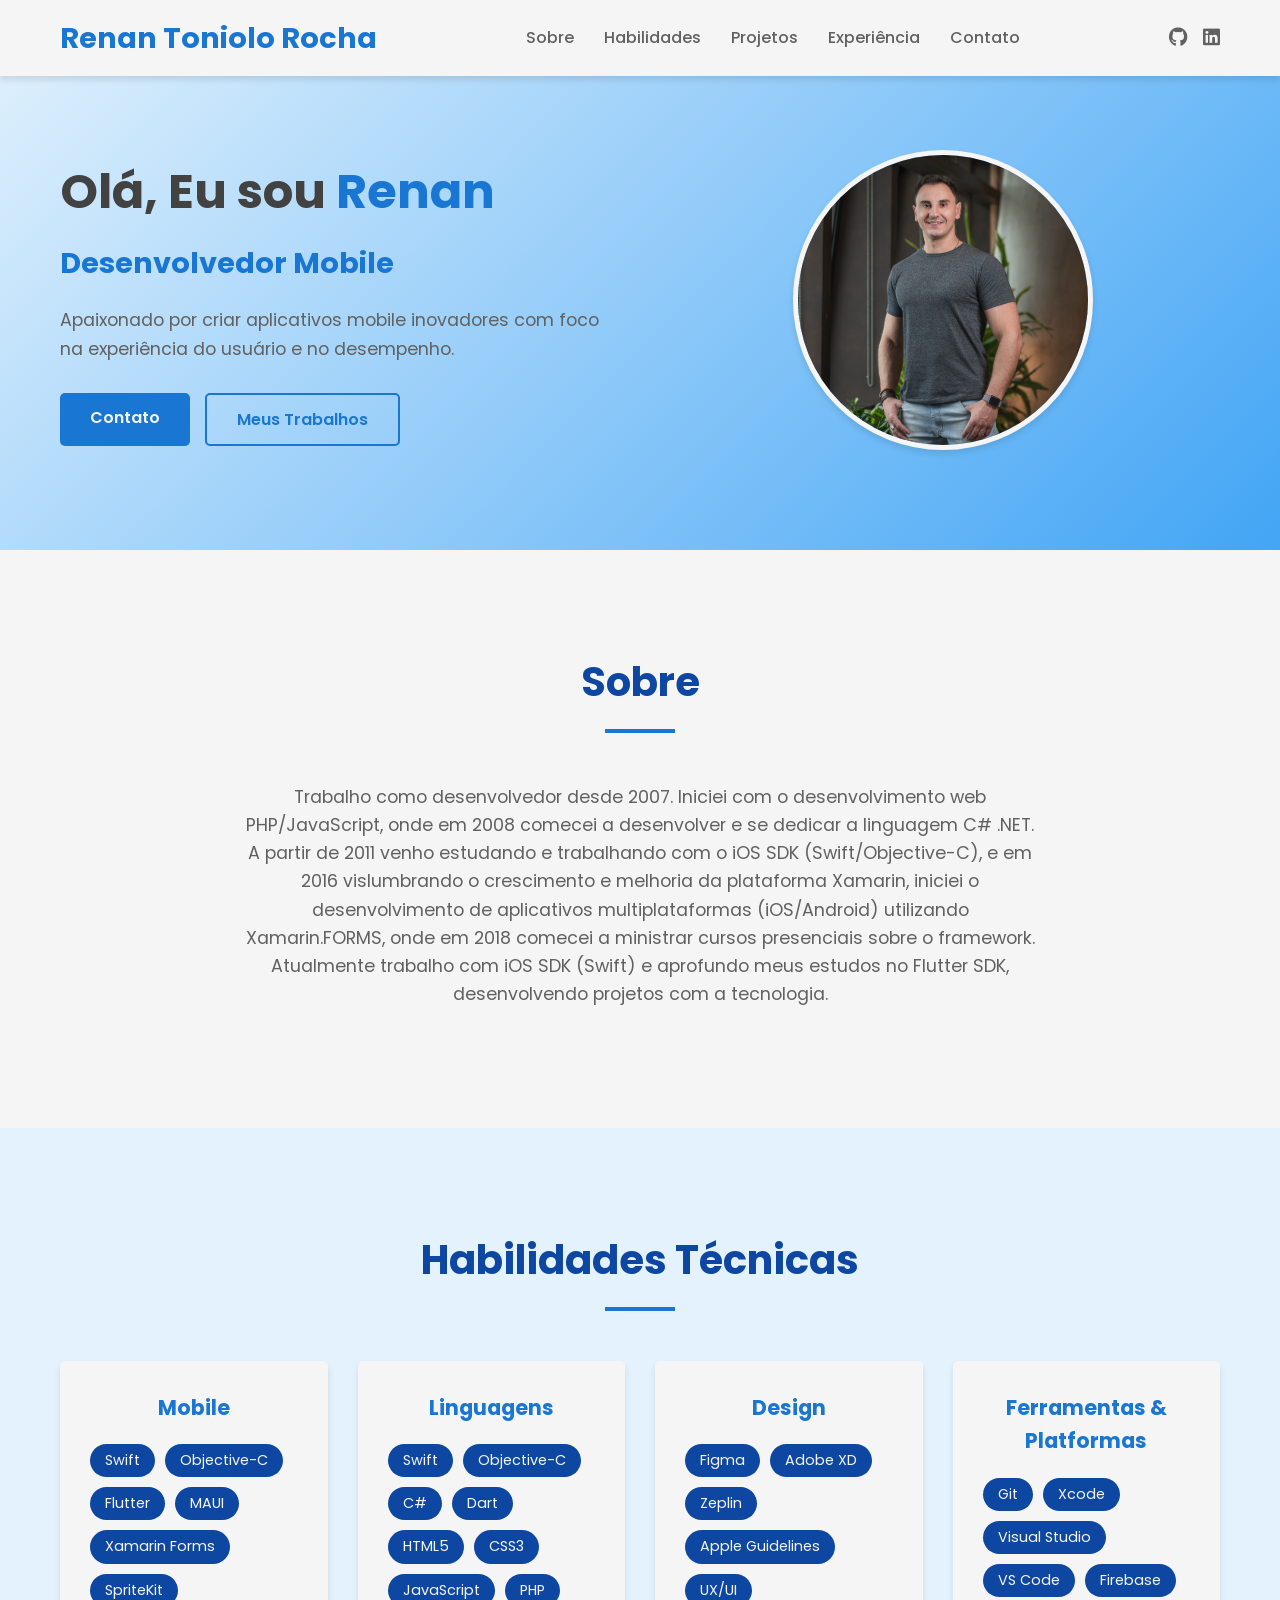
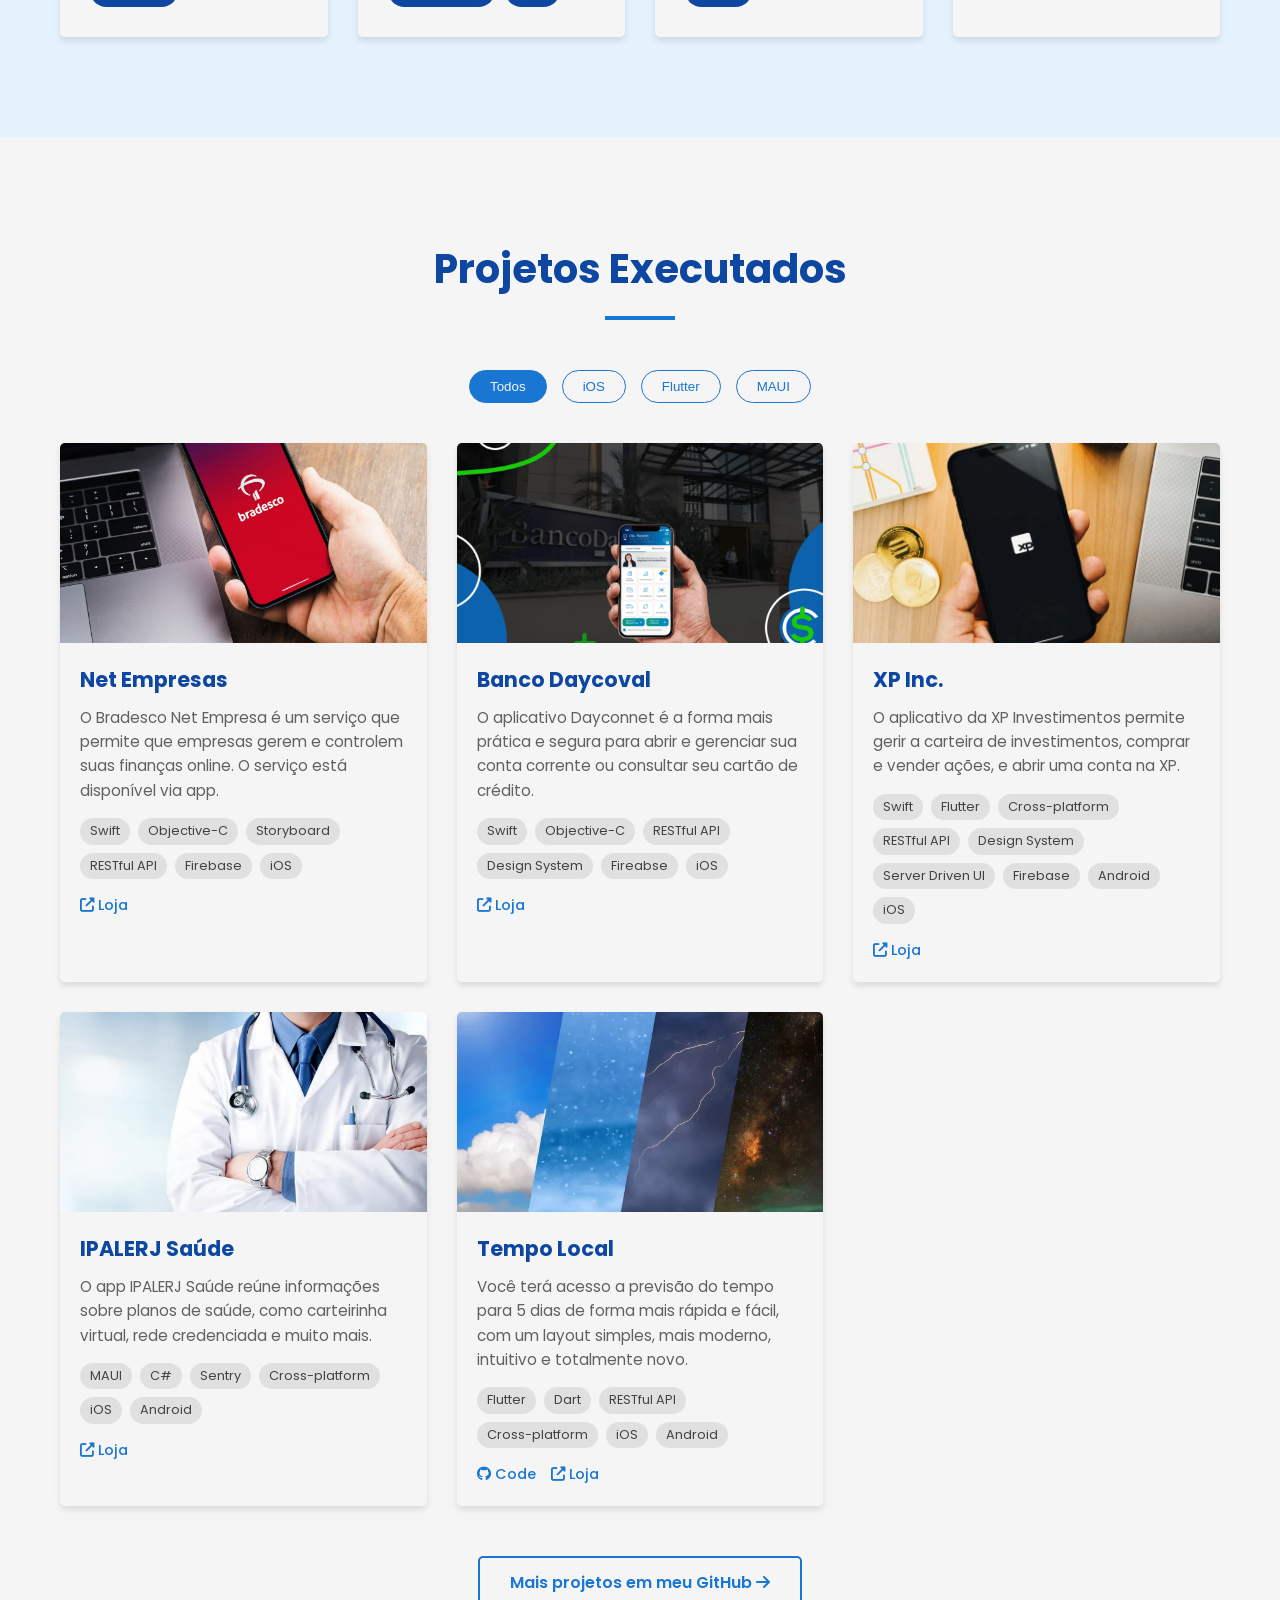
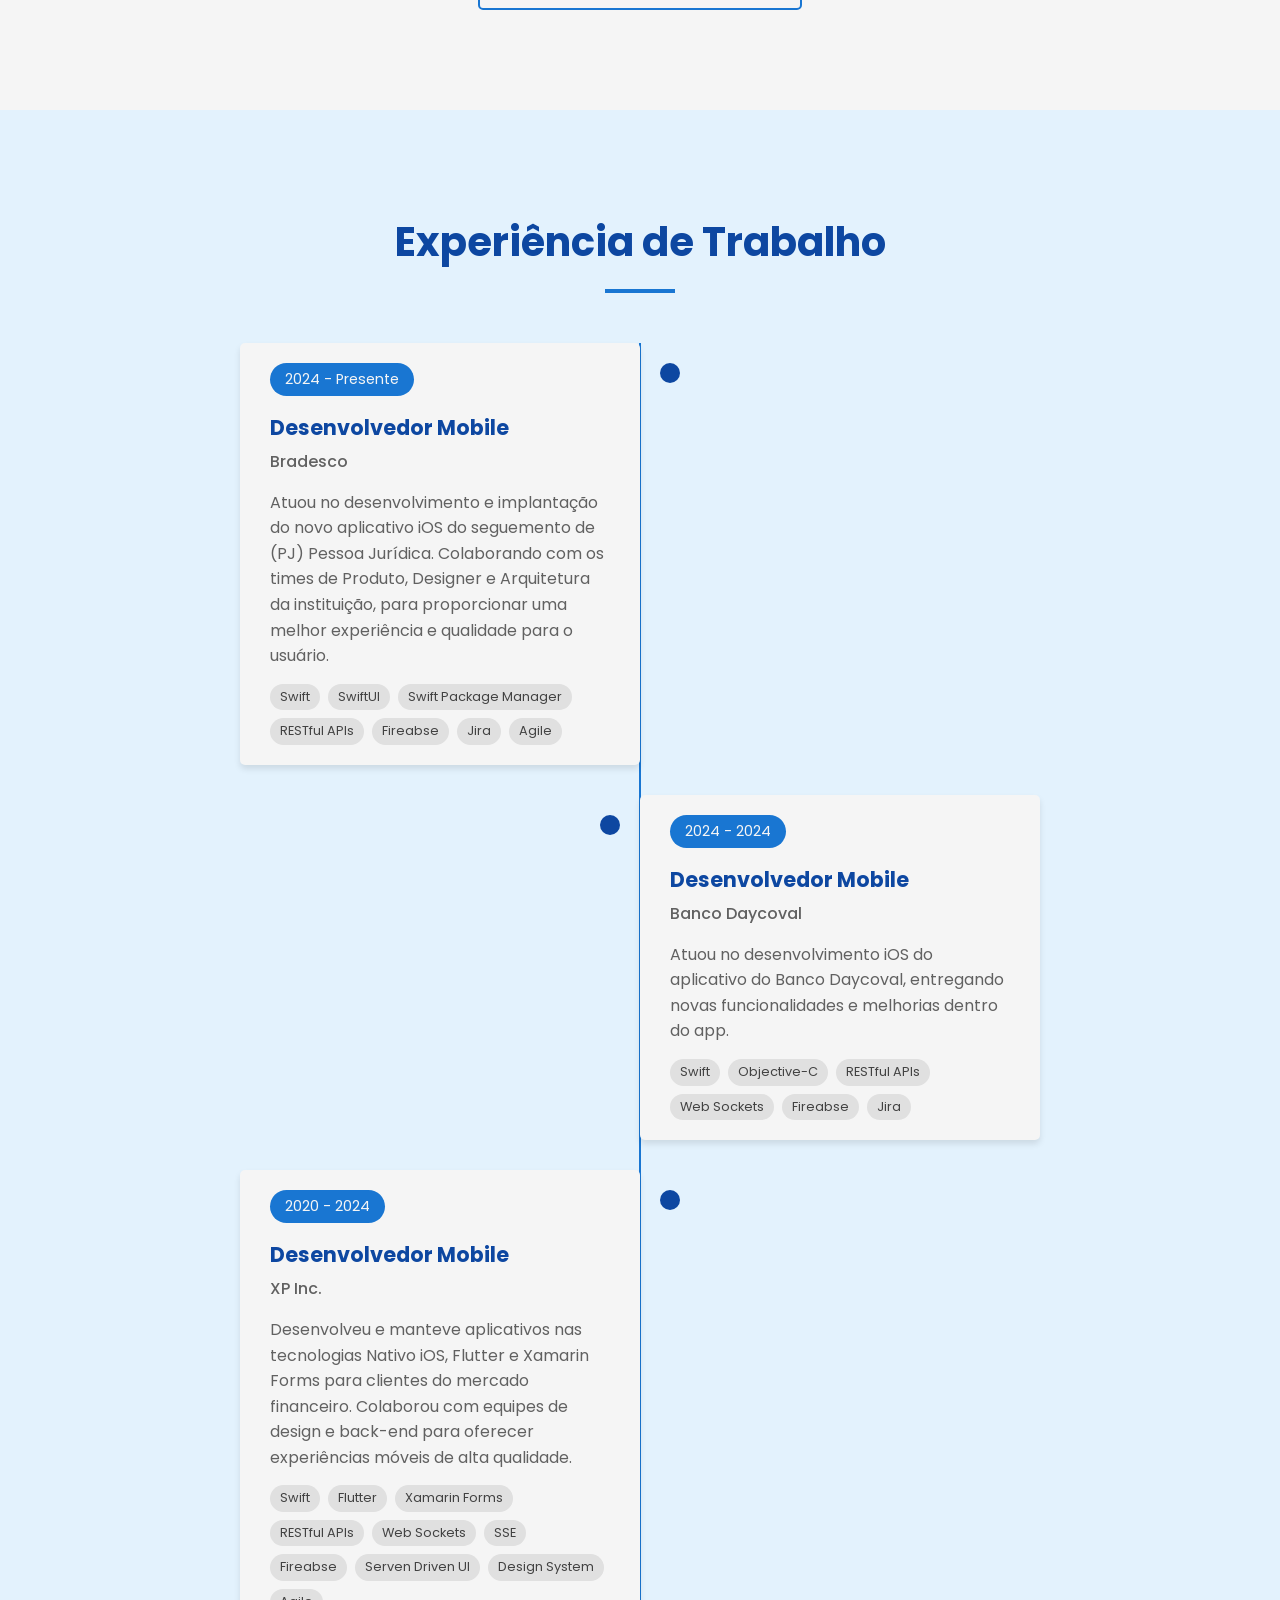
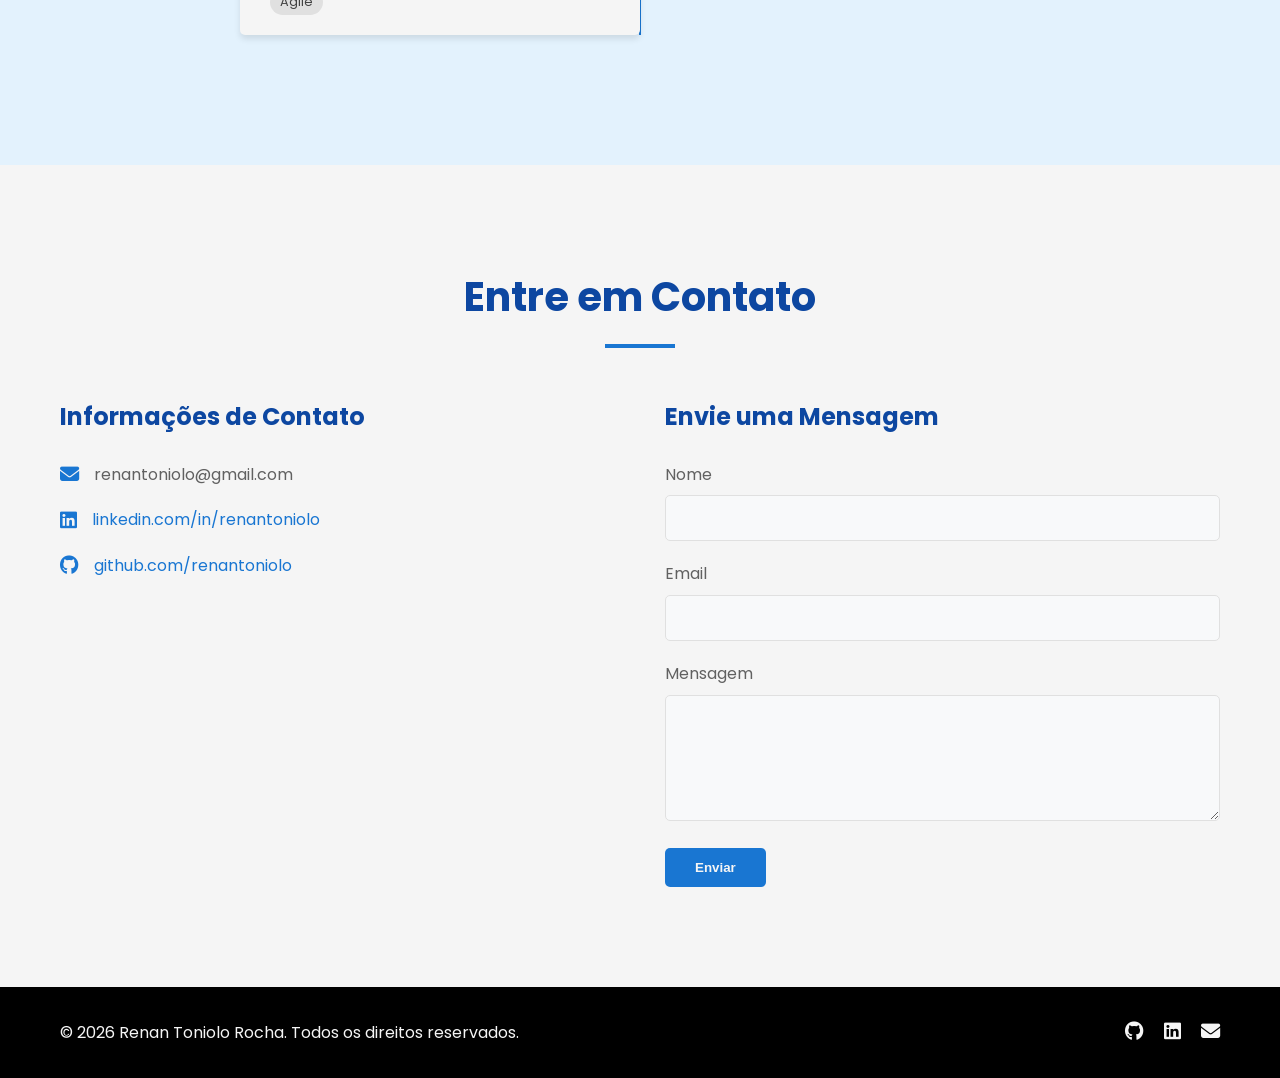
==== index.html @ f1240e16 "adjust portfólio" ====
<!DOCTYPE html>
<html lang="en">
<head>
    <meta charset="UTF-8">
    <meta name="viewport" content="width=device-width, initial-scale=1.0">
    <meta property="description" content="Desenvolvedor Mobile, formado e pós graduado pela Universidade Federal do Parana - UFPR e apaixonado por Musculação e Fisioculturismo." >
    <meta property="keywords" content="Swift, Flutter, Xamarin, .NET MAUI, SDK Flutter, Microsoft MAUI, SDK iOS, UIkit, Mobile C# .Net, Dart, Desenvolvedor Mobile Flutter, Desenvolvedor Mobile C#, Desenvolvedor Swift, Desenvolvedor iOS, Mobile iOS Android, Desenvolvedor Mobile, MAUI Mobile, Flutter Mobile, Mobile Swift" >
    <meta name="author" content="Renan Toniolo Rocha">
    <title>Renan Toniolo Rocha | Mobile Developer</title>
    <link rel="stylesheet" href="styles.css">
    <link rel="stylesheet" href="https://cdnjs.cloudflare.com/ajax/libs/font-awesome/6.4.0/css/all.min.css">
    <link href="https://fonts.googleapis.com/css2?family=Poppins:wght@300;400;500;600;700&display=swap" rel="stylesheet">
</head>
<body>
    <!-- Header -->
    <header>
        <div class="container">
            <div class="logo">
                <h1>Renan Toniolo Rocha</h1>
            </div>
            <nav>
                <ul class="nav-links">
                    <li><a href="#about">Sobre</a></li>
                    <li><a href="#skills">Habilidades</a></li>
                    <li><a href="#projects">Projetos</a></li>
                    <li><a href="#experience">Experiência</a></li>
                    <li><a href="#contact">Contato</a></li>
                </ul>
            </nav>
            <div class="social-icons">
                <a href="https://github.com/renantoniolo" target="_blank"><i class="fab fa-github"></i></a>
                <a href="https://linkedin.com/in/renantoniolo" target="_blank"><i class="fab fa-linkedin"></i></a>
            </div>
            <div class="hamburger">
                <span></span>
                <span></span>
                <span></span>
            </div>
        </div>
    </header>

    <!-- Hero Section -->
    <section id="hero" class="hero">
        <div class="container">
            <div class="hero-content">
                <div class="hero-text">
                    <h1>Olá, Eu sou <span class="highlight">Renan</span></h1>
                    <h2>Desenvolvedor Mobile</h2>
                    <p>Apaixonado por criar aplicativos mobile inovadores com foco na experiência do usuário e no desempenho.</p>
                    <div class="hero-buttons">
                        <a href="#contact" class="btn btn-primary">Contato</a>
                        <a href="#projects" class="btn btn-secondary">Meus Trabalhos</a>
                    </div>
                </div>
                <div class="hero-image">
                    <div class="profile-image">
                        <img src="image/renan2024.png" alt="Renan Toniolo Rocha">
                    </div>
                </div>
            </div>
        </div>
    </section>

    <!-- About Section -->
    <section id="about" class="about">
        <div class="container">
            <div class="section-header">
                <h2>Sobre</h2>
                <div class="section-divider"></div>
            </div>
            <div class="about-content">
                <p>Trabalho como desenvolvedor desde 2007. Iniciei com o desenvolvimento web PHP/JavaScript, onde em 2008 comecei a desenvolver e se dedicar a linguagem C# .NET. A partir de 2011 venho estudando e trabalhando com o iOS SDK (Swift/Objective-C), e em 2016 vislumbrando o crescimento e melhoria da plataforma Xamarin, iniciei o desenvolvimento de aplicativos multiplataformas (iOS/Android) utilizando Xamarin.FORMS, onde em 2018 comecei a ministrar cursos presenciais sobre o framework. 
                    Atualmente trabalho com iOS SDK (Swift) e aprofundo meus estudos no Flutter SDK, desenvolvendo projetos com a tecnologia.</p>
            </div>
        </div>
    </section>

    <!-- Skills Section -->
    <section id="skills" class="skills">
        <div class="container">
            <div class="section-header">
                <h2>Habilidades Técnicas</h2>
                <div class="section-divider"></div>
            </div>
            <div class="skills-content">
                <div class="skill-category">
                    <h3>Mobile</h3>
                    <div class="skill-items">
                        <span class="skill-item">Swift</span>
                        <span class="skill-item">Objective-C</span>
                        <span class="skill-item">Flutter</span>
                        <span class="skill-item">MAUI</span>
                        <span class="skill-item">Xamarin Forms</span>
                        <span class="skill-item">SpriteKit</span>
                    </div>
                </div>
                <div class="skill-category">
                    <h3>Linguagens</h3>
                    <div class="skill-items">
                        <span class="skill-item">Swift</span>
                        <span class="skill-item">Objective-C</span>
                        <span class="skill-item">C#</span>
                        <span class="skill-item">Dart</span>
                        <span class="skill-item">HTML5</span>
                        <span class="skill-item">CSS3</span>
                        <span class="skill-item">JavaScript</span>
                        <span class="skill-item">PHP</span>
                    </div>
                </div>
                <div class="skill-category">
                    <h3>Design</h3>
                    <div class="skill-items">
                        <span class="skill-item">Figma</span>
                        <span class="skill-item">Adobe XD</span>
                        <span class="skill-item">Zeplin</span>
                        <span class="skill-item">Apple Guidelines</span>
                        <span class="skill-item">UX/UI</span>
                    </div>
                </div>
                <div class="skill-category">
                    <h3>Ferramentas & Platformas</h3>
                    <div class="skill-items">
                        <span class="skill-item">Git</span>
                        <span class="skill-item">Xcode</span>
                        <span class="skill-item">Visual Studio</span>
                        <span class="skill-item">VS Code</span>
                        <span class="skill-item">Firebase</span>
                    </div>
                </div>
            </div>
        </div>
    </section>

    <!-- Projects Section -->
    <section id="projects" class="projects">
        <div class="container">
            <div class="section-header">
                <h2>Projetos Executados</h2>
                <div class="section-divider"></div>
            </div>
            <div class="projects-filter">
                <button class="filter-btn active" data-filter="all">Todos</button>
                <button class="filter-btn" data-filter="ios">iOS</button>
                <button class="filter-btn" data-filter="flutter">Flutter</button>
                <button class="filter-btn" data-filter="maui">MAUI</button>
            </div>
            <div class="projects-grid">
                <div class="project-card" data-category="ios">
                    <div class="project-image">
                        <img src="image/bradesco.jpg" alt="Bradesco">
                    </div>
                    <div class="project-info">
                        <h3>Net Empresas</h3>
                        <p>O Bradesco Net Empresa é um serviço que permite que empresas gerem e controlem suas finanças online. O serviço está disponível via app.</p>
                        <div class="project-tags">
                            <span>Swift</span>
                            <span>Objective-C</span>
                            <span>Storyboard</span>
                            <span>RESTful API</span>
                            <span>Firebase</span>
                            <span>iOS</span>
                        </div>
                        <div class="project-links">
                            <a href="https://apps.apple.com/br/app/bradesco-net-empresa/id462977200" class="project-link"><i class="fas fa-external-link-alt"></i> Loja</a>
                        </div>
                    </div>
                </div>
                <div class="project-card" data-category="ios">
                    <div class="project-image">
                        <img src="image/daycoval.png" alt="Banco Daycoval">
                    </div>
                    <div class="project-info">
                        <h3>Banco Daycoval</h3>
                        <p>O aplicativo Dayconnet é a forma mais prática e segura para abrir e gerenciar sua conta corrente ou consultar seu cartão de crédito.</p>
                        <div class="project-tags">
                            <span>Swift</span>
                            <span>Objective-C</span>
                            <span>RESTful API</span>
                            <span>Design System</span>
                            <span>Fireabse</span>
                            <span>iOS</span>
                        </div>
                        <div class="project-links">
                            <a href="https://apps.apple.com/br/app/daycoval/id1231632610" class="project-link"><i class="fas fa-external-link-alt"></i> Loja</a>
                        </div>
                    </div>
                </div>
                <div class="project-card" data-category="flutter">
                    <div class="project-image">
                        <img src="image/xp_inc.png" alt="XP Inc">
                    </div>
                    <div class="project-info">
                        <h3>XP Inc.</h3>
                        <p>O aplicativo da XP Investimentos permite gerir a carteira de investimentos, comprar e vender ações, e abrir uma conta na XP.</p>
                        <div class="project-tags">
                            <span>Swift</span>
                            <span>Flutter</span>
                            <span>Cross-platform</span>
                            <span>RESTful API</span>
                            <span>Design System</span>
                            <span>Server Driven UI</span>
                            <span>Firebase</span>
                            <span>Android</span>
                            <span>iOS</span>
                        </div>
                        <div class="project-links">
                            <a href="https://play.google.com/store/apps/details?id=br.com.xp.carteira" class="project-link"><i class="fas fa-external-link-alt"></i> Loja</a>
                        </div>
                    </div>
                </div>
                <div class="project-card" data-category="maui">
                    <div class="project-image">
                        <img src="image/ipalerj.png" alt="IPALERJ Saúde">
                    </div>
                    <div class="project-info">
                        <h3>IPALERJ Saúde</h3>
                        <p>O app IPALERJ Saúde reúne informações sobre planos de saúde, como carteirinha virtual, rede credenciada e muito mais.</p>
                        <div class="project-tags">
                            <span>MAUI</span>
                            <span>C#</span>
                            <span>Sentry</span>
                            <span>Cross-platform</span>
                            <span>iOS</span>
                            <span>Android</span>
                        </div>
                        <div class="project-links">
                            <a href="https://play.google.com/store/apps/details?id=br.com.winsizing.ipalerj_saude_app" class="project-link"><i class="fas fa-external-link-alt"></i> Loja</a>
                        </div>
                    </div>
                </div>
                <div class="project-card" data-category="flutter">
                    <div class="project-image">
                        <img src="image/tempo_local.png" alt="Tempo Local">
                    </div>
                    <div class="project-info">
                        <h3>Tempo Local</h3>
                        <p>Você terá acesso a previsão do tempo para 5 dias de forma mais rápida e fácil, com um layout simples, mais moderno, intuitivo e totalmente novo.</p>
                        <div class="project-tags">
                            <span>Flutter</span>
                            <span>Dart</span>
                            <span>RESTful API</span>
                            <span>Cross-platform</span>
                            <span>iOS</span>
                            <span>Android</span>
                        </div>
                        <div class="project-links">
                            <a href="https://github.com/renantoniolo/clima_tempo_app" class="project-link"><i class="fab fa-github"></i> Code</a>
                            <a href="#" class="project-link"><i class="fas fa-external-link-alt"></i> Loja</a>
                        </div>
                    </div>
                </div>
            </div>
            <div class="projects-more">
                <a href="https://github.com/renantoniolo" class="btn btn-secondary">Mais projetos em meu GitHub <i class="fas fa-arrow-right"></i></a>
            </div>
        </div>
    </section>

    <!-- Experience Section -->
    <section id="experience" class="experience">
        <div class="container">
            <div class="section-header">
                <h2>Experiência de Trabalho</h2>
                <div class="section-divider"></div>
            </div>
            <div class="timeline">
                <div class="timeline-item">
                    <div class="timeline-dot"></div>
                    <div class="timeline-date">2024 - Presente</div>
                    <div class="timeline-content">
                        <h3>Desenvolvedor Mobile</h3>
                        <h4>Bradesco</h4>
                        <p>Atuou no desenvolvimento e implantação do novo aplicativo iOS do seguemento de (PJ) Pessoa Jurídica. Colaborando com os times de Produto, Designer e Arquitetura da instituição, para proporcionar uma melhor experiência e qualidade para o usuário.</p>
                        <div class="timeline-tags">
                            <span>Swift</span>
                            <span>SwiftUI</span>
                            <span>Swift Package Manager</span>
                            <span>RESTful APIs</span>
                            <span>Fireabse</span>
                            <span>Jira</span>
                            <span>Agile</span>
                        </div>
                    </div>
                </div>
                <div class="timeline-item">
                    <div class="timeline-dot"></div>
                    <div class="timeline-date">2024 - 2024</div>
                    <div class="timeline-content">
                        <h3>Desenvolvedor Mobile</h3>
                        <h4>Banco Daycoval</h4>
                        <p>Atuou no desenvolvimento iOS do aplicativo do Banco Daycoval, entregando novas funcionalidades e melhorias dentro do app.</p>
                        <div class="timeline-tags">
                            <span>Swift</span>
                            <span>Objective-C</span>
                            <span>RESTful APIs</span>
                            <span>Web Sockets</span>
                            <span>Fireabse</span>
                            <span>Jira</span>
                        </div>
                    </div>
                </div>
                <div class="timeline-item">
                    <div class="timeline-dot"></div>
                    <div class="timeline-date">2020 - 2024</div>
                    <div class="timeline-content">
                        <h3>Desenvolvedor Mobile</h3>
                        <h4>XP Inc.</h4>
                        <p>Desenvolveu e manteve aplicativos nas tecnologias Nativo iOS, Flutter e Xamarin Forms para clientes do mercado financeiro. Colaborou com equipes de design e back-end para oferecer experiências móveis de alta qualidade.</p>
                        <div class="timeline-tags">
                            <span>Swift</span>
                            <span>Flutter</span>
                            <span>Xamarin Forms</span>
                            <span>RESTful APIs</span>
                            <span>Web Sockets</span>
                            <span>SSE</span>
                            <span>Fireabse</span>
                            <span>Serven Driven UI</span>
                            <span>Design System</span>
                            <span>Agile</span>
                        </div>
                    </div>
                </div>
            </div>
        </div>
    </section>

    <!-- Contact Section -->
    <section id="contact" class="contact">
        <div class="container">
            <div class="section-header">
                <h2>Entre em Contato</h2>
                <div class="section-divider"></div>
            </div>
            <div class="contact-content">
                <div class="contact-info">
                    <h3>Informações de Contato</h3>
                    <div class="contact-item">
                        <i class="fas fa-envelope"></i>
                        <p>renantoniolo@gmail.com</p>
                    </div>
                    <div class="contact-item">
                        <i class="fab fa-linkedin"></i>
                        <p><a href="https://linkedin.com/in/renantoniolo" target="_blank">linkedin.com/in/renantoniolo</a></p>
                    </div>
                    <div class="contact-item">
                        <i class="fab fa-github"></i>
                        <p><a href="https://github.com/renantoniolo" target="_blank">github.com/renantoniolo</a></p>
                    </div>
                </div>
                <div class="contact-form">
                    <h3>Envie uma Mensagem</h3>
                    <form id="contactForm">
                        <div class="form-group">
                            <label for="name">Nome</label>
                            <input type="text" id="name" name="name" required>
                        </div>
                        <div class="form-group">
                            <label for="email">Email</label>
                            <input type="email" id="email" name="email" required>
                        </div>
                        <div class="form-group">
                            <label for="message">Mensagem</label>
                            <textarea id="message" name="message" rows="5" required></textarea>
                        </div>
                        <button type="submit" class="btn btn-primary">Enviar</button>
                    </form>
                </div>
            </div>
        </div>
    </section>

    <!-- Footer -->
    <footer>
        <div class="container">
            <div class="footer-content">
                <p>&copy; <span id="currentYear"></span> Renan Toniolo Rocha. Todos os direitos reservados.</p>
                <div class="footer-social">
                    <a href="https://github.com/renantoniolo" target="_blank"><i class="fab fa-github"></i></a>
                    <a href="https://linkedin.com/in/renantoniolo" target="_blank"><i class="fab fa-linkedin"></i></a>
                    <a href="mailto:renantoniolo@gmail.com"><i class="fas fa-envelope"></i></a>
                </div>
            </div>
        </div>
    </footer>

    <script src="script.js"></script>
</body>
</html>
---- styles.css ----
/* Base Styles */
:root {
  --primary-color: #1976d2; /* Main blue */
  --primary-light: #42a5f5;
  --primary-dark: #0d47a1;
  --primary-gradient: #64b5f6;
  --secondary-color: #616161; /* Medium gray */
  --secondary-light: #9e9e9e;
  --secondary-dark: #424242;
  --text-light: #f5f5f5;
  --text-dark: #212121;
  --background-light: #f8f9fa;
  --background-dark: #e0e0e0;
  --background-blue: #e3f2fd;
  --accent-color: #000000; /* Black for accents */
  --transition: all 0.3s ease;
  --shadow: 0 4px 6px rgba(0, 0, 0, 0.1);
  --border-radius: 5px;
}

* {
  margin: 0;
  padding: 0;
  box-sizing: border-box;
}

html {
  scroll-behavior: smooth;
}

body {
  font-family: "Poppins", sans-serif;
  line-height: 1.6;
  color: var(--text-dark);
  background-color: var(--background-light);
}

.container {
  width: 100%;
  max-width: 1200px;
  margin: 0 auto;
  padding: 0 20px;
}

a {
  text-decoration: none;
  color: inherit;
}

ul {
  list-style: none;
}

img {
  max-width: 100%;
  height: auto;
}

.section-header {
  text-align: center;
  margin-bottom: 50px;
}

.section-header h2 {
  font-size: 2.5rem;
  color: var(--primary-dark);
  margin-bottom: 15px;
}

.section-divider {
  height: 4px;
  width: 70px;
  background-color: var(--primary-color);
  margin: 0 auto;
}

.btn {
  display: inline-block;
  padding: 12px 30px;
  border-radius: var(--border-radius);
  font-weight: 600;
  text-align: center;
  cursor: pointer;
  transition: var(--transition);
  border: none;
}

.btn-primary {
  background-color: var(--primary-color);
  color: var(--text-light);
}

.btn-primary:hover {
  background-color: var(--primary-dark);
}

.btn-secondary {
  background-color: transparent;
  color: var(--primary-color);
  border: 2px solid var(--primary-color);
}

.btn-secondary:hover {
  background-color: var(--primary-color);
  color: var(--text-light);
}

.highlight {
  color: var(--primary-color);
}

/* Header Styles */
header {
  position: fixed;
  top: 0;
  left: 0;
  width: 100%;
  background-color: var(--text-light);
  box-shadow: var(--shadow);
  z-index: 1000;
  padding: 15px 0;
  transition: var(--transition);
}

header.scrolled {
  padding: 10px 0;
  background-color: rgba(255, 255, 255, 0.95);
}

header .container {
  display: flex;
  justify-content: space-between;
  align-items: center;
}

.logo h1 {
  font-size: 1.8rem;
  color: var(--primary-color);
  font-weight: 700;
}

.nav-links {
  display: flex;
  gap: 30px;
}

.nav-links a {
  color: var(--secondary-color);
  font-weight: 500;
  transition: var(--transition);
}

.nav-links a:hover {
  color: var(--primary-color);
}

.social-icons {
  display: flex;
  gap: 15px;
}

.social-icons a {
  color: var(--secondary-color);
  font-size: 1.2rem;
  transition: var(--transition);
}

.social-icons a:hover {
  color: var(--primary-color);
}

.hamburger {
  display: none;
  flex-direction: column;
  cursor: pointer;
}

.hamburger span {
  display: block;
  width: 25px;
  height: 3px;
  background-color: var(--secondary-color);
  margin: 3px 0;
  transition: var(--transition);
}

/* Hero Section */
.hero {
  padding: 150px 0 100px;
  background: linear-gradient(135deg, var(--background-blue) 0%, var(--primary-light) 100%);
}

.hero-content {
  display: flex;
  align-items: center;
  justify-content: space-between;
  gap: 50px;
}

.hero-text {
  flex: 1;
}

.hero-text h1 {
  font-size: 3rem;
  margin-bottom: 10px;
  color: var(--secondary-dark);
}

.hero-text h2 {
  font-size: 1.8rem;
  color: var(--primary-color);
  margin-bottom: 20px;
}

.hero-text p {
  font-size: 1.1rem;
  color: var(--secondary-color);
  margin-bottom: 30px;
  max-width: 600px;
}

.hero-buttons {
  display: flex;
  gap: 15px;
}

.hero-image {
  flex: 1;
  display: flex;
  justify-content: center;
  align-items: center;
}

.profile-image {
  width: 300px;
  height: 300px;
  border-radius: 50%;
  overflow: hidden;
  border: 5px solid var(--text-light);
  box-shadow: var(--shadow);
}

.profile-image img {
  width: 100%;
  height: 100%;
  object-fit: cover;
}

/* About Section */
.about {
  padding: 100px 0;
  background-color: var(--text-light);
}

.about-content {
  max-width: 800px;
  margin: 0 auto;
  text-align: center;
}

.about-content p {
  font-size: 1.1rem;
  color: var(--secondary-color);
  margin-bottom: 20px;
}

/* Skills Section */
.skills {
  padding: 100px 0;
  background-color: var(--background-blue);
}

.skills-content {
  display: grid;
  grid-template-columns: repeat(auto-fit, minmax(250px, 1fr));
  gap: 30px;
}

.skill-category {
  background-color: var(--text-light);
  padding: 30px;
  border-radius: var(--border-radius);
  box-shadow: var(--shadow);
  transition: var(--transition);
}

.skill-category:hover {
  transform: translateY(-5px);
}

.skill-category h3 {
  color: var(--primary-color);
  margin-bottom: 20px;
  font-size: 1.3rem;
  text-align: center;
}

.skill-items {
  display: flex;
  flex-wrap: wrap;
  gap: 10px;
}

.skill-item {
  background-color: var(--primary-dark);
  color: var(--text-light);
  padding: 5px 15px;
  border-radius: 20px;
  font-size: 0.9rem;
}

/* Projects Section */
.projects {
  padding: 100px 0;
  background-color: var(--text-light);
}

.projects-filter {
  display: flex;
  justify-content: center;
  flex-wrap: wrap;
  gap: 15px;
  margin-bottom: 40px;
}

.filter-btn {
  background-color: transparent;
  border: 1px solid var(--primary-color);
  color: var(--primary-color);
  padding: 8px 20px;
  border-radius: 20px;
  cursor: pointer;
  transition: var(--transition);
}

.filter-btn:hover,
.filter-btn.active {
  background-color: var(--primary-color);
  color: var(--text-light);
}

.projects-grid {
  display: grid;
  grid-template-columns: repeat(auto-fill, minmax(300px, 1fr));
  gap: 30px;
  margin-bottom: 50px;
}

.project-card {
  background-color: var(--text-light);
  border-radius: var(--border-radius);
  overflow: hidden;
  box-shadow: var(--shadow);
  transition: var(--transition);
}

.project-card:hover {
  transform: translateY(-10px);
  box-shadow: 0 10px 20px rgba(25, 118, 210, 0.2);
}

.project-image {
  height: 200px;
  overflow: hidden;
}

.project-image img {
  width: 100%;
  height: 100%;
  object-fit: cover;
  transition: var(--transition);
}

.project-card:hover .project-image img {
  transform: scale(1.1);
}

.project-info {
  padding: 20px;
}

.project-info h3 {
  color: var(--primary-dark);
  margin-bottom: 10px;
  font-size: 1.3rem;
}

.project-info p {
  color: var(--secondary-color);
  margin-bottom: 15px;
  font-size: 0.95rem;
}

.project-tags {
  display: flex;
  flex-wrap: wrap;
  gap: 8px;
  margin-bottom: 15px;
}

.project-tags span {
  background-color: var(--background-dark);
  color: var(--secondary-dark);
  padding: 3px 10px;
  border-radius: 15px;
  font-size: 0.8rem;
}

.project-links {
  display: flex;
  gap: 15px;
}

.project-link {
  color: var(--primary-color);
  font-size: 0.9rem;
  font-weight: 500;
  transition: var(--transition);
}

.project-link:hover {
  color: var(--primary-dark);
}

.projects-more {
  text-align: center;
}

/* Experience Section */
.experience {
  padding: 100px 0;
  background-color: var(--background-blue);
}

.timeline {
  position: relative;
  max-width: 800px;
  margin: 0 auto;
}

.timeline::before {
  content: "";
  position: absolute;
  width: 2px;
  background-color: var(--primary-color);
  top: 0;
  bottom: 0;
  left: 50%;
  transform: translateX(-50%);
}

.timeline-item {
  padding: 20px 30px;
  position: relative;
  width: 50%;
  background-color: var(--text-light);
  border-radius: var(--border-radius);
  box-shadow: var(--shadow);
  margin-bottom: 30px;
}

.timeline-item:nth-child(odd) {
  left: 0;
}

.timeline-item:nth-child(even) {
  left: 50%;
}

.timeline-dot {
  position: absolute;
  width: 20px;
  height: 20px;
  background-color: var(--primary-dark);
  border-radius: 50%;
  top: 20px;
}

.timeline-item:nth-child(odd) .timeline-dot {
  right: -40px;
}

.timeline-item:nth-child(even) .timeline-dot {
  left: -40px;
}

.timeline-date {
  display: inline-block;
  color: var(--text-light);
  background-color: var(--primary-color);
  padding: 5px 15px;
  border-radius: 20px;
  font-size: 0.9rem;
  margin-bottom: 15px;
}

.timeline-content h3 {
  color: var(--primary-dark);
  margin-bottom: 5px;
  font-size: 1.3rem;
}

.timeline-content h4 {
  color: var(--secondary-color);
  margin-bottom: 15px;
  font-size: 1rem;
  font-weight: 500;
}

.timeline-content p {
  color: var(--secondary-color);
  margin-bottom: 15px;
}

.timeline-tags {
  display: flex;
  flex-wrap: wrap;
  gap: 8px;
}

.timeline-tags span {
  background-color: var(--background-dark);
  color: var(--secondary-dark);
  padding: 3px 10px;
  border-radius: 15px;
  font-size: 0.8rem;
}

/* Contact Section */
.contact {
  padding: 100px 0;
  background-color: var(--text-light);
}

.contact-content {
  display: grid;
  grid-template-columns: repeat(auto-fit, minmax(300px, 1fr));
  gap: 50px;
}

.contact-info h3,
.contact-form h3 {
  color: var(--primary-dark);
  margin-bottom: 25px;
  font-size: 1.5rem;
}

.contact-item {
  display: flex;
  align-items: center;
  margin-bottom: 20px;
}

.contact-item i {
  color: var(--primary-color);
  font-size: 1.2rem;
  margin-right: 15px;
}

.contact-item p {
  color: var(--secondary-color);
}

.contact-item a {
  color: var(--primary-color);
  transition: var(--transition);
}

.contact-item a:hover {
  color: var(--primary-dark);
}

.form-group {
  margin-bottom: 20px;
}

.form-group label {
  display: block;
  margin-bottom: 8px;
  color: var(--secondary-color);
}

.form-group input,
.form-group textarea {
  width: 100%;
  padding: 12px;
  border: 1px solid var(--background-dark);
  border-radius: var(--border-radius);
  background-color: var(--background-light);
  font-family: inherit;
  transition: var(--transition);
}

.form-group input:focus,
.form-group textarea:focus {
  outline: none;
  border-color: var(--primary-color);
}

/* Footer */
footer {
  background-color: var(--accent-color);
  color: var(--text-light);
  padding: 30px 0;
}

.footer-content {
  display: flex;
  justify-content: space-between;
  align-items: center;
}

.footer-social {
  display: flex;
  gap: 20px;
}

.footer-social a {
  color: var(--text-light);
  font-size: 1.2rem;
  transition: var(--transition);
}

.footer-social a:hover {
  color: var(--primary-color);
}

/* Responsive Styles */
@media (max-width: 992px) {
  .hero-content {
    flex-direction: column-reverse;
    text-align: center;
  }

  .hero-text p {
    margin: 0 auto 30px;
  }

  .hero-buttons {
    justify-content: center;
  }

  .timeline::before {
    left: 30px;
  }

  .timeline-item {
    width: 100%;
    padding-left: 70px;
  }

  .timeline-item:nth-child(odd),
  .timeline-item:nth-child(even) {
    left: 0;
  }

  .timeline-item:nth-child(odd) .timeline-dot,
  .timeline-item:nth-child(even) .timeline-dot {
    left: 20px;
  }
}

@media (max-width: 768px) {
  .nav-links,
  .social-icons {
    display: none;
  }

  .hamburger {
    display: flex;
  }

  .nav-links.active {
    display: flex;
    flex-direction: column;
    position: absolute;
    top: 70px;
    left: 0;
    width: 100%;
    background-color: var(--text-light);
    padding: 20px;
    box-shadow: 0 10px 15px rgba(0, 0, 0, 0.1);
    z-index: 1000;
  }

  .section-header h2 {
    font-size: 2rem;
  }

  .hero-text h1 {
    font-size: 2.5rem;
  }

  .hero-text h2 {
    font-size: 1.5rem;
  }

  .profile-image {
    width: 250px;
    height: 250px;
  }
}

@media (max-width: 576px) {
  .hero-text h1 {
    font-size: 2rem;
  }

  .profile-image {
    width: 200px;
    height: 200px;
  }

  .btn {
    padding: 10px 20px;
  }

  .projects-filter {
    flex-direction: column;
    align-items: center;
  }

  .filter-btn {
    width: 100%;
    max-width: 200px;
  }
}
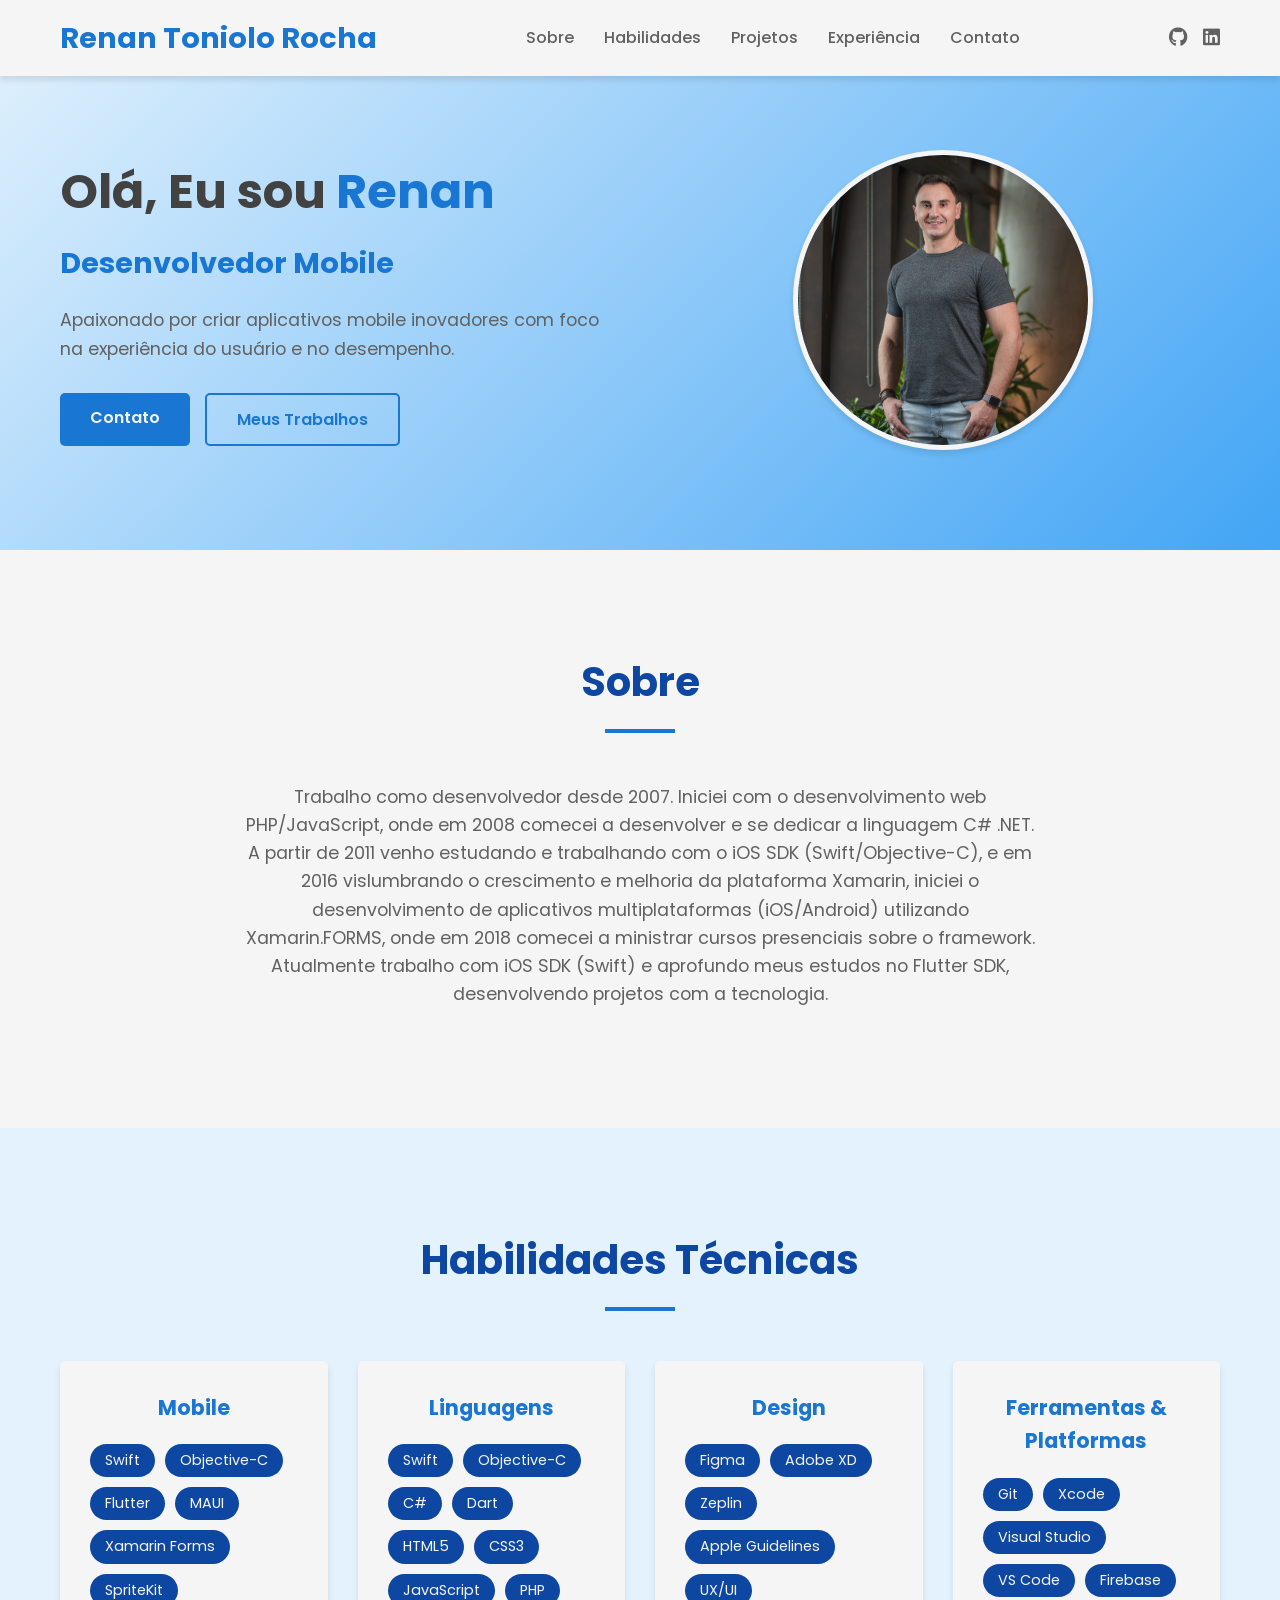
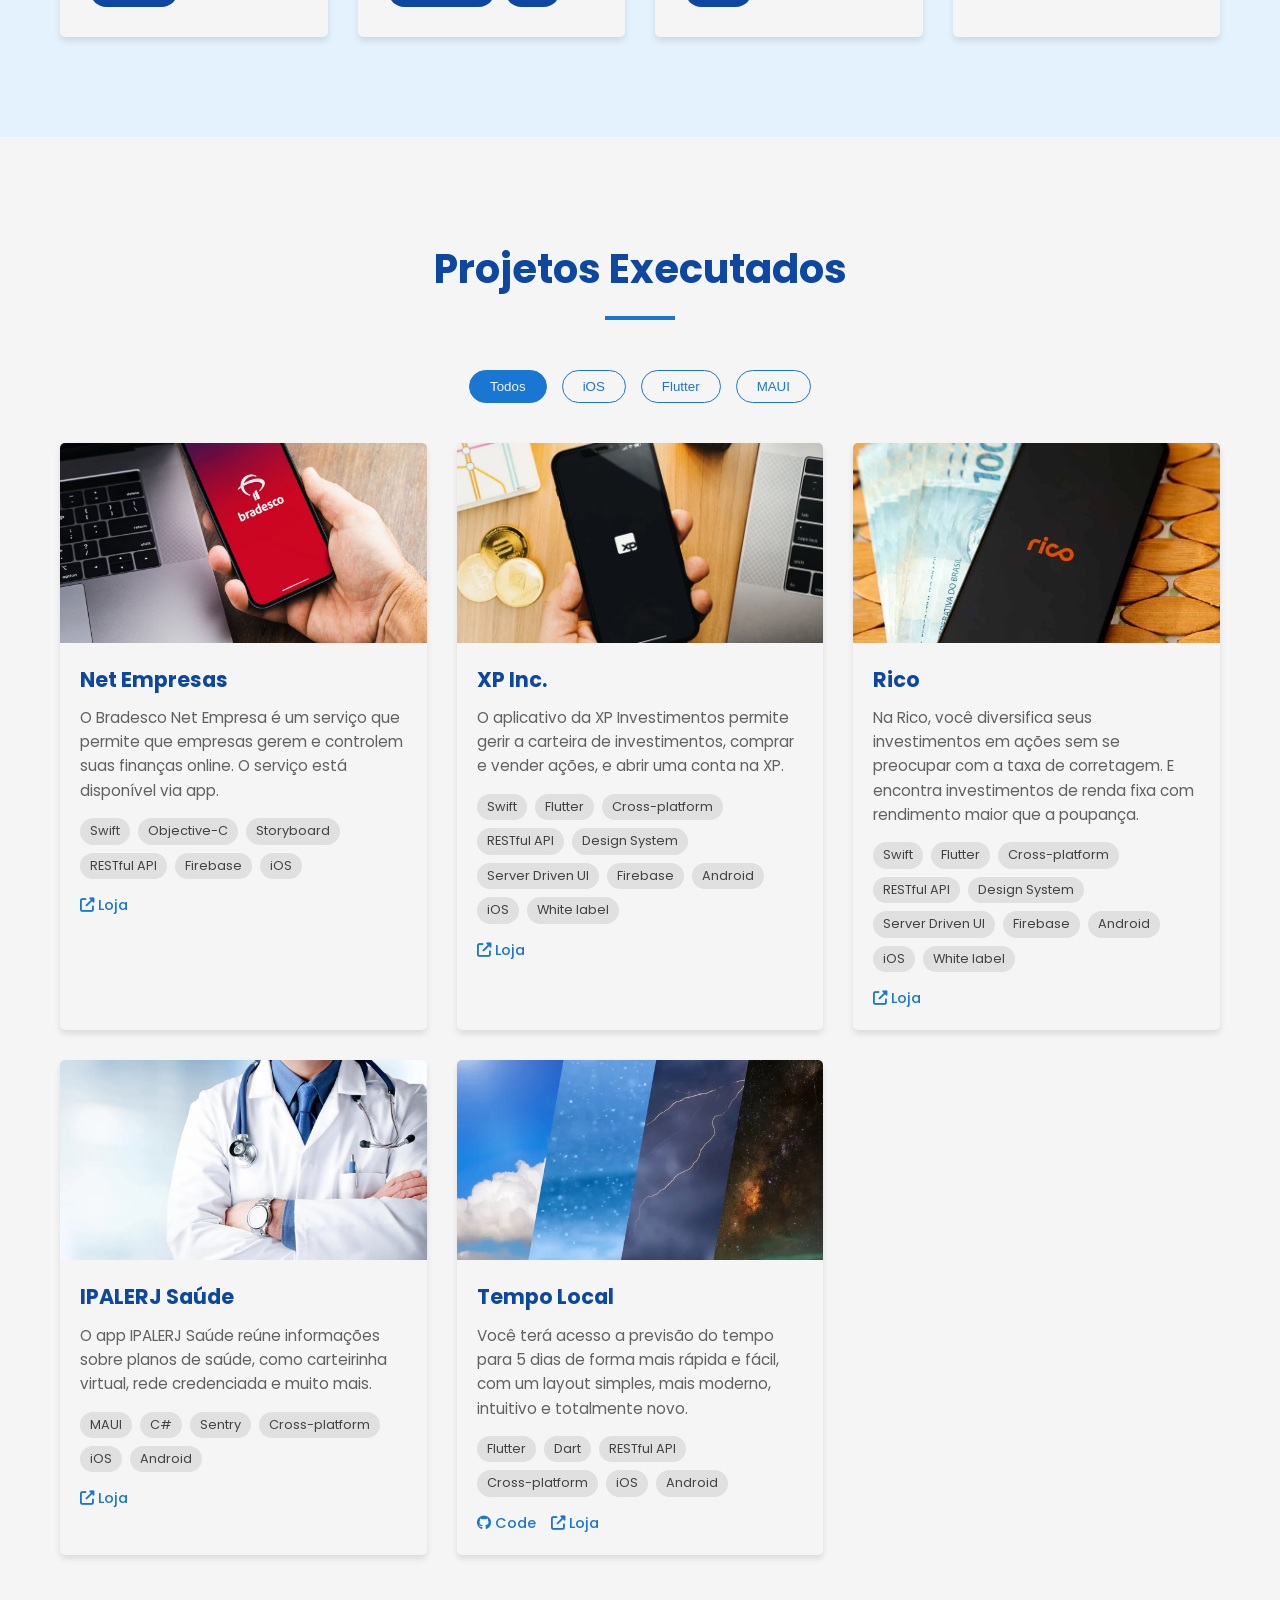
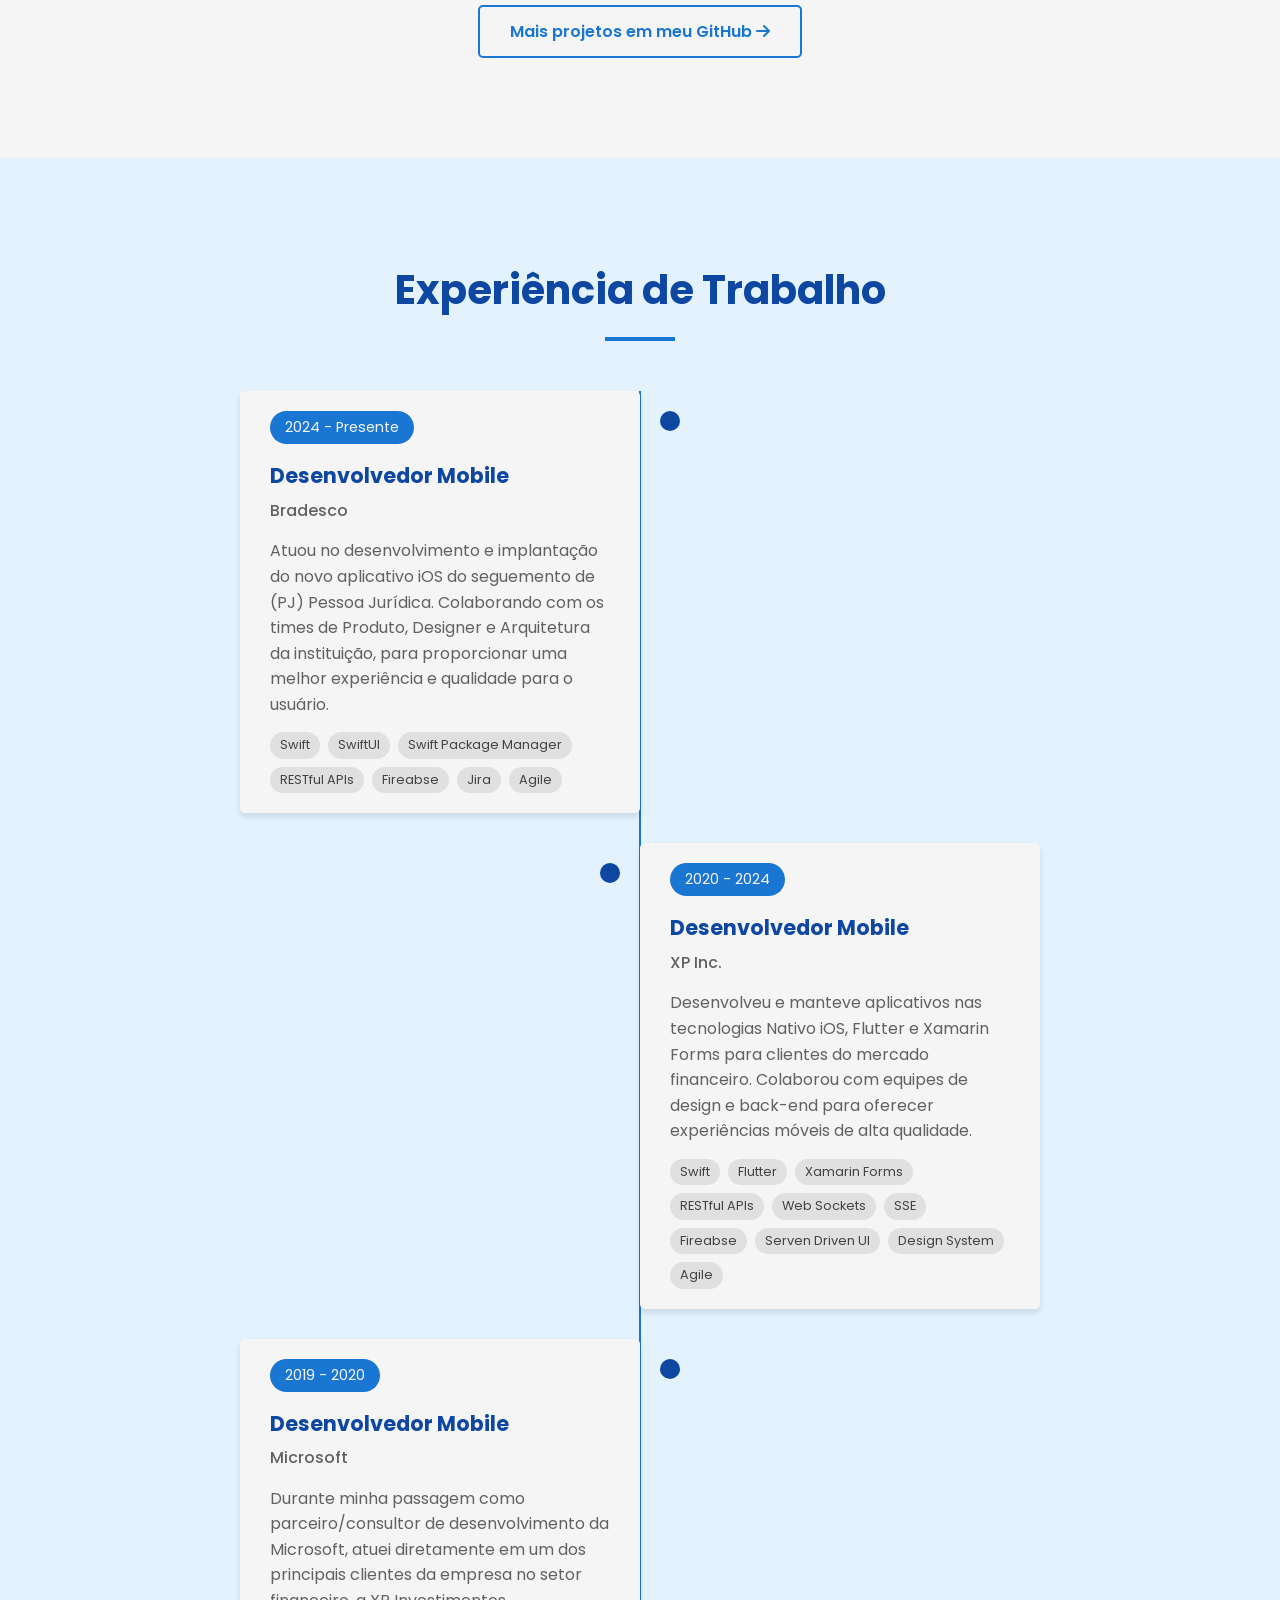
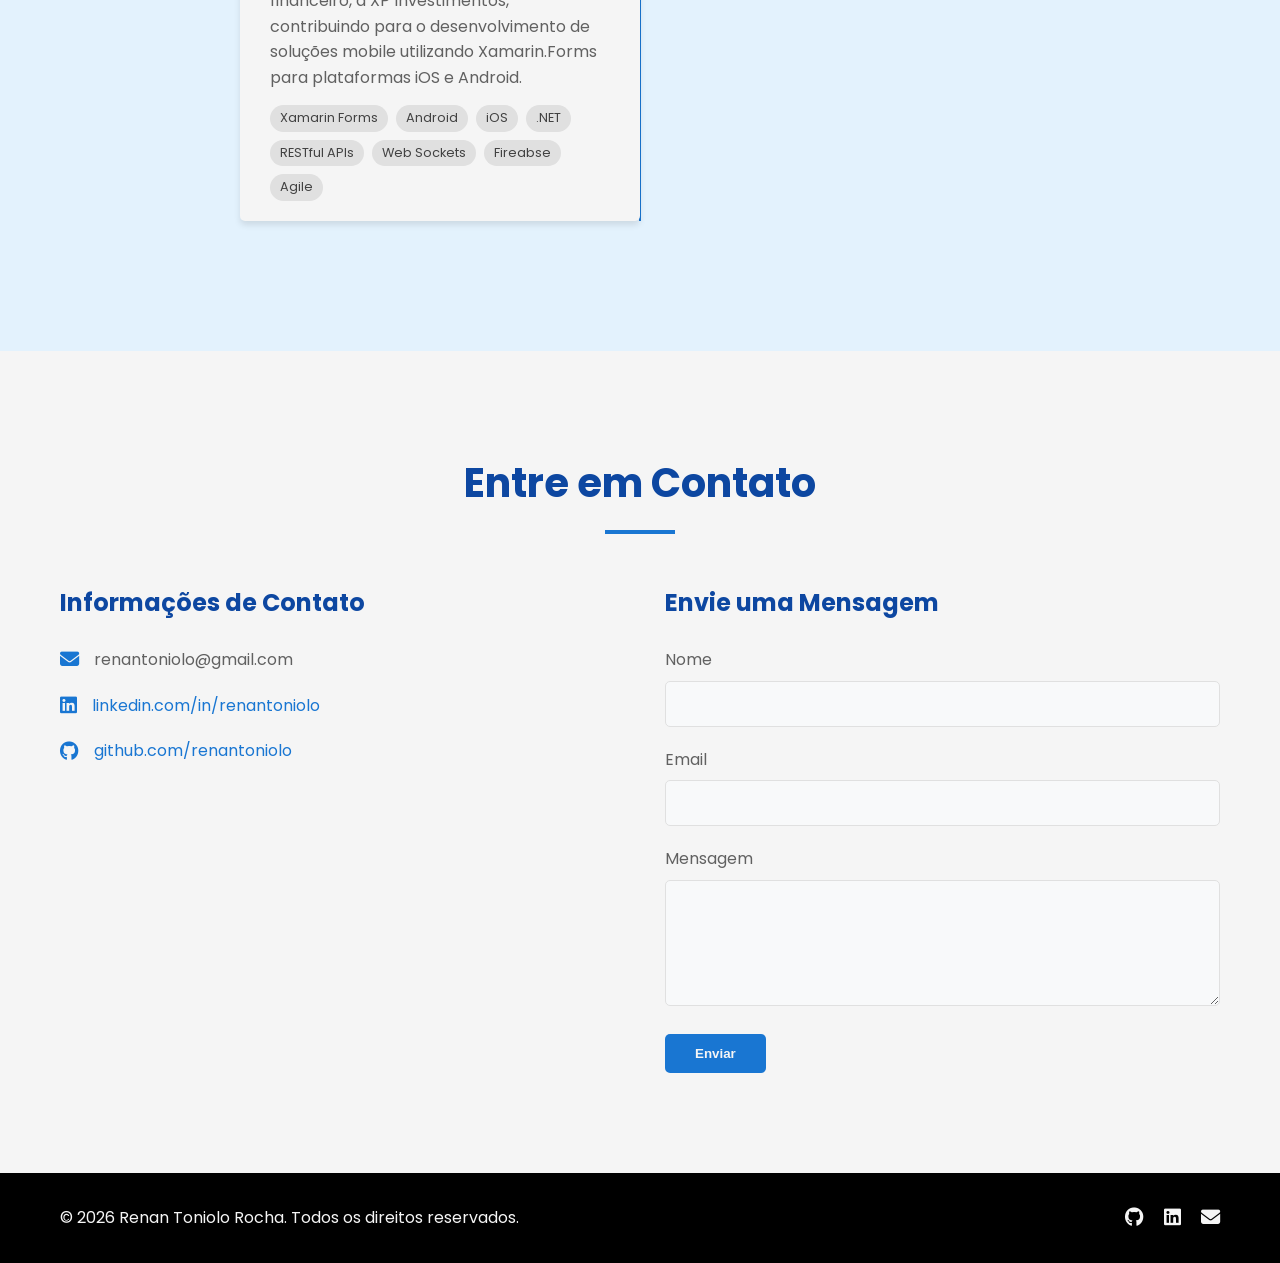
==== commit f1ac445a: "update perfil" ====
--- a/index.html
+++ b/index.html
@@ -29,7 +29,7 @@
             </nav>
             <div class="social-icons">
                 <a href="https://github.com/renantoniolo" target="_blank"><i class="fab fa-github"></i></a>
-                <a href="https://linkedin.com/in/renantoniolo" target="_blank"><i class="fab fa-linkedin"></i></a>
+                <a href="https://linkedin.com/in/renantoniolorocha" target="_blank"><i class="fab fa-linkedin"></i></a>
             </div>
             <div class="hamburger">
                 <span></span>
@@ -165,26 +165,6 @@
                         </div>
                     </div>
                 </div>
-                <div class="project-card" data-category="ios">
-                    <div class="project-image">
-                        <img src="image/daycoval.png" alt="Banco Daycoval">
-                    </div>
-                    <div class="project-info">
-                        <h3>Banco Daycoval</h3>
-                        <p>O aplicativo Dayconnet é a forma mais prática e segura para abrir e gerenciar sua conta corrente ou consultar seu cartão de crédito.</p>
-                        <div class="project-tags">
-                            <span>Swift</span>
-                            <span>Objective-C</span>
-                            <span>RESTful API</span>
-                            <span>Design System</span>
-                            <span>Fireabse</span>
-                            <span>iOS</span>
-                        </div>
-                        <div class="project-links">
-                            <a href="https://apps.apple.com/br/app/daycoval/id1231632610" class="project-link"><i class="fas fa-external-link-alt"></i> Loja</a>
-                        </div>
-                    </div>
-                </div>
                 <div class="project-card" data-category="flutter">
                     <div class="project-image">
                         <img src="image/xp_inc.png" alt="XP Inc">
@@ -202,9 +182,34 @@
                             <span>Firebase</span>
                             <span>Android</span>
                             <span>iOS</span>
+                            <span>White label</span>
                         </div>
                         <div class="project-links">
                             <a href="https://play.google.com/store/apps/details?id=br.com.xp.carteira" class="project-link"><i class="fas fa-external-link-alt"></i> Loja</a>
+                        </div>
+                    </div>
+                </div>
+                <div class="project-card" data-category="ios" data-category="flutter">
+                    <div class="project-image">
+                        <img src="image/rico.jpg" alt="Rico">
+                    </div>
+                    <div class="project-info">
+                        <h3>Rico</h3>
+                        <p>Na Rico, você diversifica seus investimentos em ações sem se preocupar com a taxa de corretagem. E encontra investimentos de renda fixa com rendimento maior que a poupança.</p>
+                        <div class="project-tags">
+                            <span>Swift</span>
+                            <span>Flutter</span>
+                            <span>Cross-platform</span>
+                            <span>RESTful API</span>
+                            <span>Design System</span>
+                            <span>Server Driven UI</span>
+                            <span>Firebase</span>
+                            <span>Android</span>
+                            <span>iOS</span>
+                            <span>White label</span>
+                        </div>
+                        <div class="project-links">
+                            <a href="https://apps.apple.com/br/app/rico-investir-%C3%A9-pra-voc%C3%AA/id1134089574" class="project-link"><i class="fas fa-external-link-alt"></i> Loja</a>
                         </div>
                     </div>
                 </div>
@@ -284,23 +289,6 @@
                 </div>
                 <div class="timeline-item">
                     <div class="timeline-dot"></div>
-                    <div class="timeline-date">2024 - 2024</div>
-                    <div class="timeline-content">
-                        <h3>Desenvolvedor Mobile</h3>
-                        <h4>Banco Daycoval</h4>
-                        <p>Atuou no desenvolvimento iOS do aplicativo do Banco Daycoval, entregando novas funcionalidades e melhorias dentro do app.</p>
-                        <div class="timeline-tags">
-                            <span>Swift</span>
-                            <span>Objective-C</span>
-                            <span>RESTful APIs</span>
-                            <span>Web Sockets</span>
-                            <span>Fireabse</span>
-                            <span>Jira</span>
-                        </div>
-                    </div>
-                </div>
-                <div class="timeline-item">
-                    <div class="timeline-dot"></div>
                     <div class="timeline-date">2020 - 2024</div>
                     <div class="timeline-content">
                         <h3>Desenvolvedor Mobile</h3>
@@ -320,6 +308,25 @@
                         </div>
                     </div>
                 </div>
+                <div class="timeline-item">
+                    <div class="timeline-dot"></div>
+                    <div class="timeline-date">2019 - 2020</div>
+                    <div class="timeline-content">
+                        <h3>Desenvolvedor Mobile</h3>
+                        <h4>Microsoft</h4>
+                        <p>Durante minha passagem como parceiro/consultor de desenvolvimento da Microsoft, atuei diretamente em um dos principais clientes da empresa no setor financeiro, a XP Investimentos, contribuindo para o desenvolvimento de soluções mobile utilizando Xamarin.Forms para plataformas iOS e Android.</p>
+                        <div class="timeline-tags">
+                            <span>Xamarin Forms</span>
+                            <span>Android</span>
+                            <span>iOS</span>
+                            <span>.NET</span>
+                            <span>RESTful APIs</span>
+                            <span>Web Sockets</span>
+                            <span>Fireabse</span>
+                            <span>Agile</span>
+                        </div>
+                    </div>
+                </div>
             </div>
         </div>
     </section>
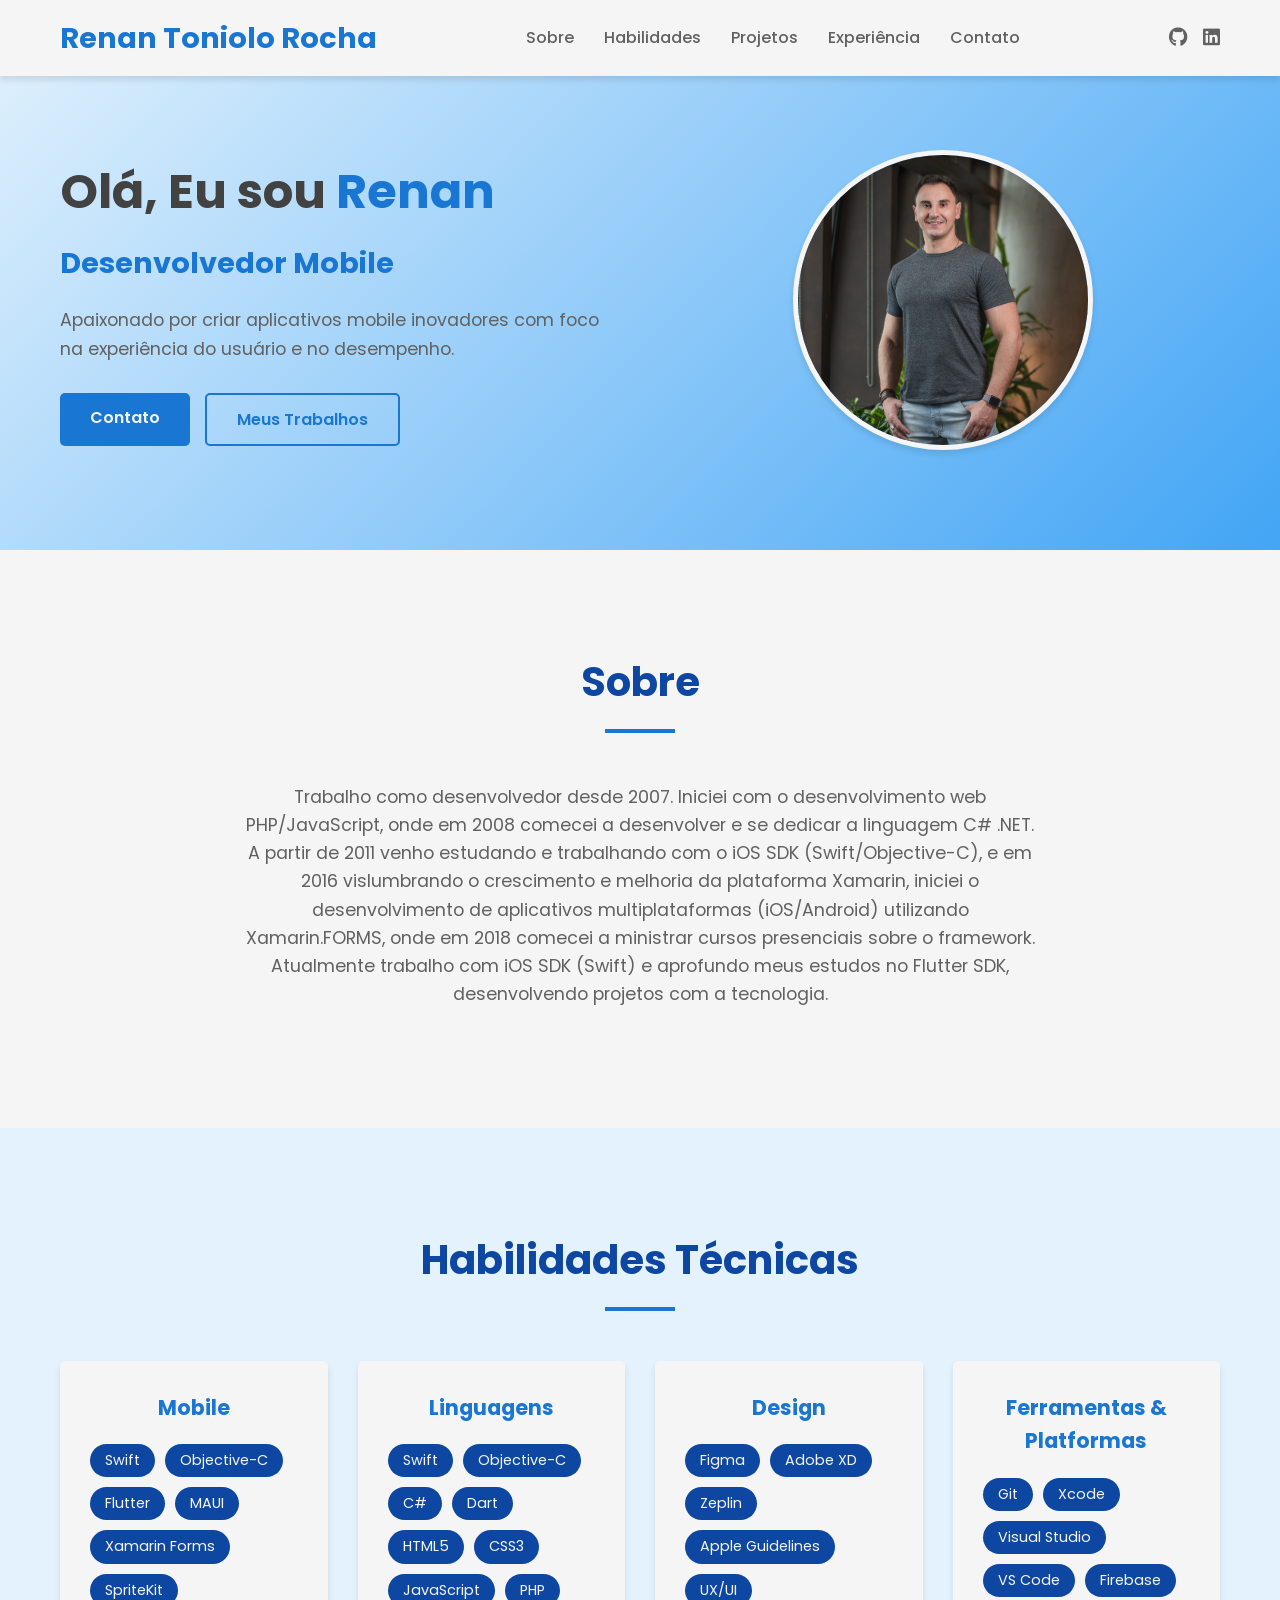
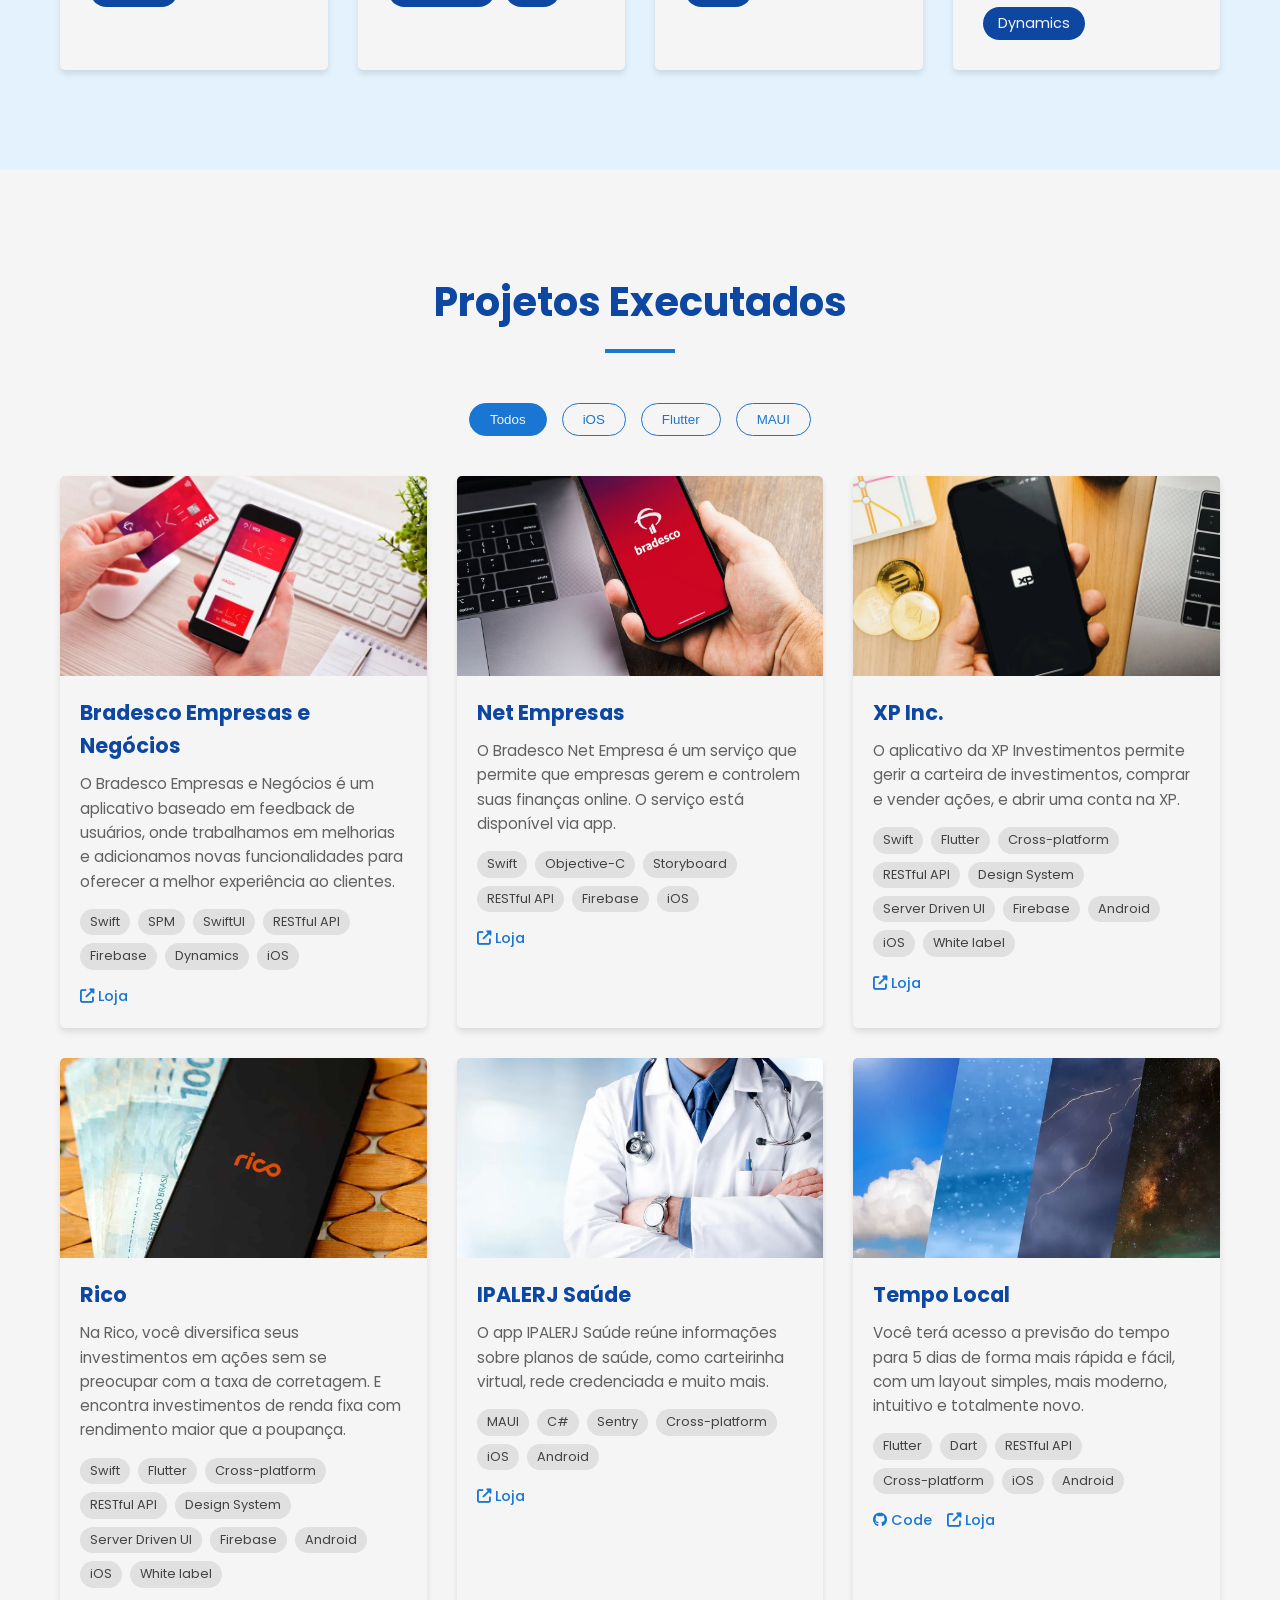
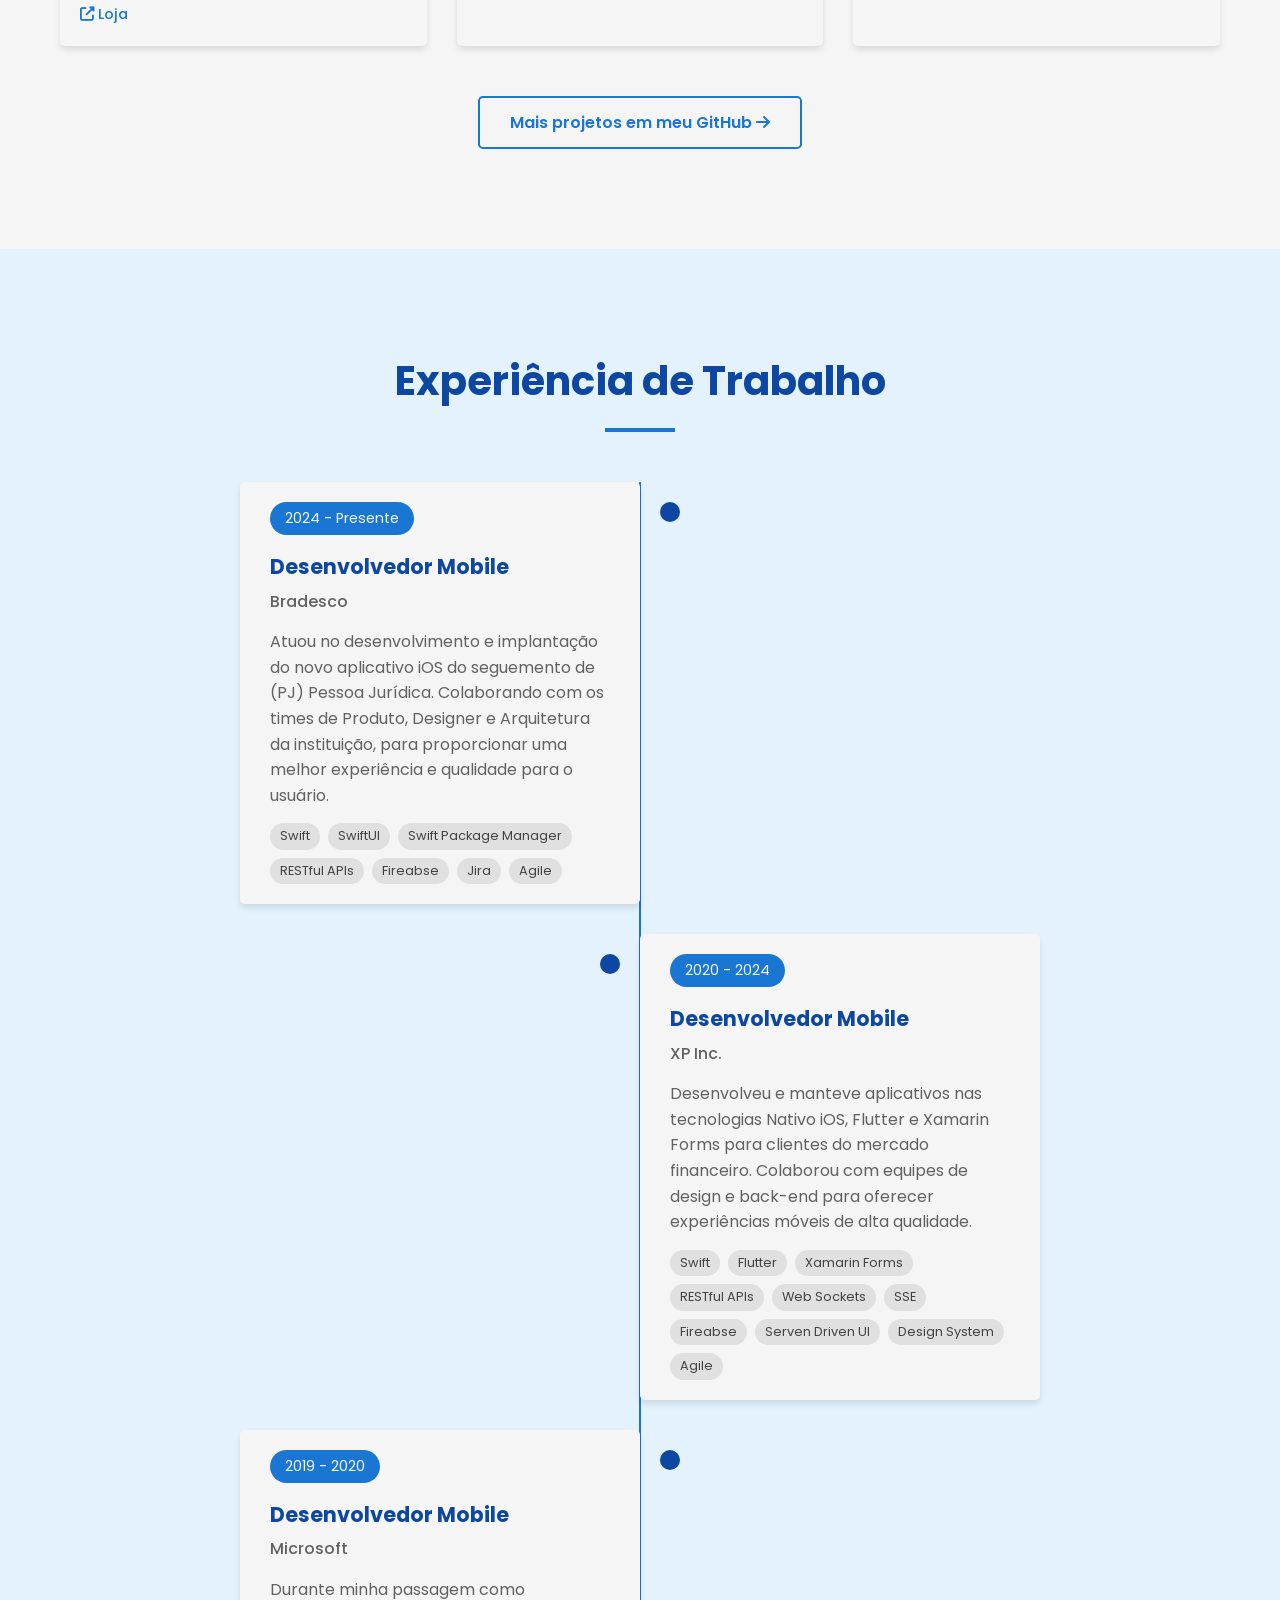
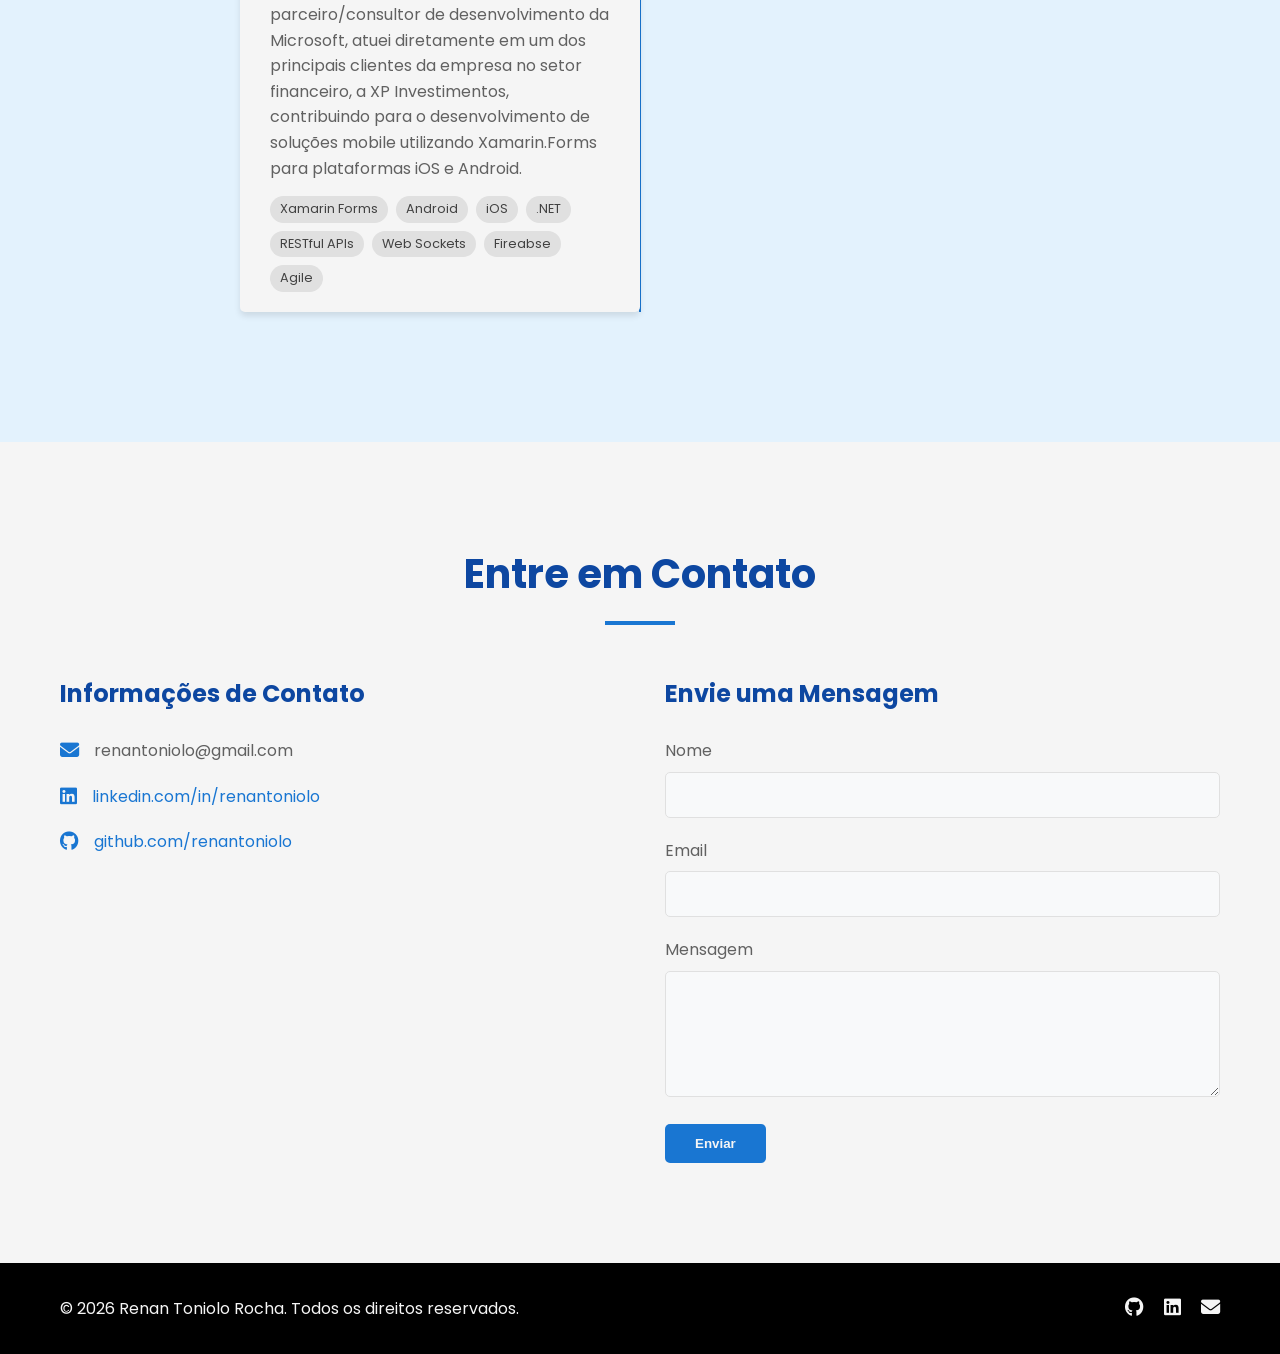
==== commit a9f549d7: "add bradesco empresas" ====
--- a/index.html
+++ b/index.html
@@ -125,6 +125,7 @@
                         <span class="skill-item">Visual Studio</span>
                         <span class="skill-item">VS Code</span>
                         <span class="skill-item">Firebase</span>
+                        <span class="skill-item">Dynamics</span>
                     </div>
                 </div>
             </div>
@@ -145,6 +146,27 @@
                 <button class="filter-btn" data-filter="maui">MAUI</button>
             </div>
             <div class="projects-grid">
+                <div class="project-card" data-category="ios">
+                    <div class="project-image">
+                        <img src="image/bradesco-empresas.png" alt="Bradesco Empresas e Negócios">
+                    </div>
+                    <div class="project-info">
+                        <h3>Bradesco Empresas e Negócios</h3>
+                        <p>O Bradesco Empresas e Negócios é um aplicativo baseado em feedback de usuários, onde trabalhamos em melhorias e adicionamos novas funcionalidades para oferecer a melhor experiência ao clientes.</p>
+                        <div class="project-tags">
+                            <span>Swift</span>
+                            <span>SPM</span>
+                            <span>SwiftUI</span>
+                            <span>RESTful API</span>
+                            <span>Firebase</span>
+                            <span>Dynamics</span>
+                            <span>iOS</span>
+                        </div>
+                        <div class="project-links">
+                            <a href="https://apps.apple.com/br/app/bradesco-empresas-e-neg%C3%B3cios/id6738925611" class="project-link"><i class="fas fa-external-link-alt"></i> Loja</a>
+                        </div>
+                    </div>
+                </div>
                 <div class="project-card" data-category="ios">
                     <div class="project-image">
                         <img src="image/bradesco.jpg" alt="Bradesco">
@@ -189,7 +211,7 @@
                         </div>
                     </div>
                 </div>
-                <div class="project-card" data-category="ios" data-category="flutter">
+                <div class="project-card" data-category="flutter">
                     <div class="project-image">
                         <img src="image/rico.jpg" alt="Rico">
                     </div>
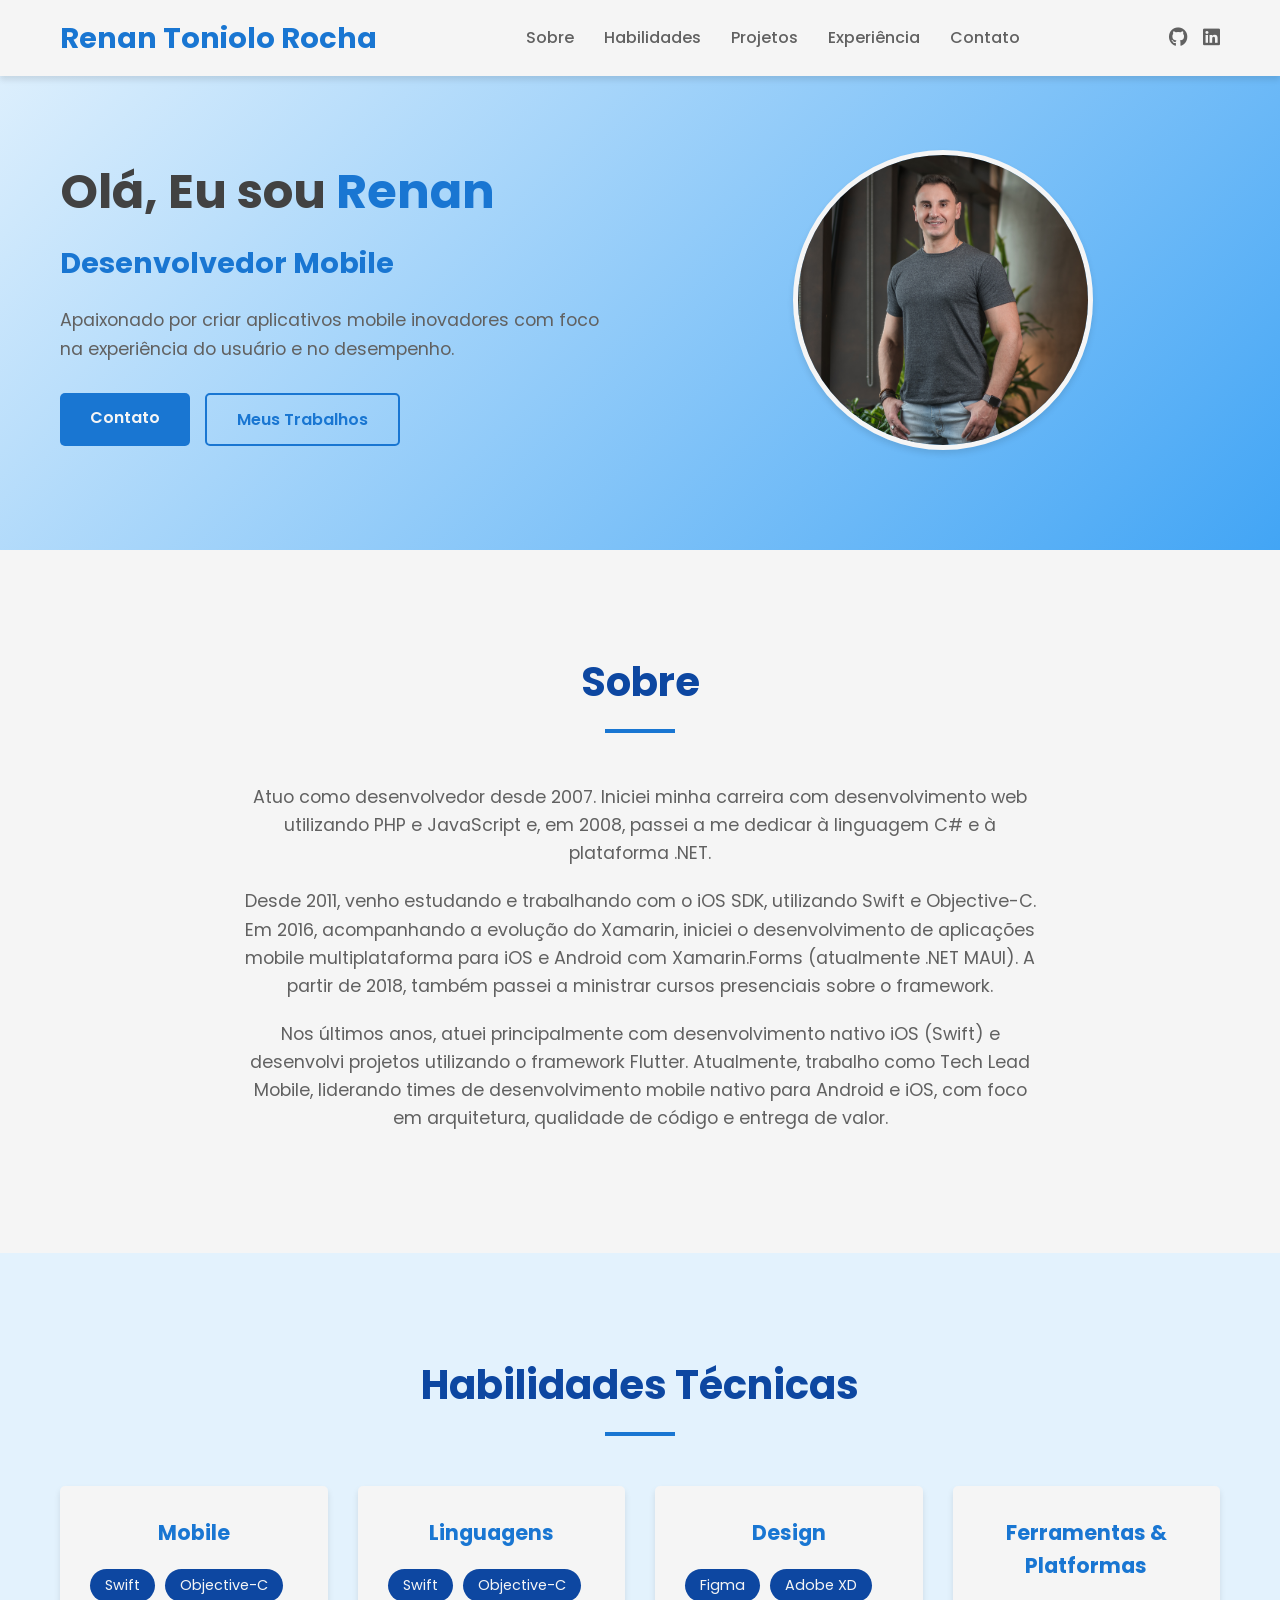
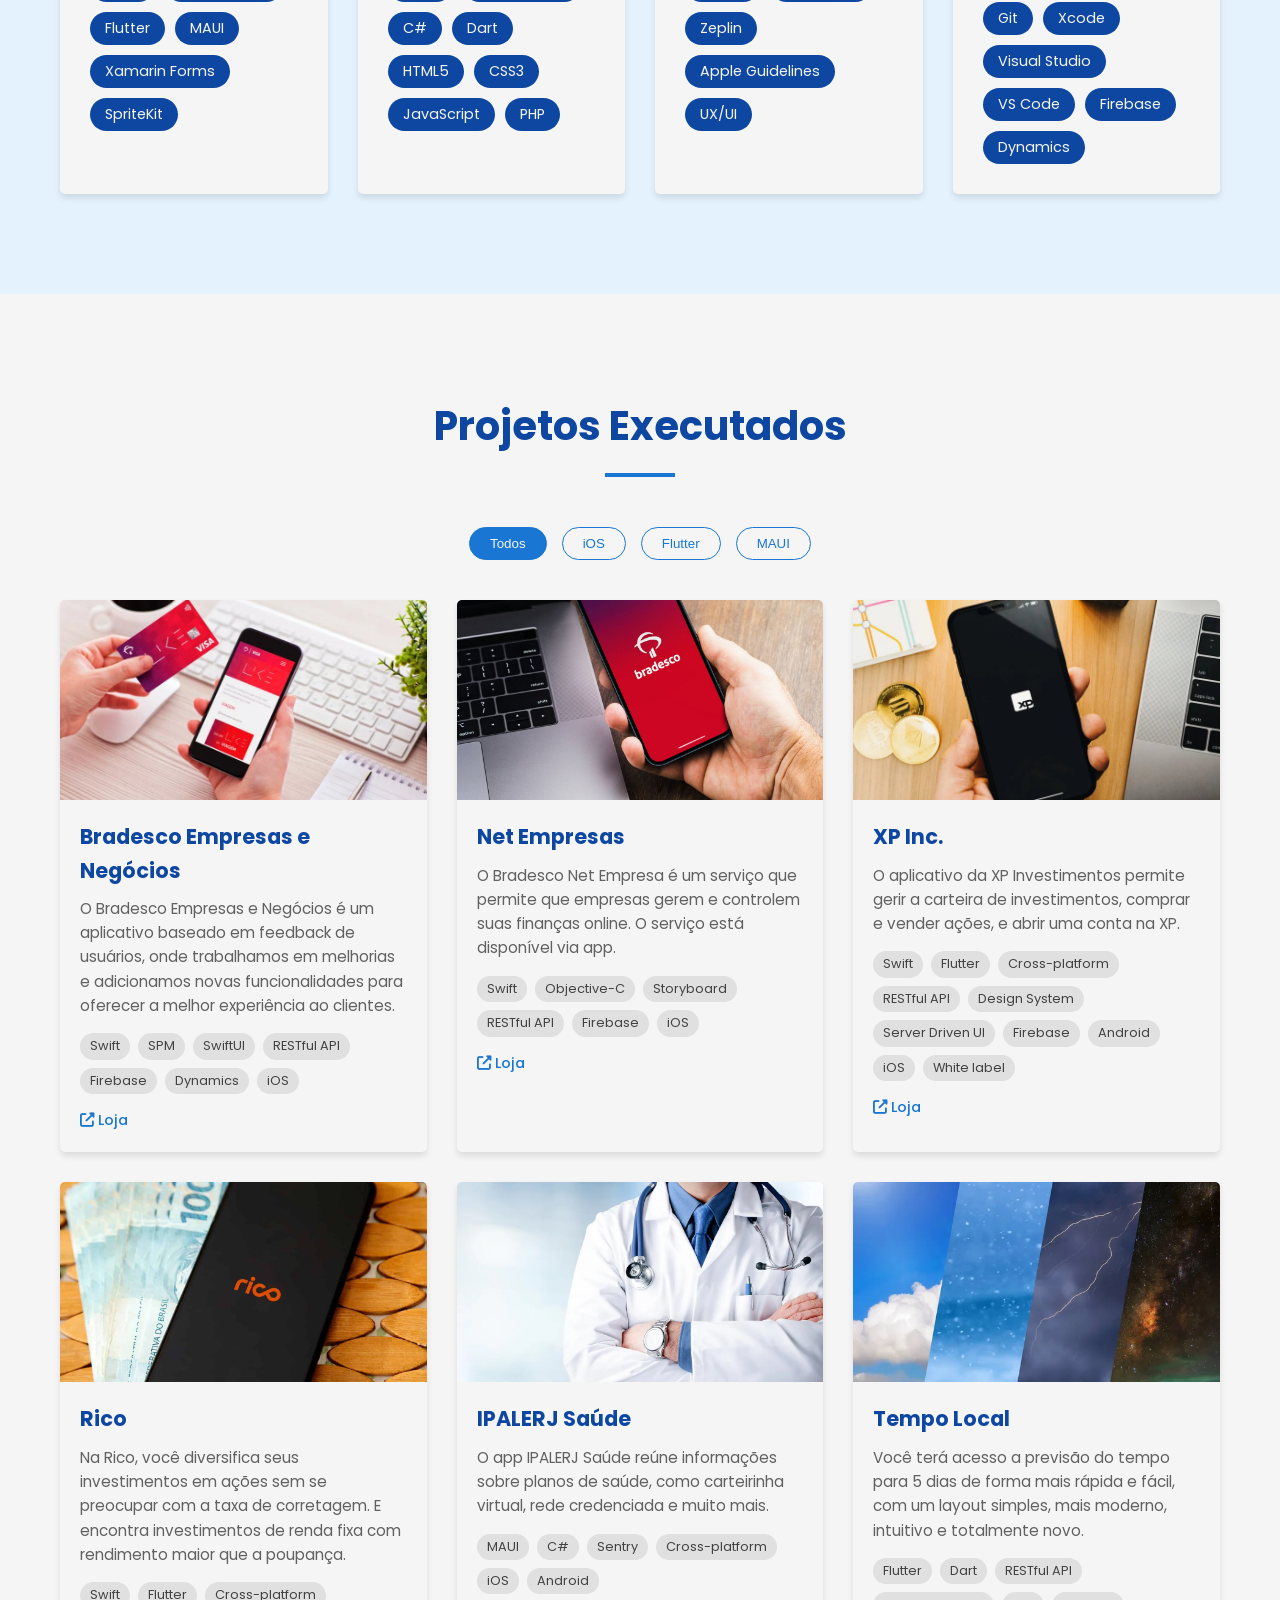
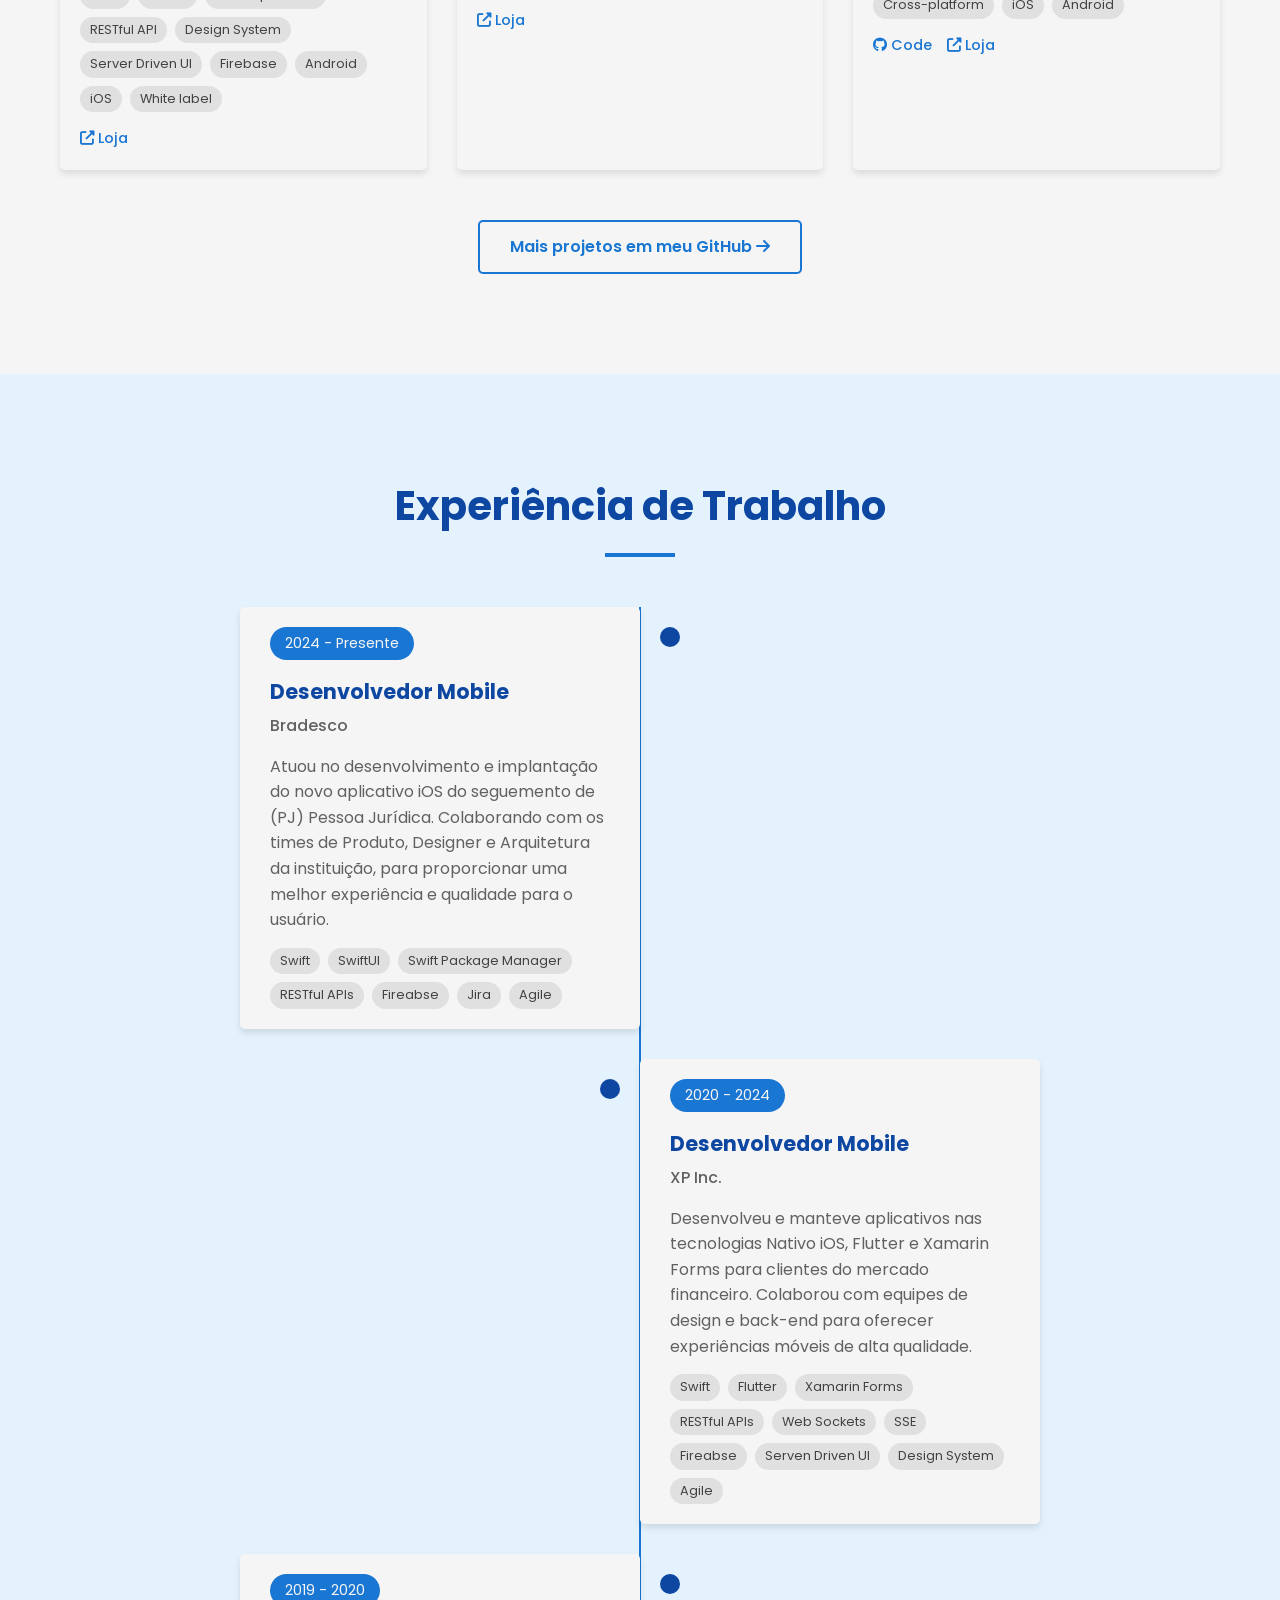
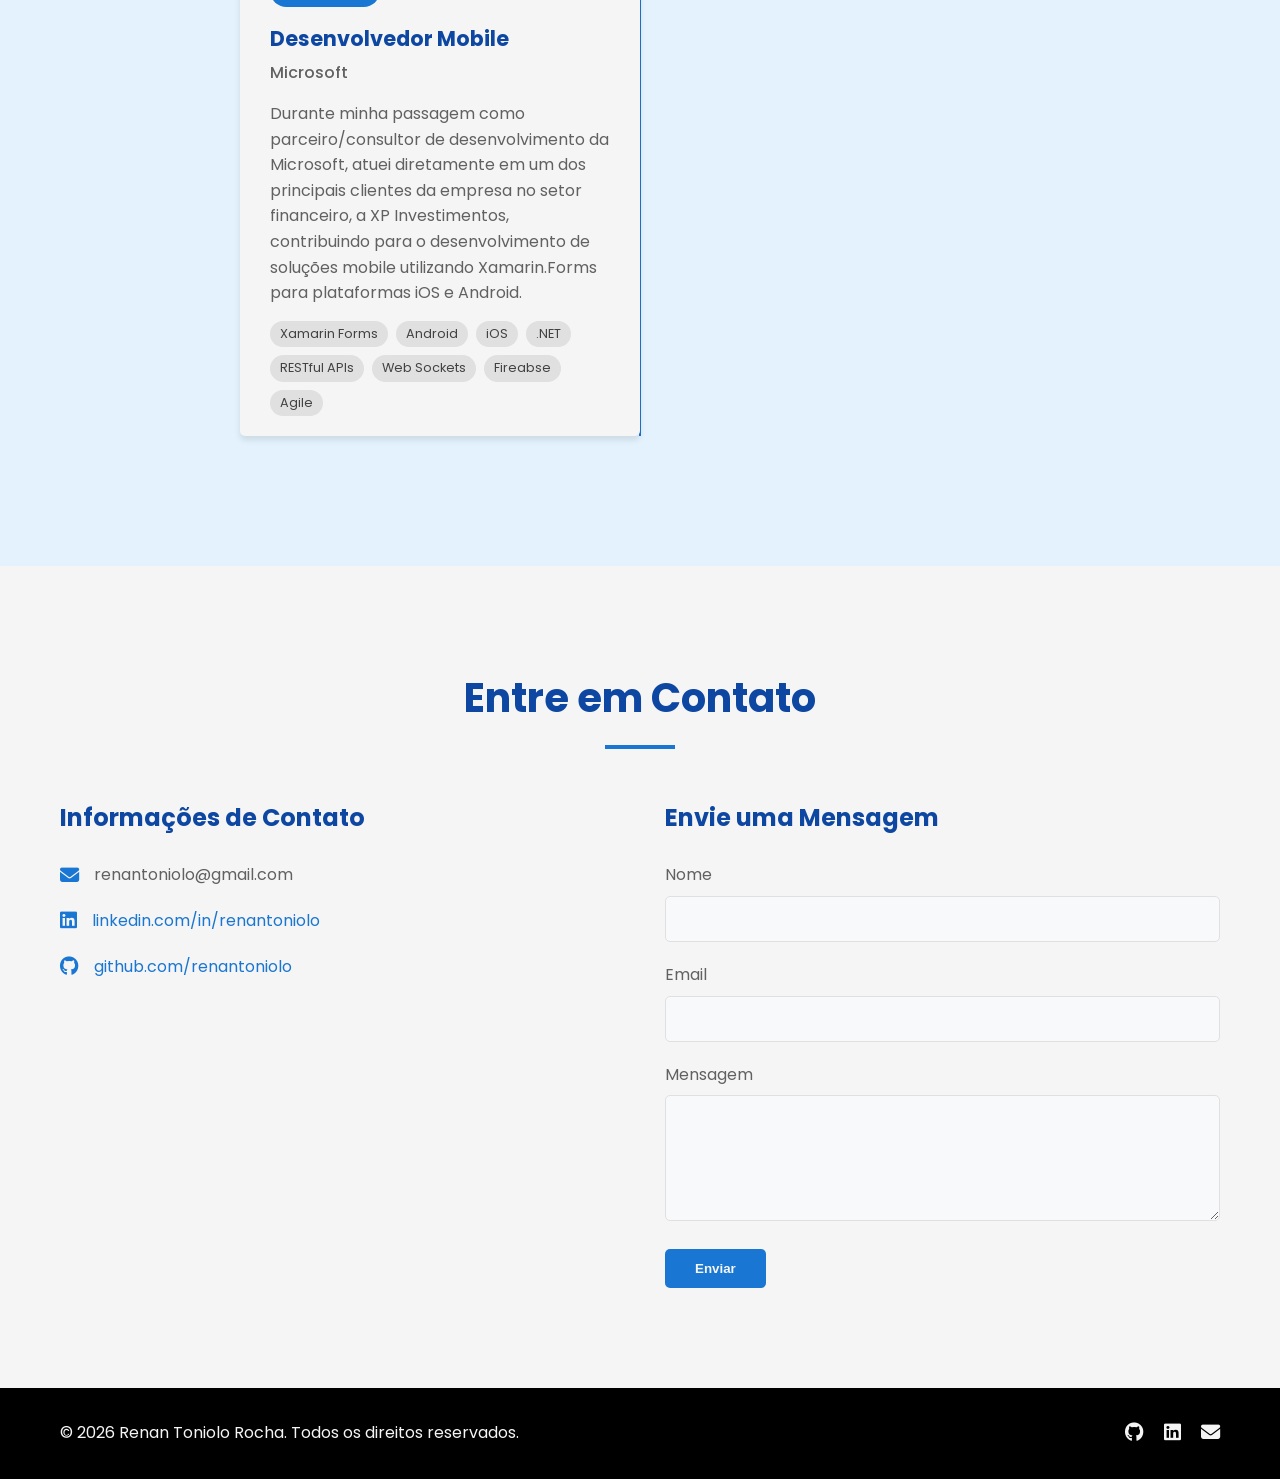
==== commit e4ec5944: "update portfolio" ====
--- a/index.html
+++ b/index.html
@@ -69,8 +69,11 @@
                 <div class="section-divider"></div>
             </div>
             <div class="about-content">
-                <p>Trabalho como desenvolvedor desde 2007. Iniciei com o desenvolvimento web PHP/JavaScript, onde em 2008 comecei a desenvolver e se dedicar a linguagem C# .NET. A partir de 2011 venho estudando e trabalhando com o iOS SDK (Swift/Objective-C), e em 2016 vislumbrando o crescimento e melhoria da plataforma Xamarin, iniciei o desenvolvimento de aplicativos multiplataformas (iOS/Android) utilizando Xamarin.FORMS, onde em 2018 comecei a ministrar cursos presenciais sobre o framework. 
-                    Atualmente trabalho com iOS SDK (Swift) e aprofundo meus estudos no Flutter SDK, desenvolvendo projetos com a tecnologia.</p>
+                <p>Atuo como desenvolvedor desde 2007. Iniciei minha carreira com desenvolvimento web utilizando PHP e JavaScript e, em 2008, passei a me dedicar à linguagem C# e à plataforma .NET.</p>
+
+<p>Desde 2011, venho estudando e trabalhando com o iOS SDK, utilizando Swift e Objective-C. Em 2016, acompanhando a evolução do Xamarin, iniciei o desenvolvimento de aplicações mobile multiplataforma para iOS e Android com Xamarin.Forms (atualmente .NET MAUI). A partir de 2018, também passei a ministrar cursos presenciais sobre o framework.</p>
+
+<p>Nos últimos anos, atuei principalmente com desenvolvimento nativo iOS (Swift) e desenvolvi projetos utilizando o framework Flutter. Atualmente, trabalho como Tech Lead Mobile, liderando times de desenvolvimento mobile nativo para Android e iOS, com foco em arquitetura, qualidade de código e entrega de valor.</p>
             </div>
         </div>
     </section>
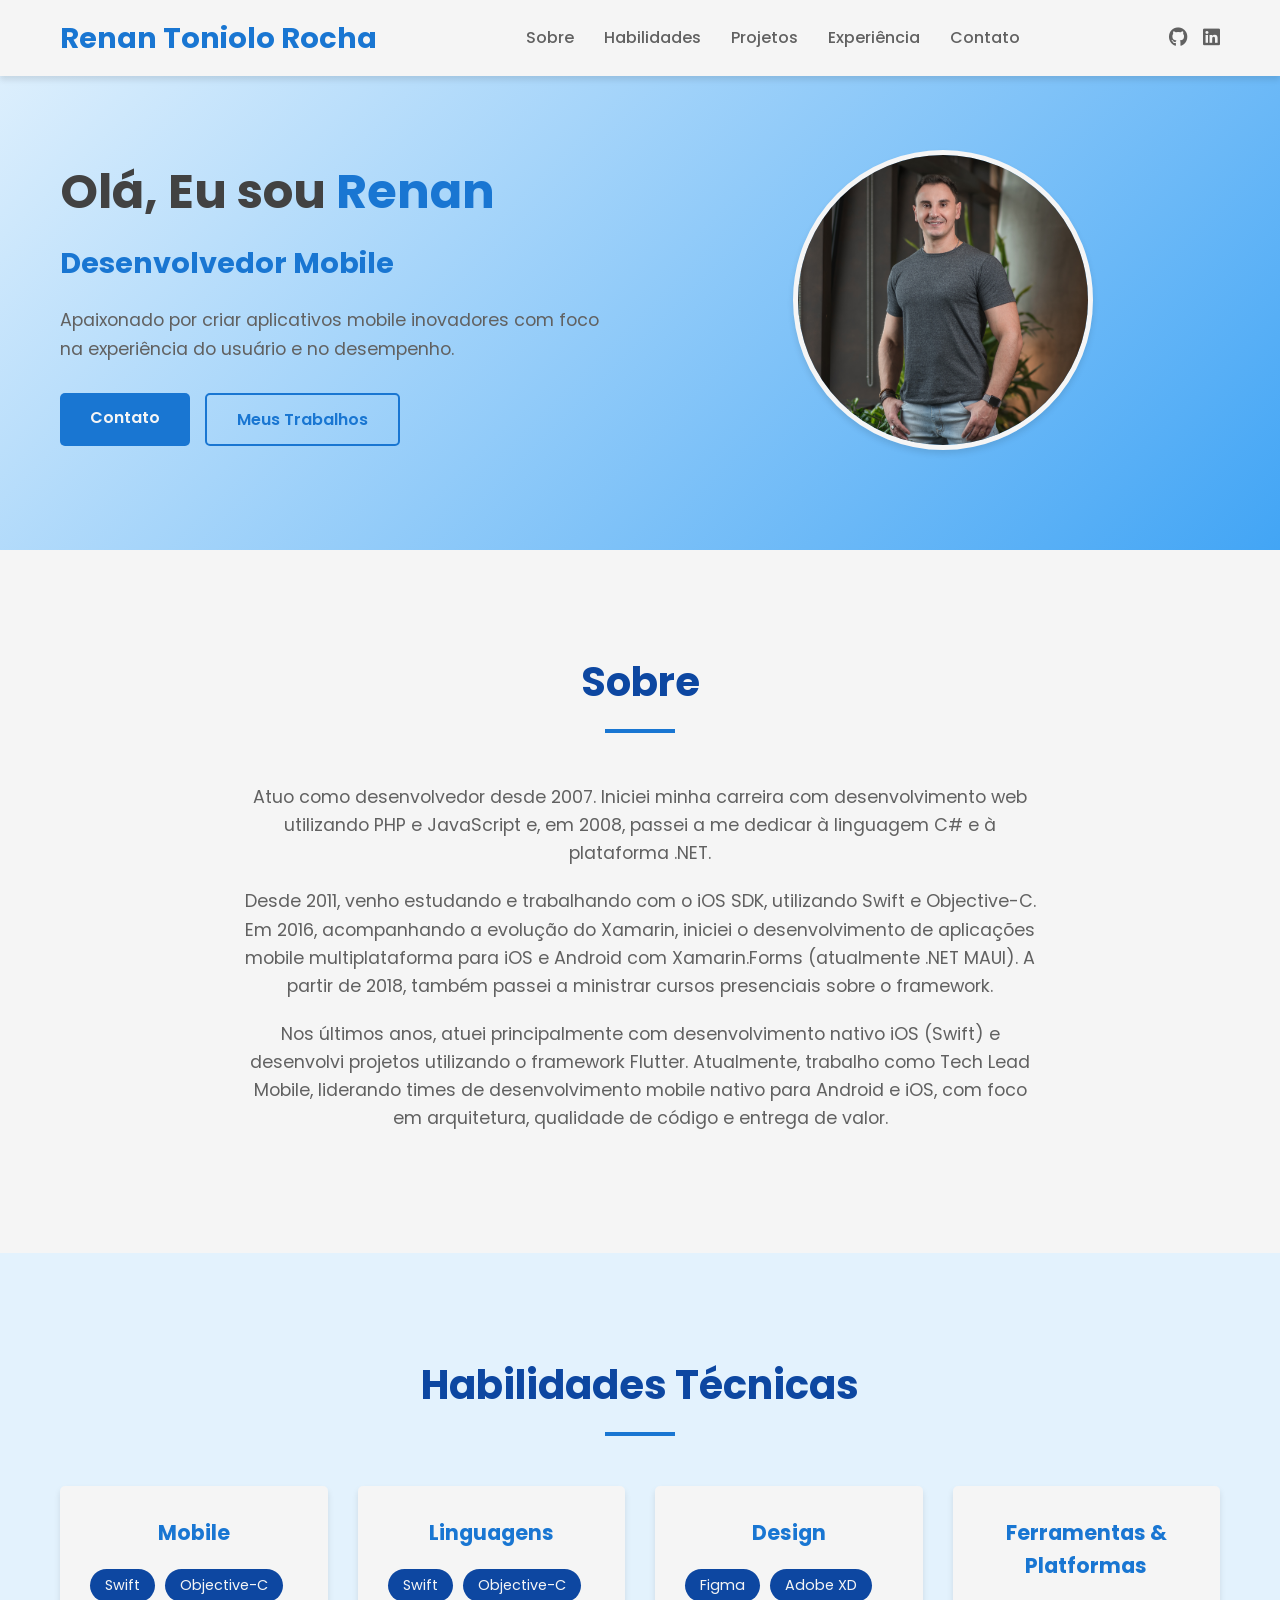
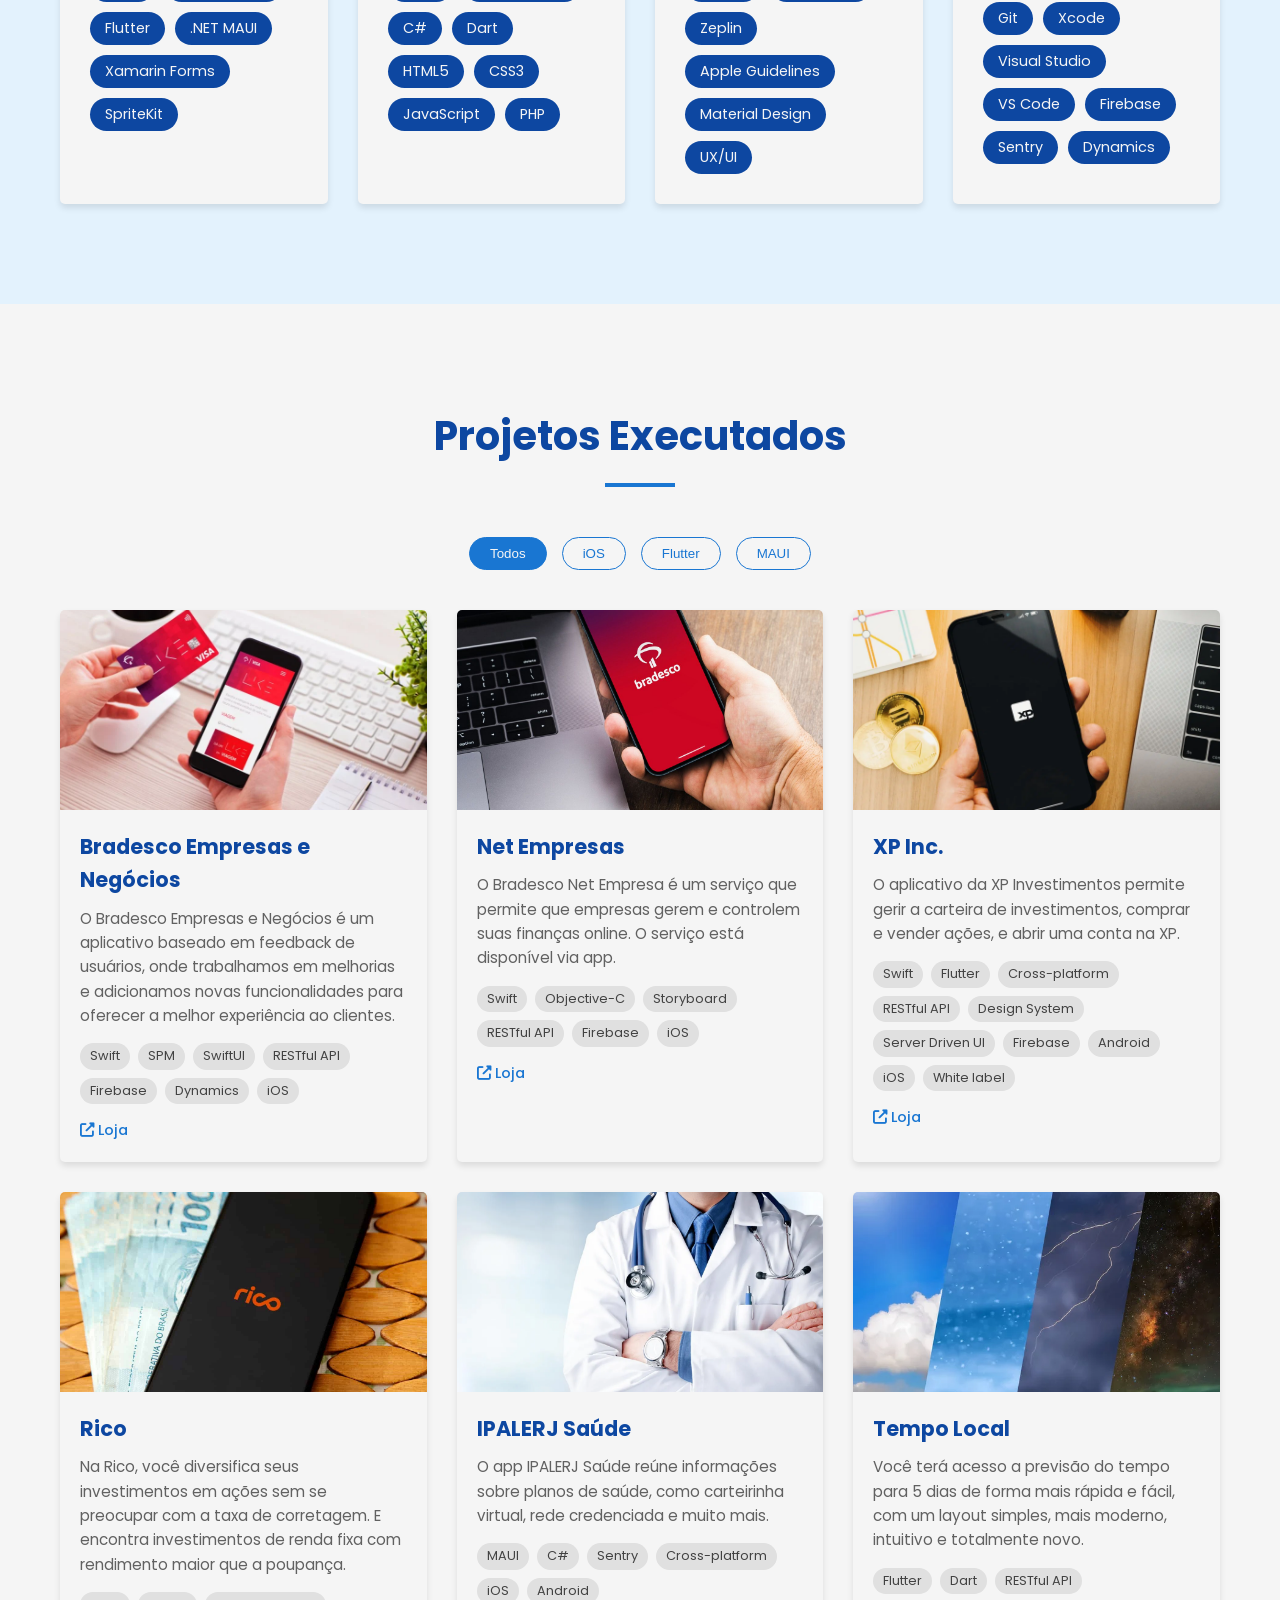
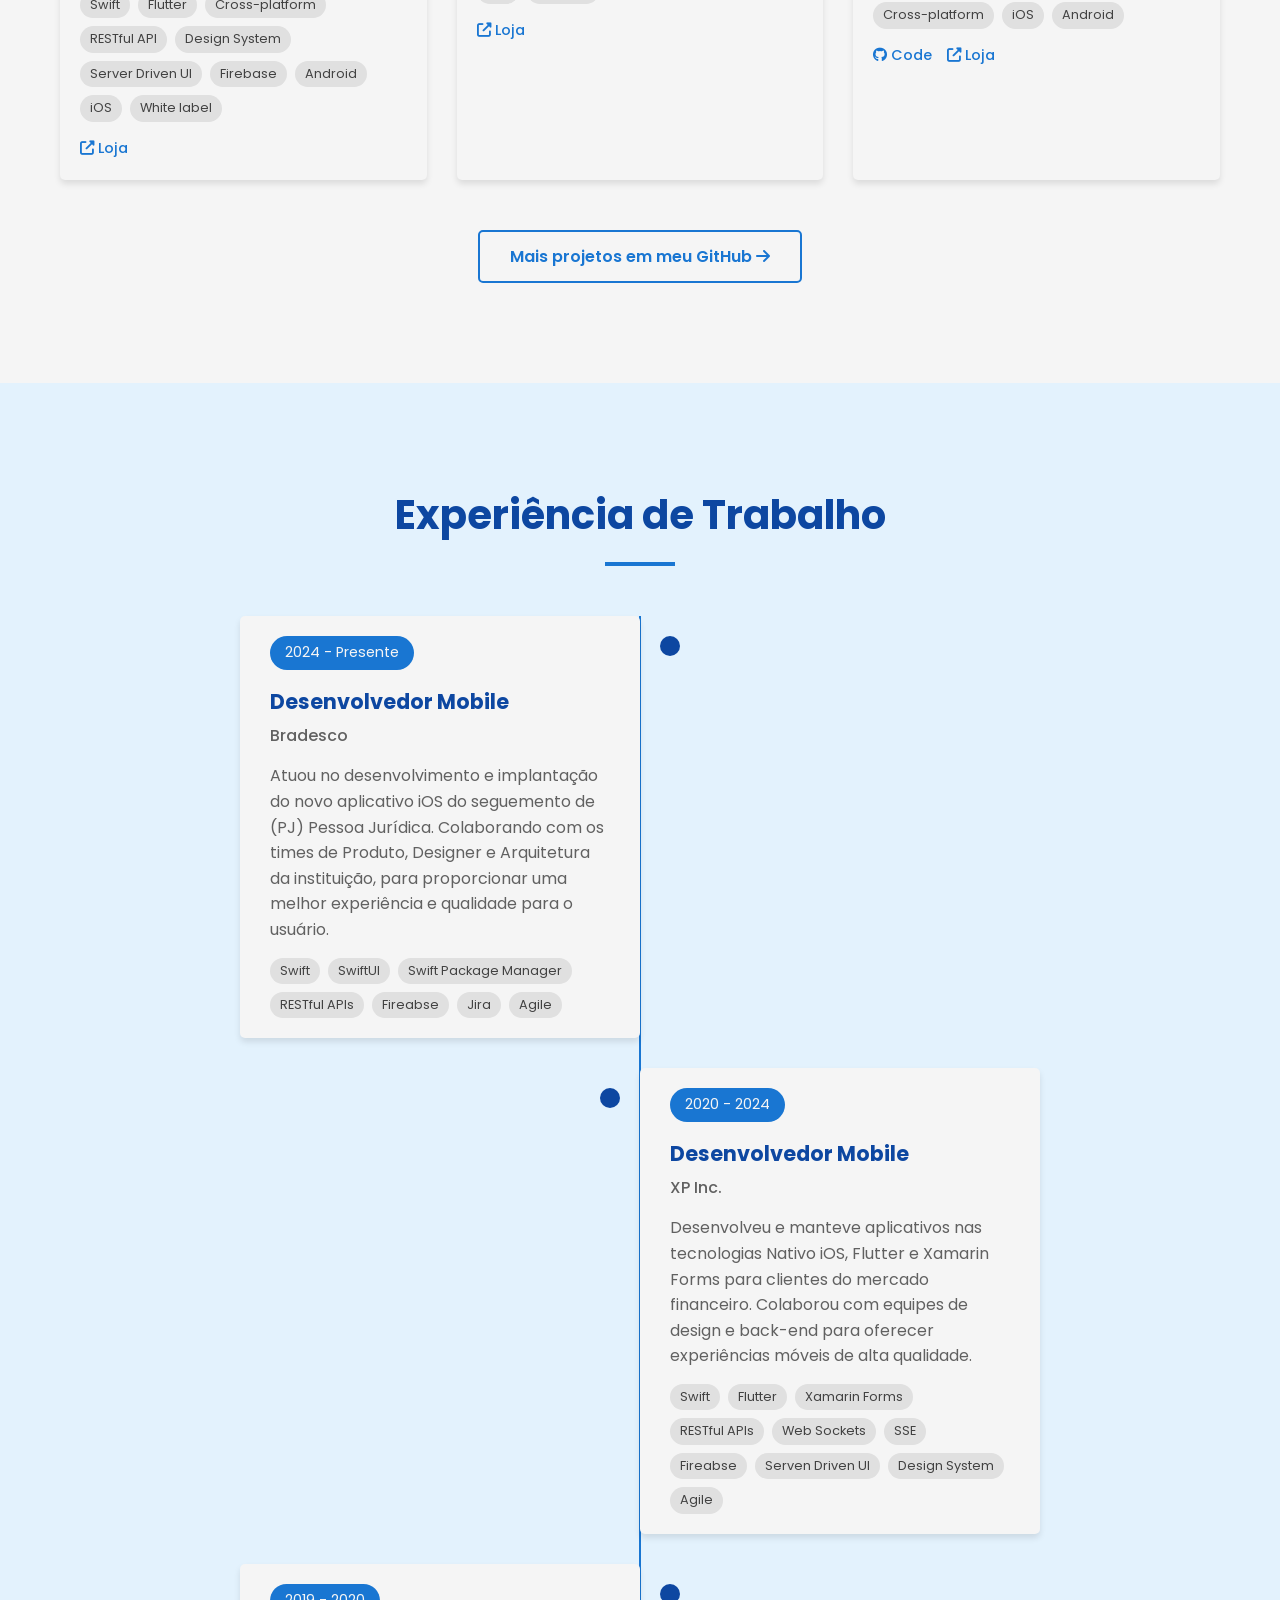
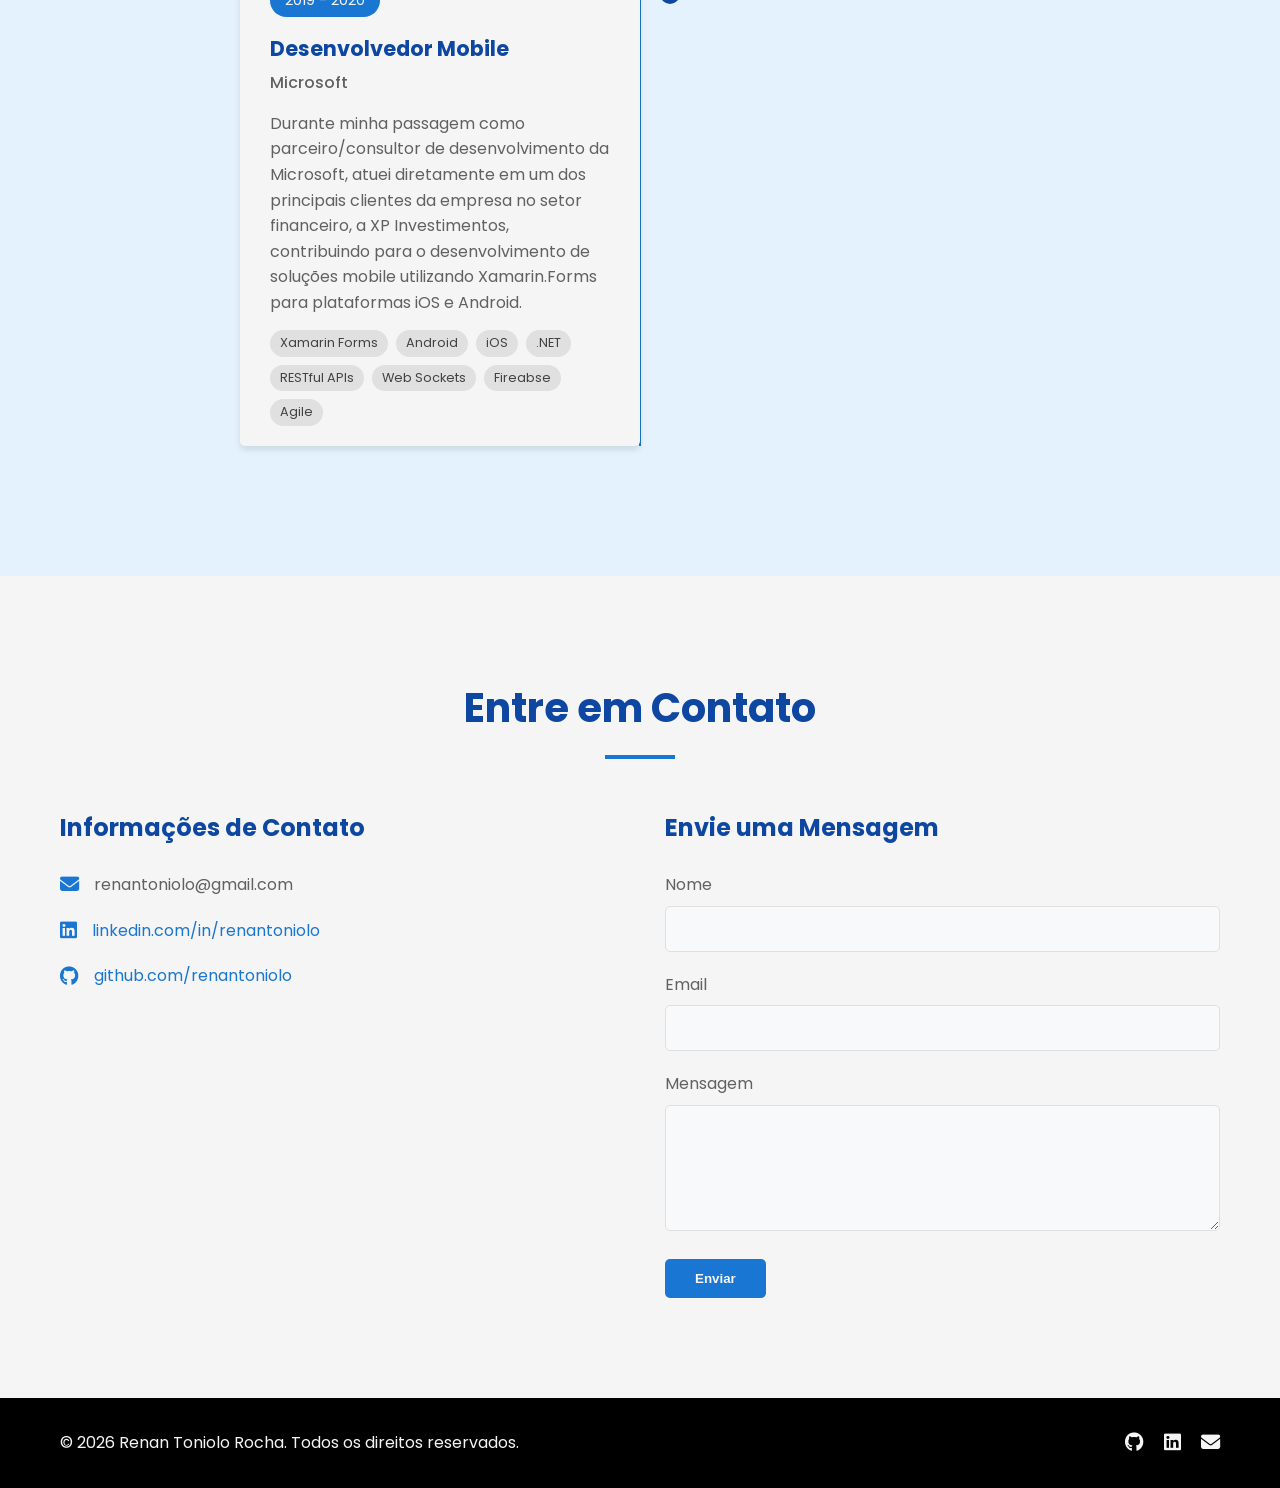
==== commit 5c491ffb: "update portfolio" ====
--- a/index.html
+++ b/index.html
@@ -92,7 +92,7 @@
                         <span class="skill-item">Swift</span>
                         <span class="skill-item">Objective-C</span>
                         <span class="skill-item">Flutter</span>
-                        <span class="skill-item">MAUI</span>
+                        <span class="skill-item">.NET MAUI</span>
                         <span class="skill-item">Xamarin Forms</span>
                         <span class="skill-item">SpriteKit</span>
                     </div>
@@ -117,6 +117,7 @@
                         <span class="skill-item">Adobe XD</span>
                         <span class="skill-item">Zeplin</span>
                         <span class="skill-item">Apple Guidelines</span>
+                        <span class="skill-item">Material Design</span>
                         <span class="skill-item">UX/UI</span>
                     </div>
                 </div>
@@ -128,6 +129,7 @@
                         <span class="skill-item">Visual Studio</span>
                         <span class="skill-item">VS Code</span>
                         <span class="skill-item">Firebase</span>
+                        <span class="skill-item">Sentry</span>
                         <span class="skill-item">Dynamics</span>
                     </div>
                 </div>
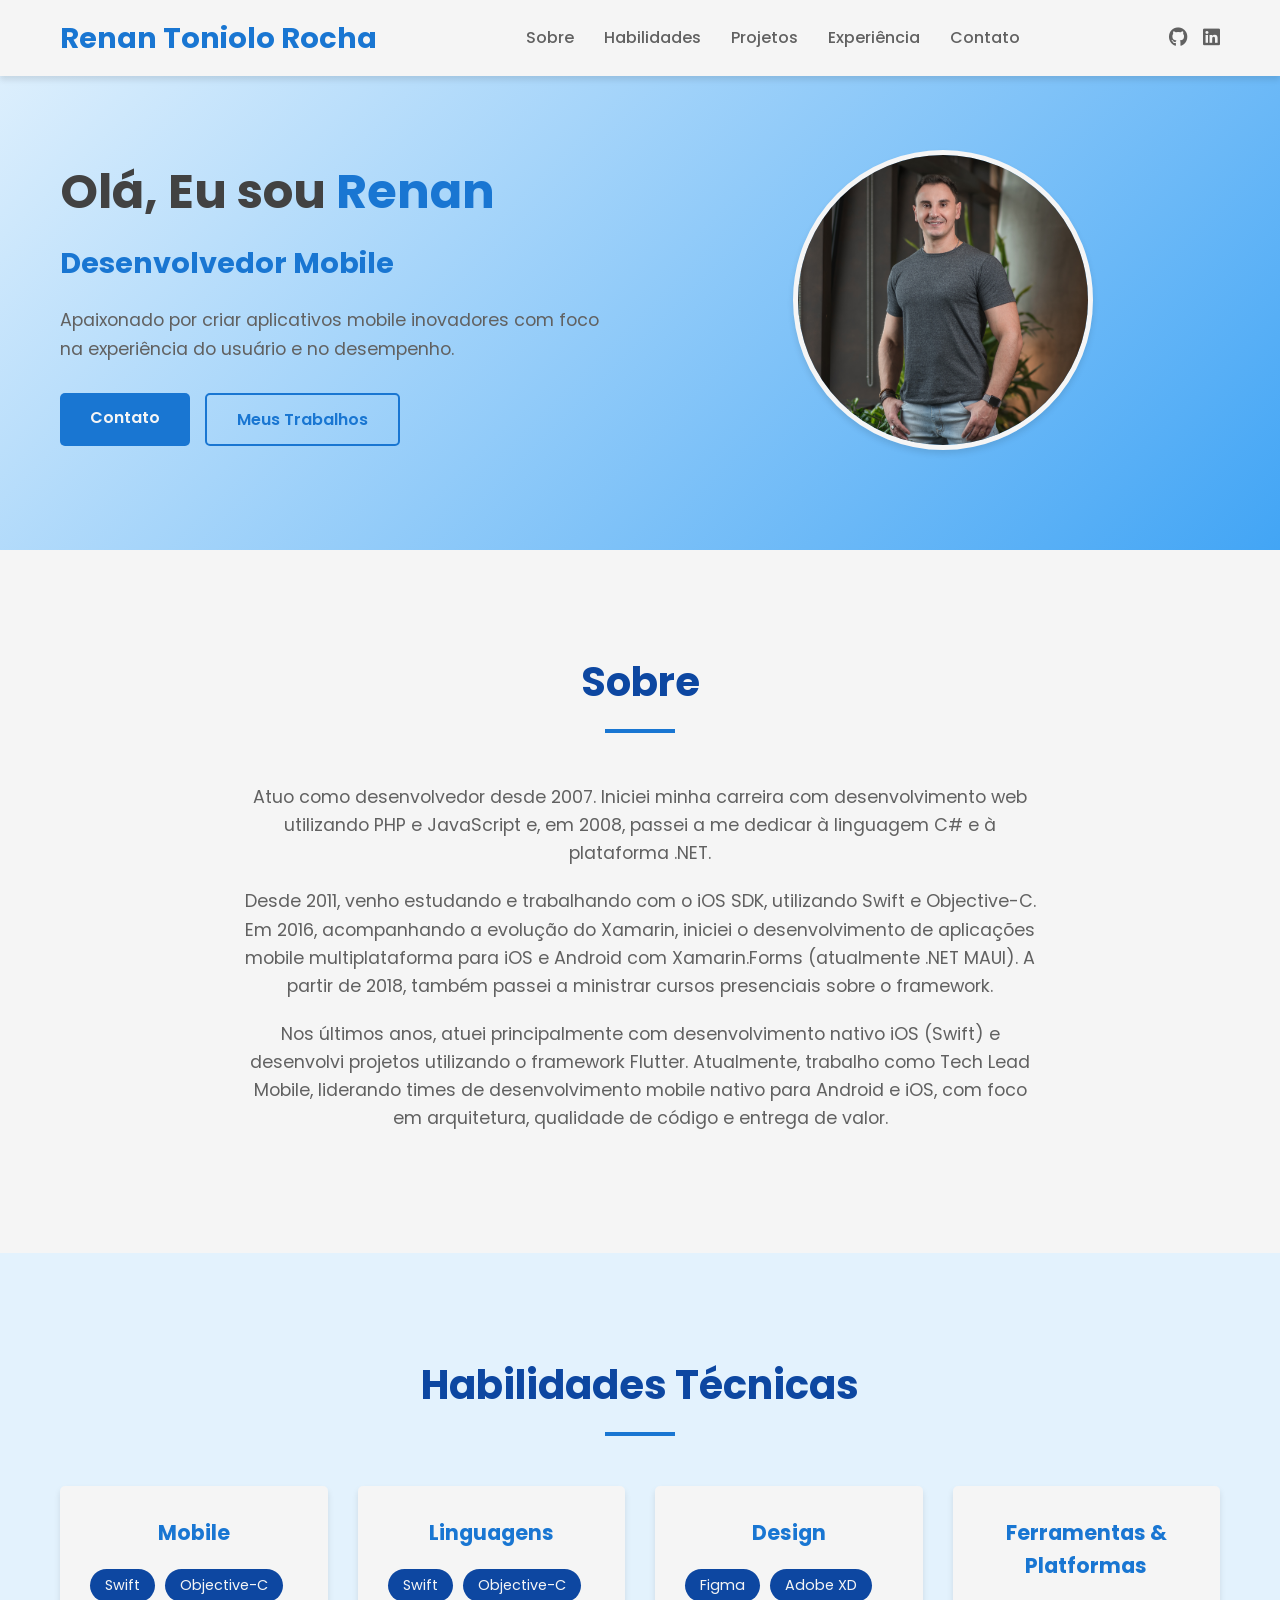
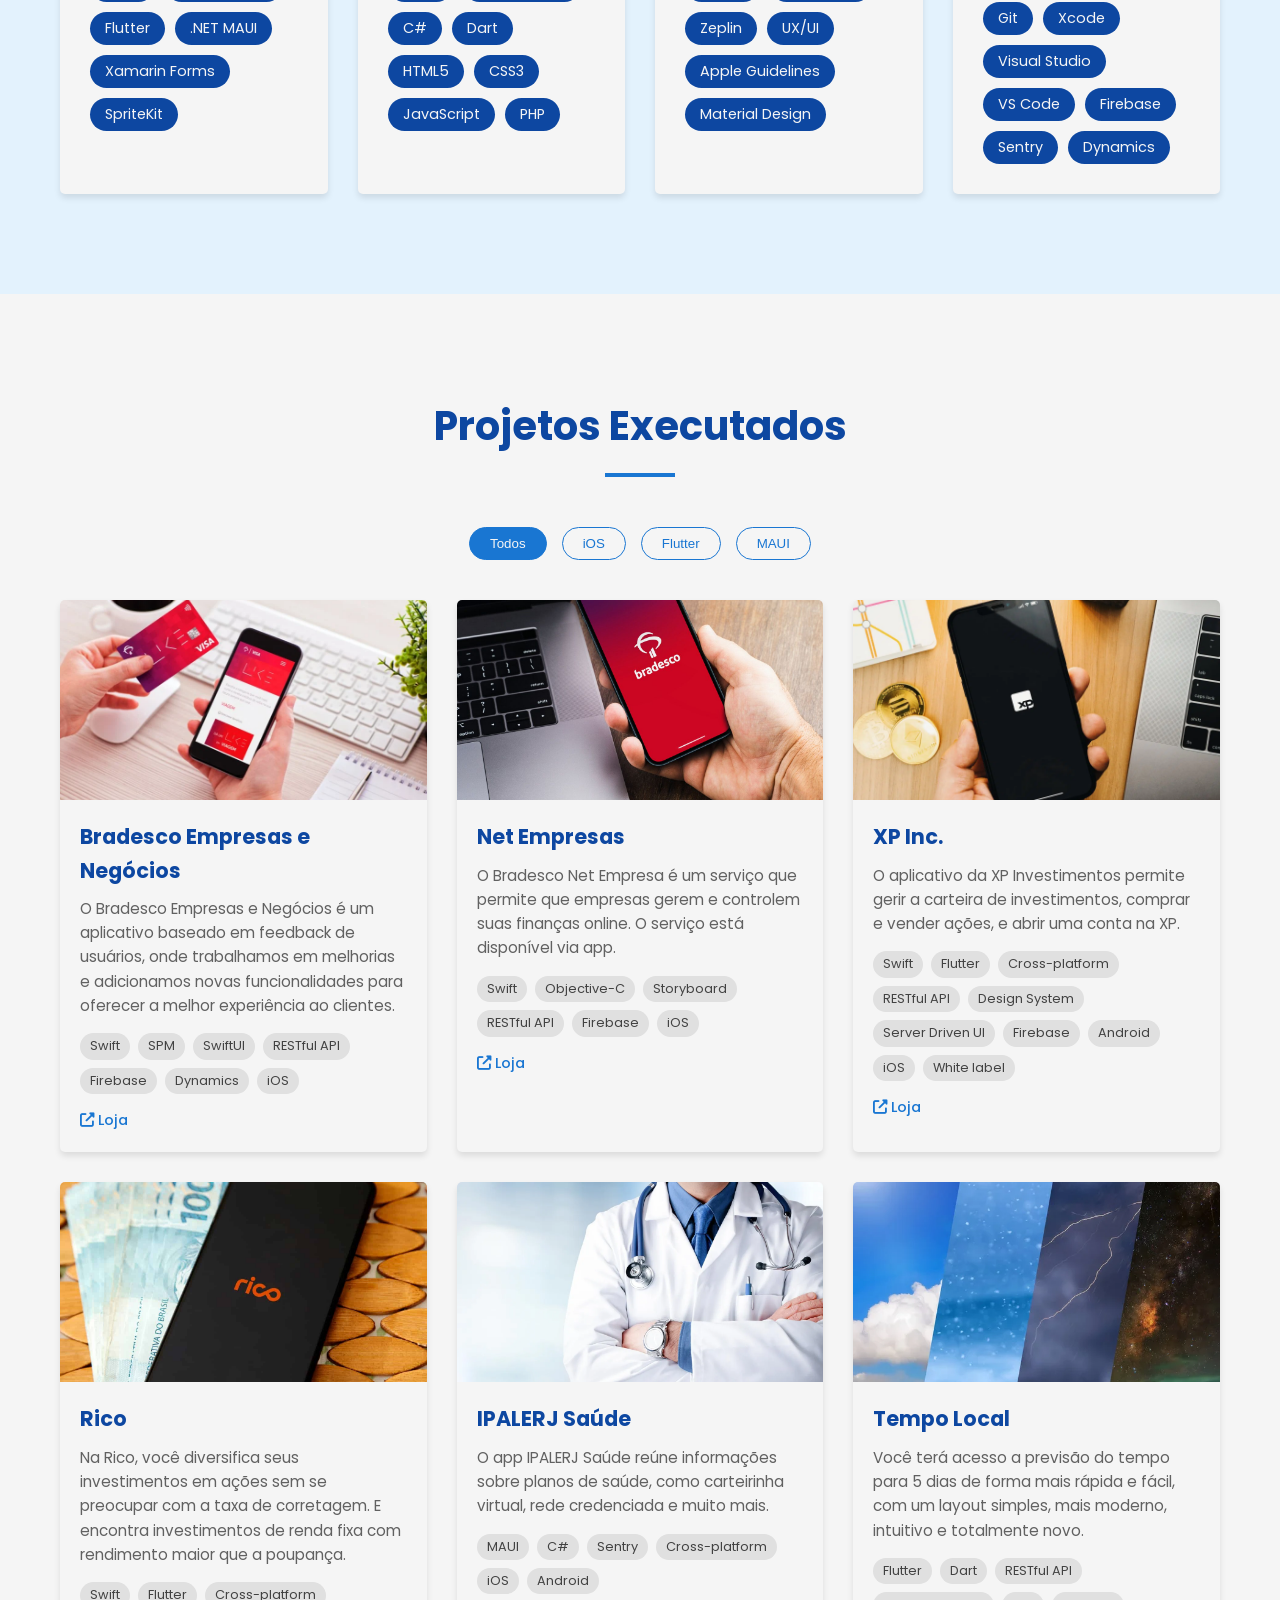
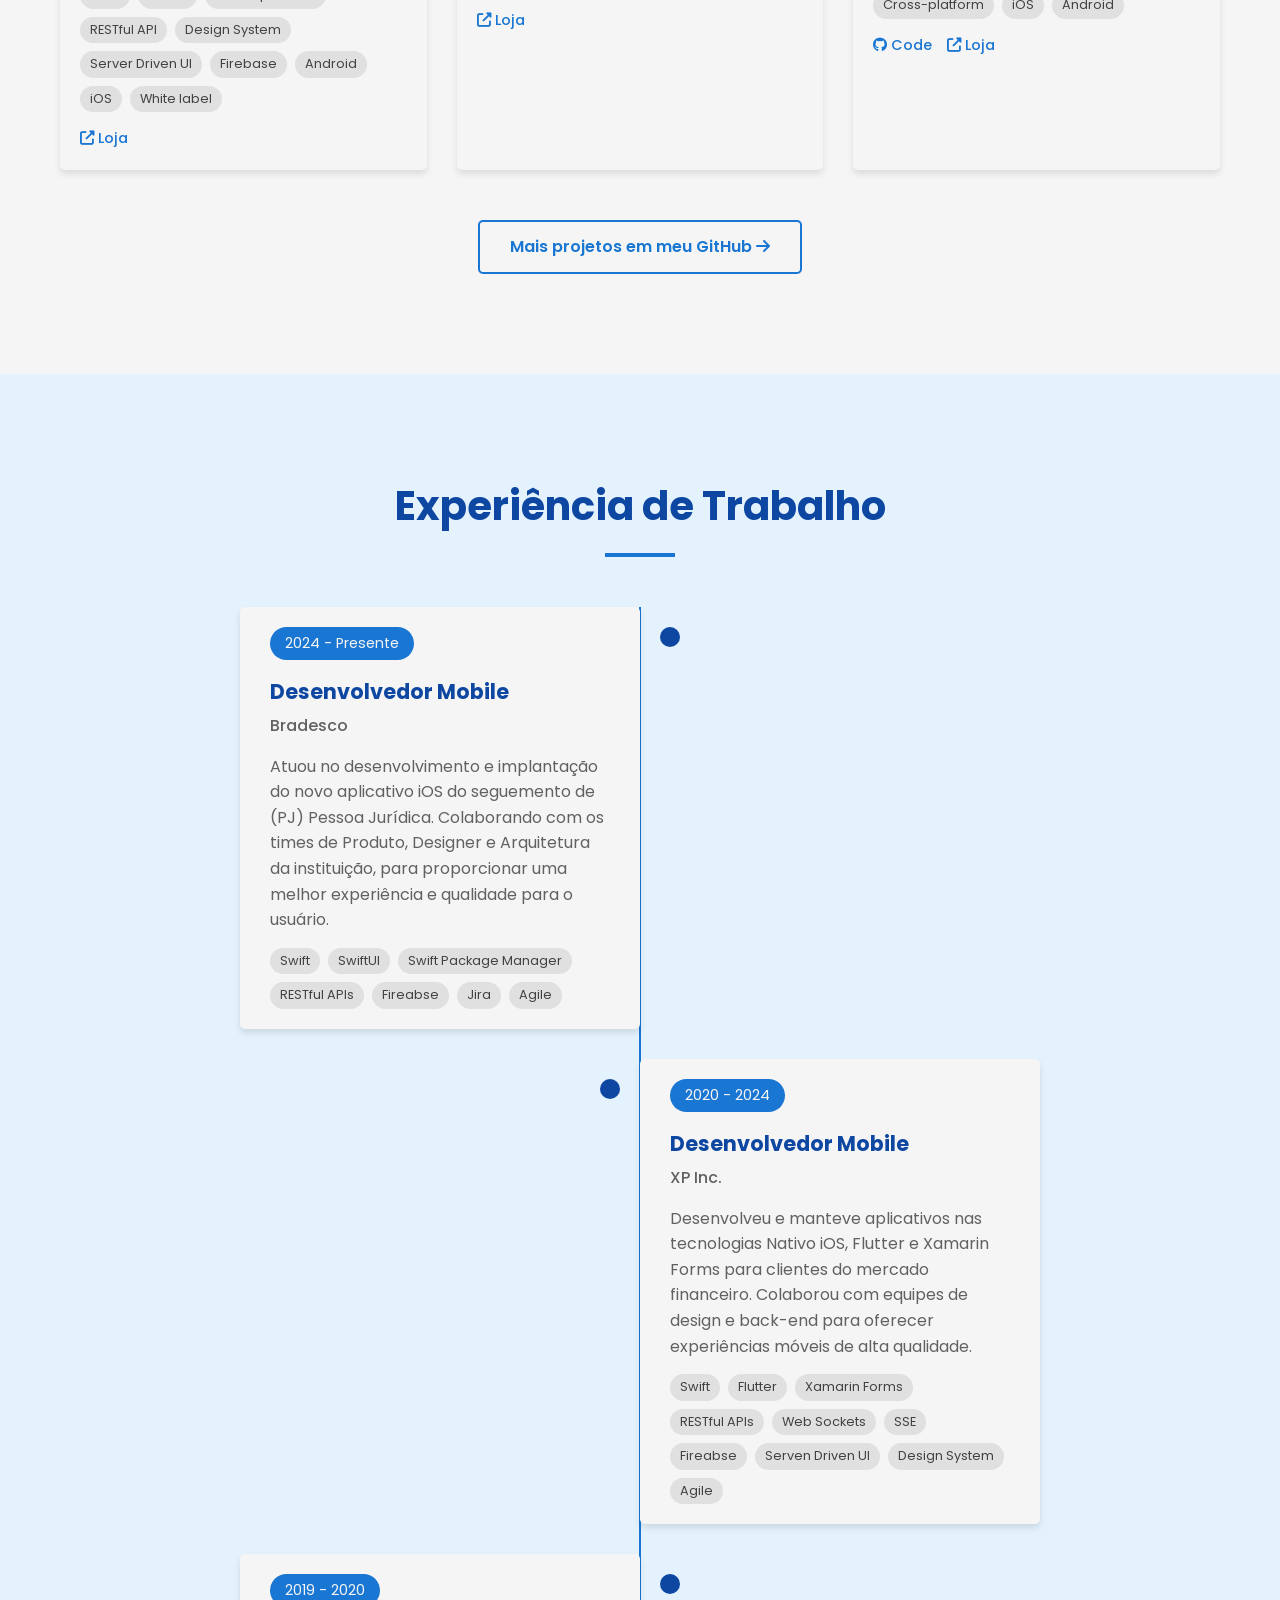
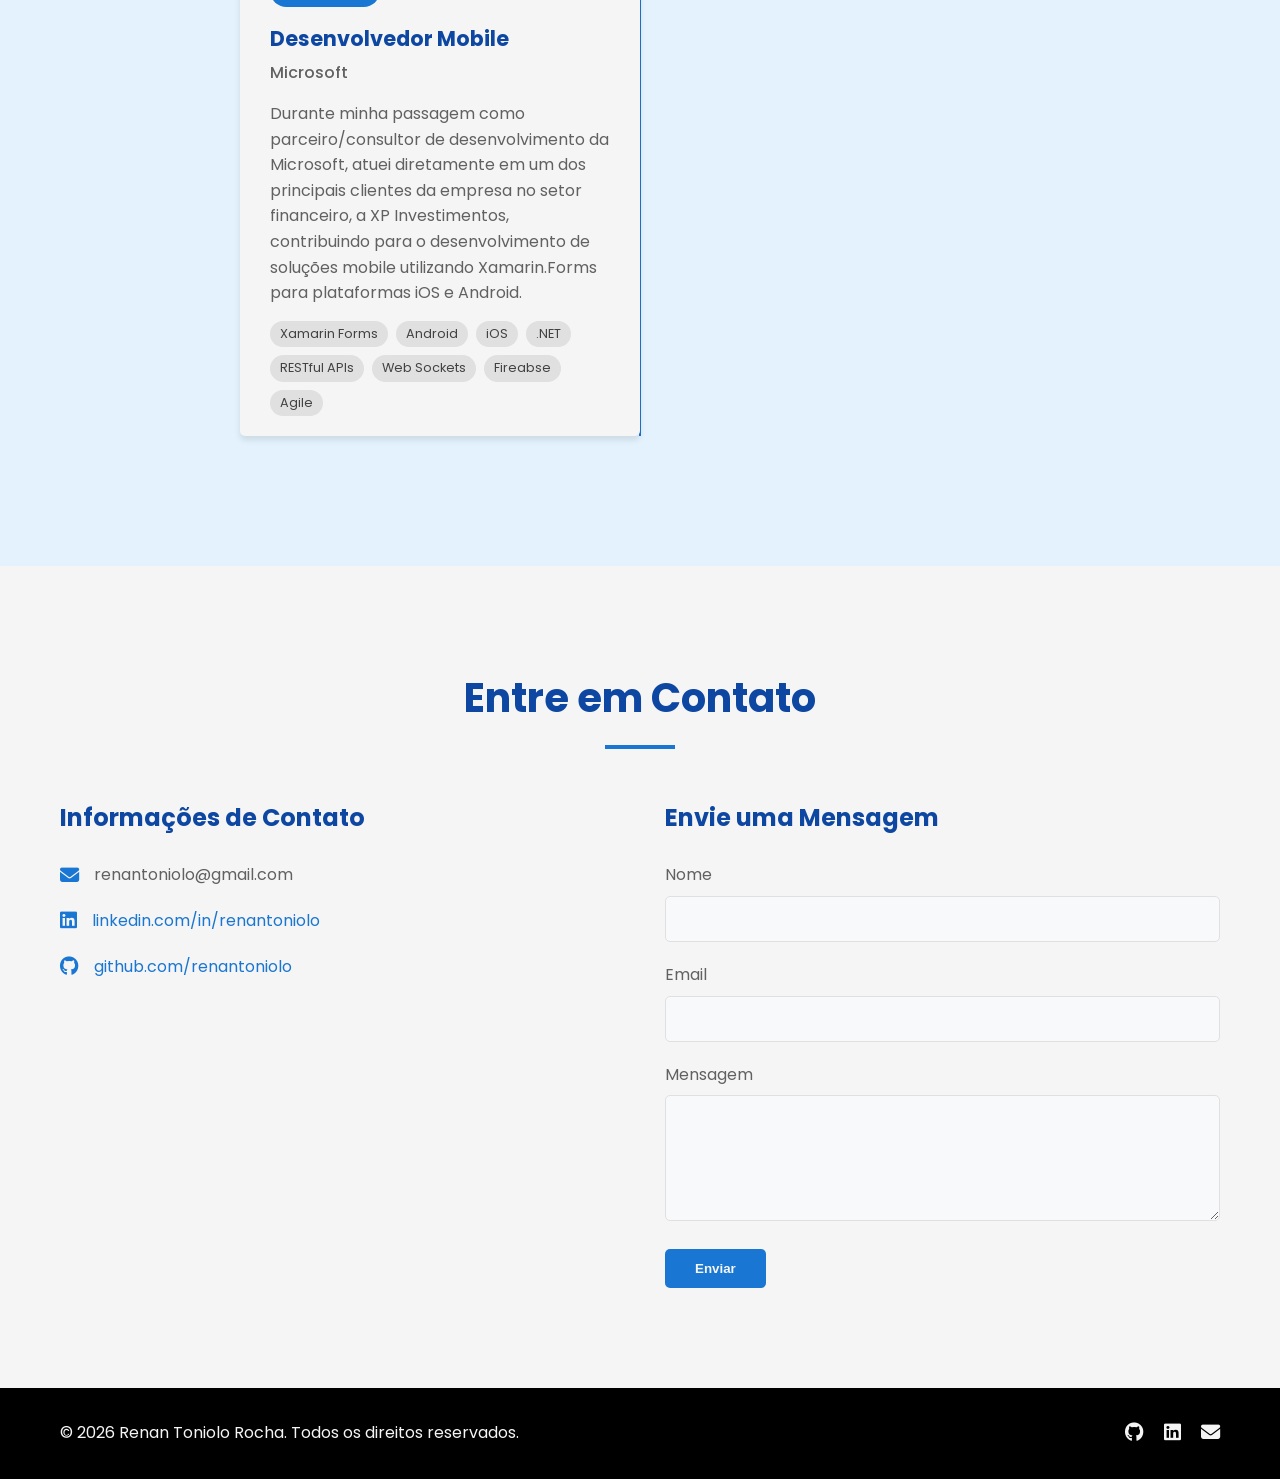
==== commit 4b03aab1: "adjust profile" ====
--- a/index.html
+++ b/index.html
@@ -116,9 +116,9 @@
                         <span class="skill-item">Figma</span>
                         <span class="skill-item">Adobe XD</span>
                         <span class="skill-item">Zeplin</span>
+                        <span class="skill-item">UX/UI</span>
                         <span class="skill-item">Apple Guidelines</span>
                         <span class="skill-item">Material Design</span>
-                        <span class="skill-item">UX/UI</span>
                     </div>
                 </div>
                 <div class="skill-category">
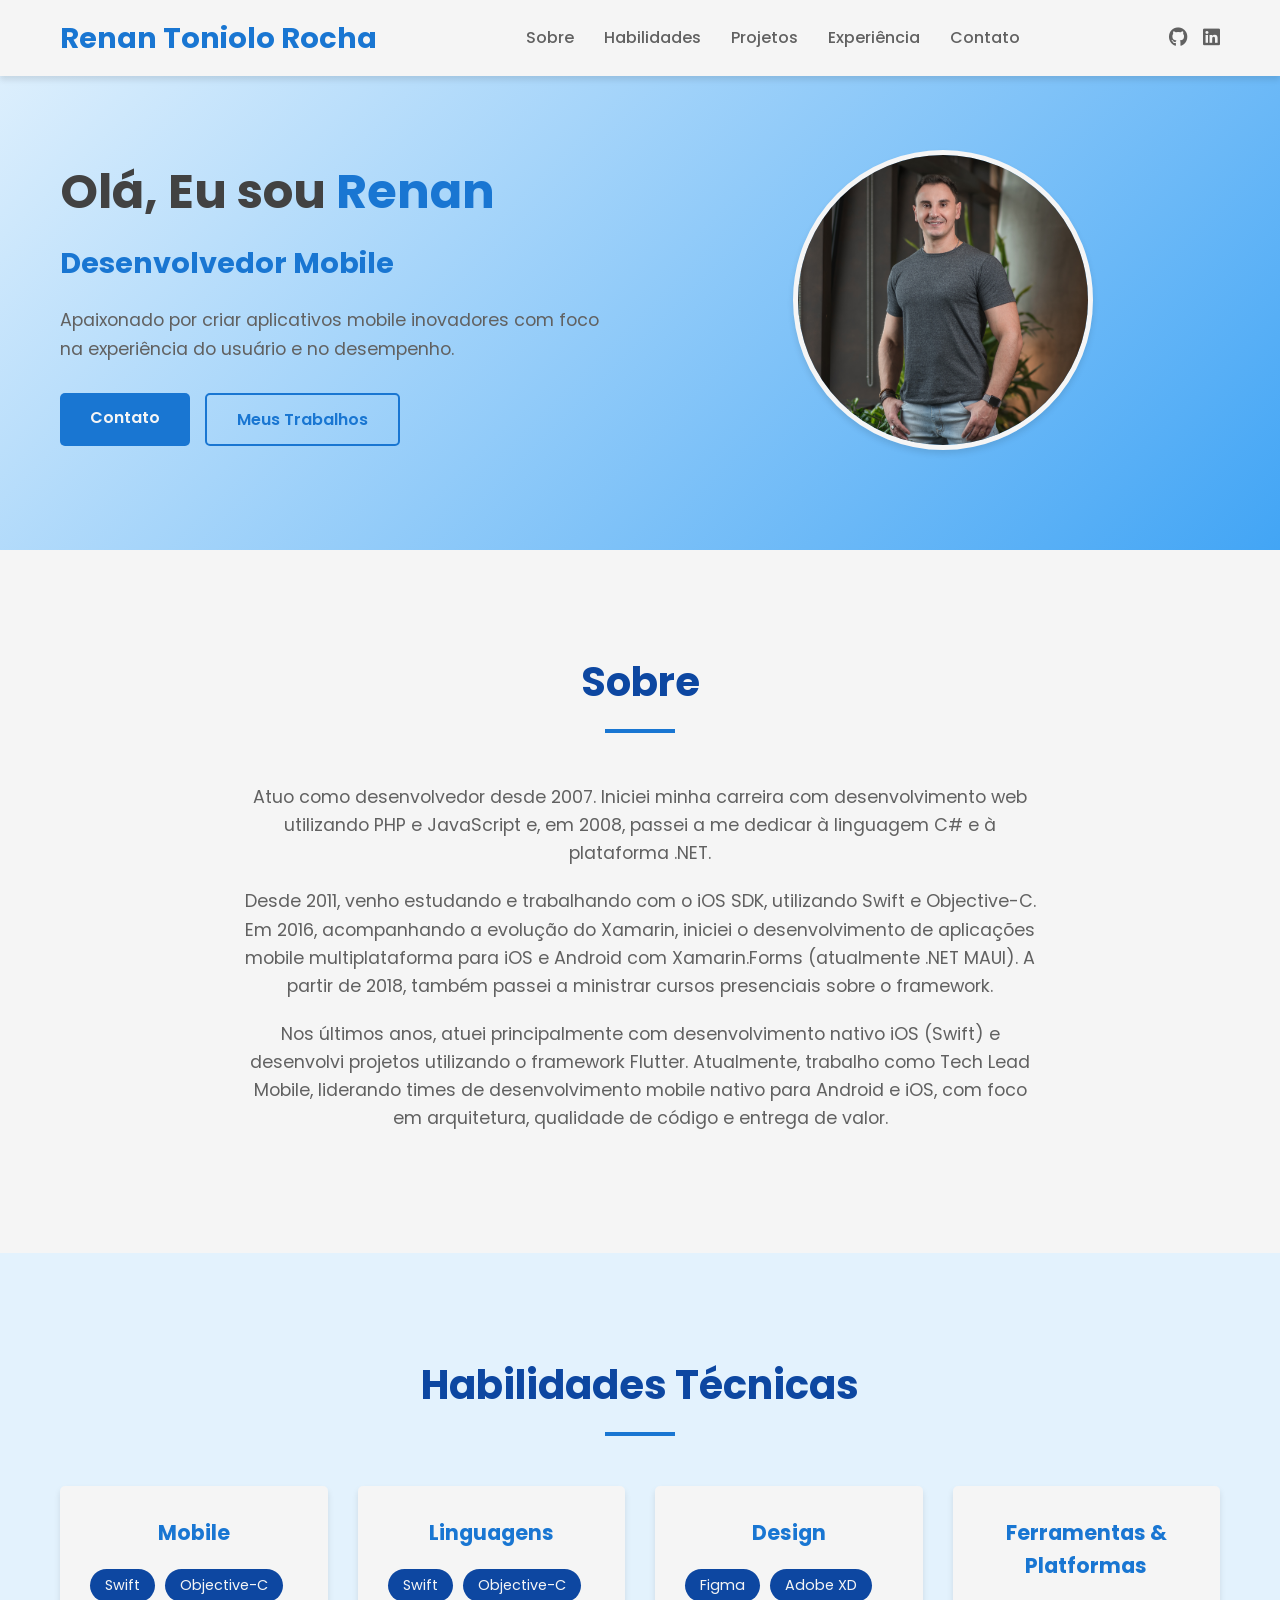
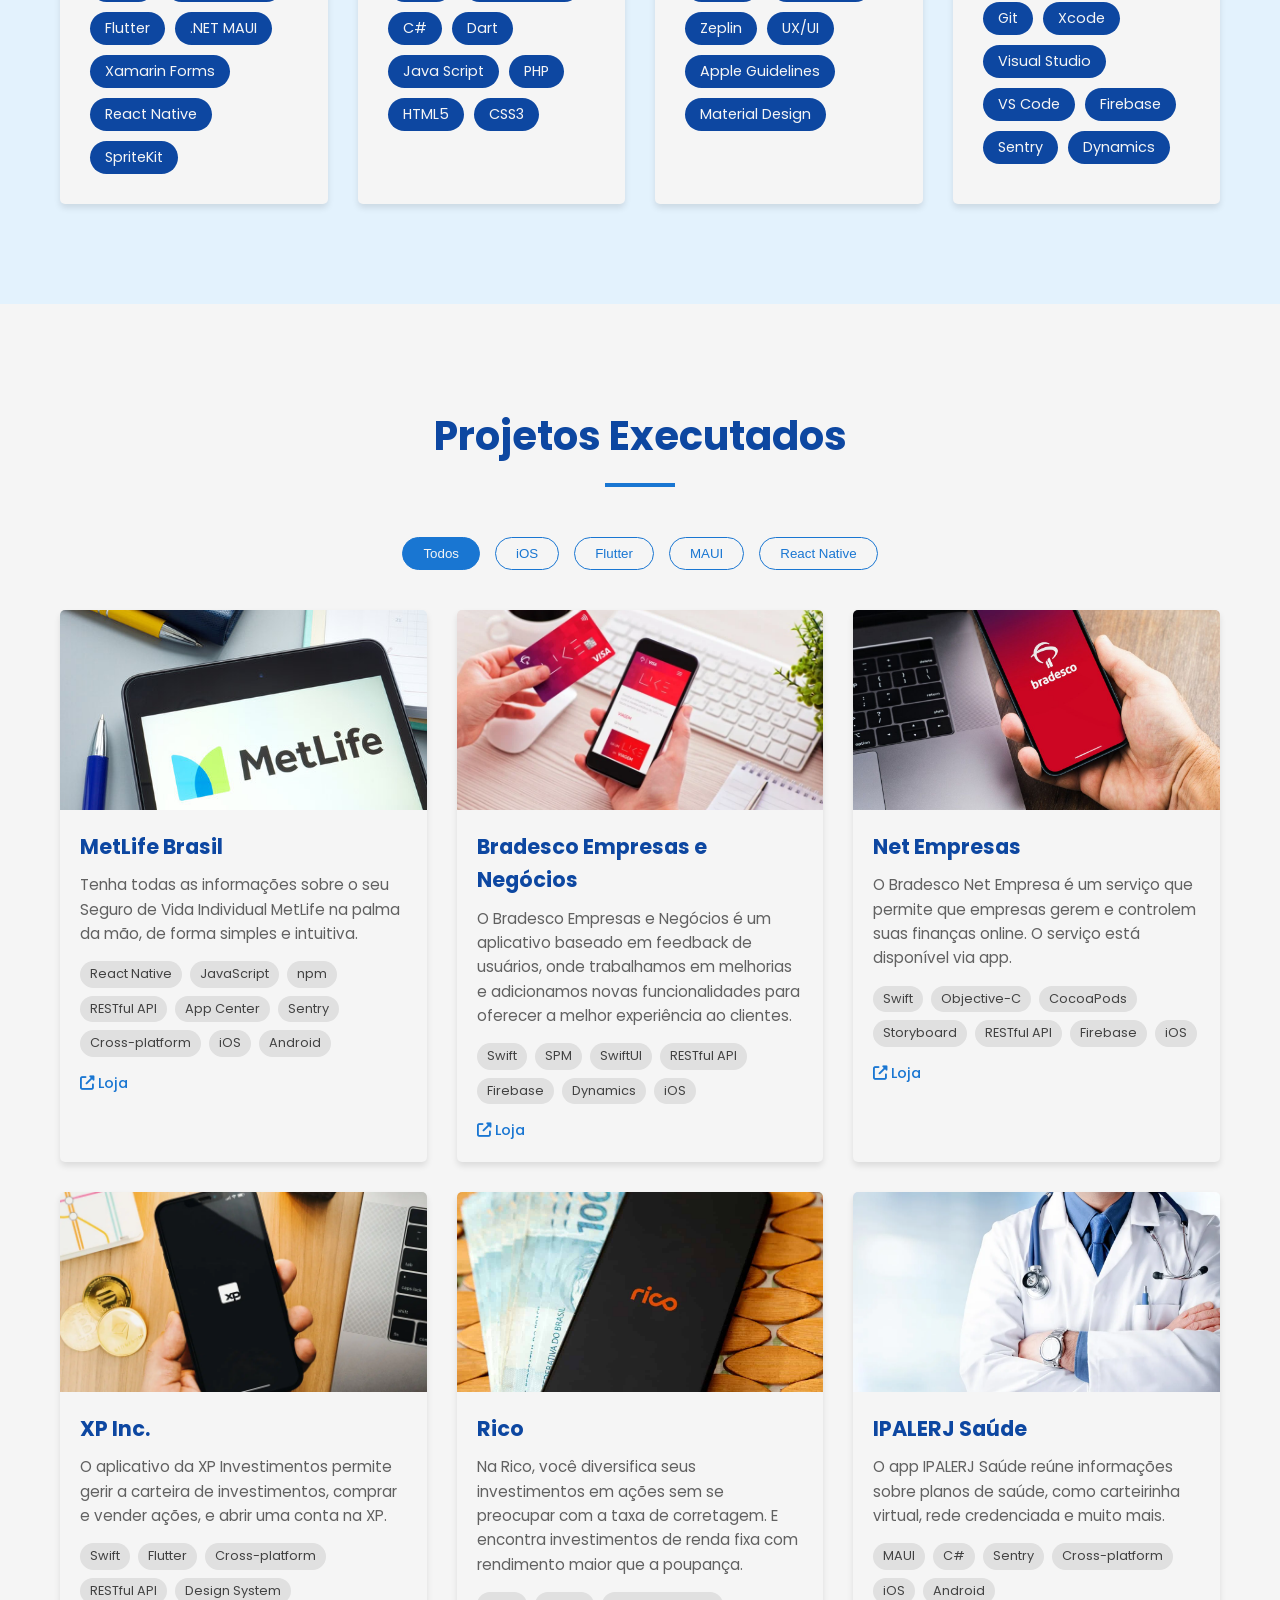
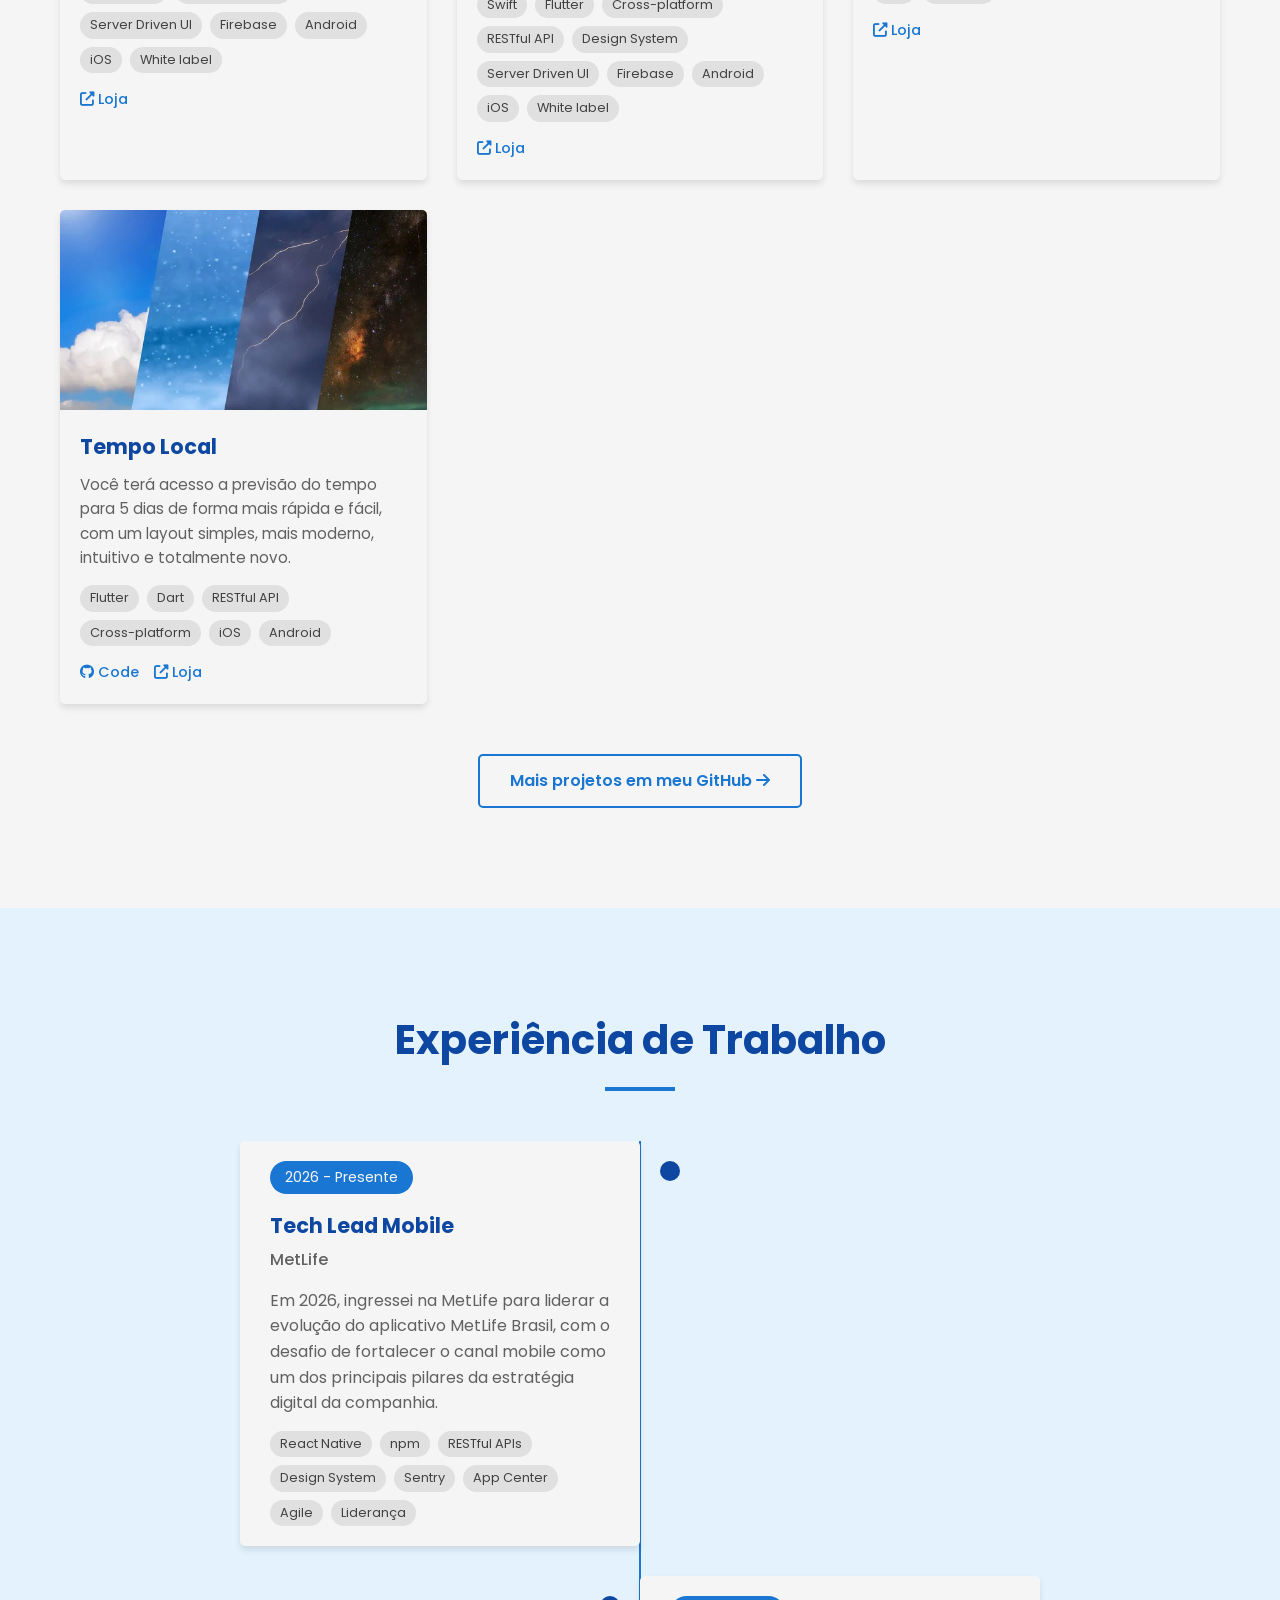
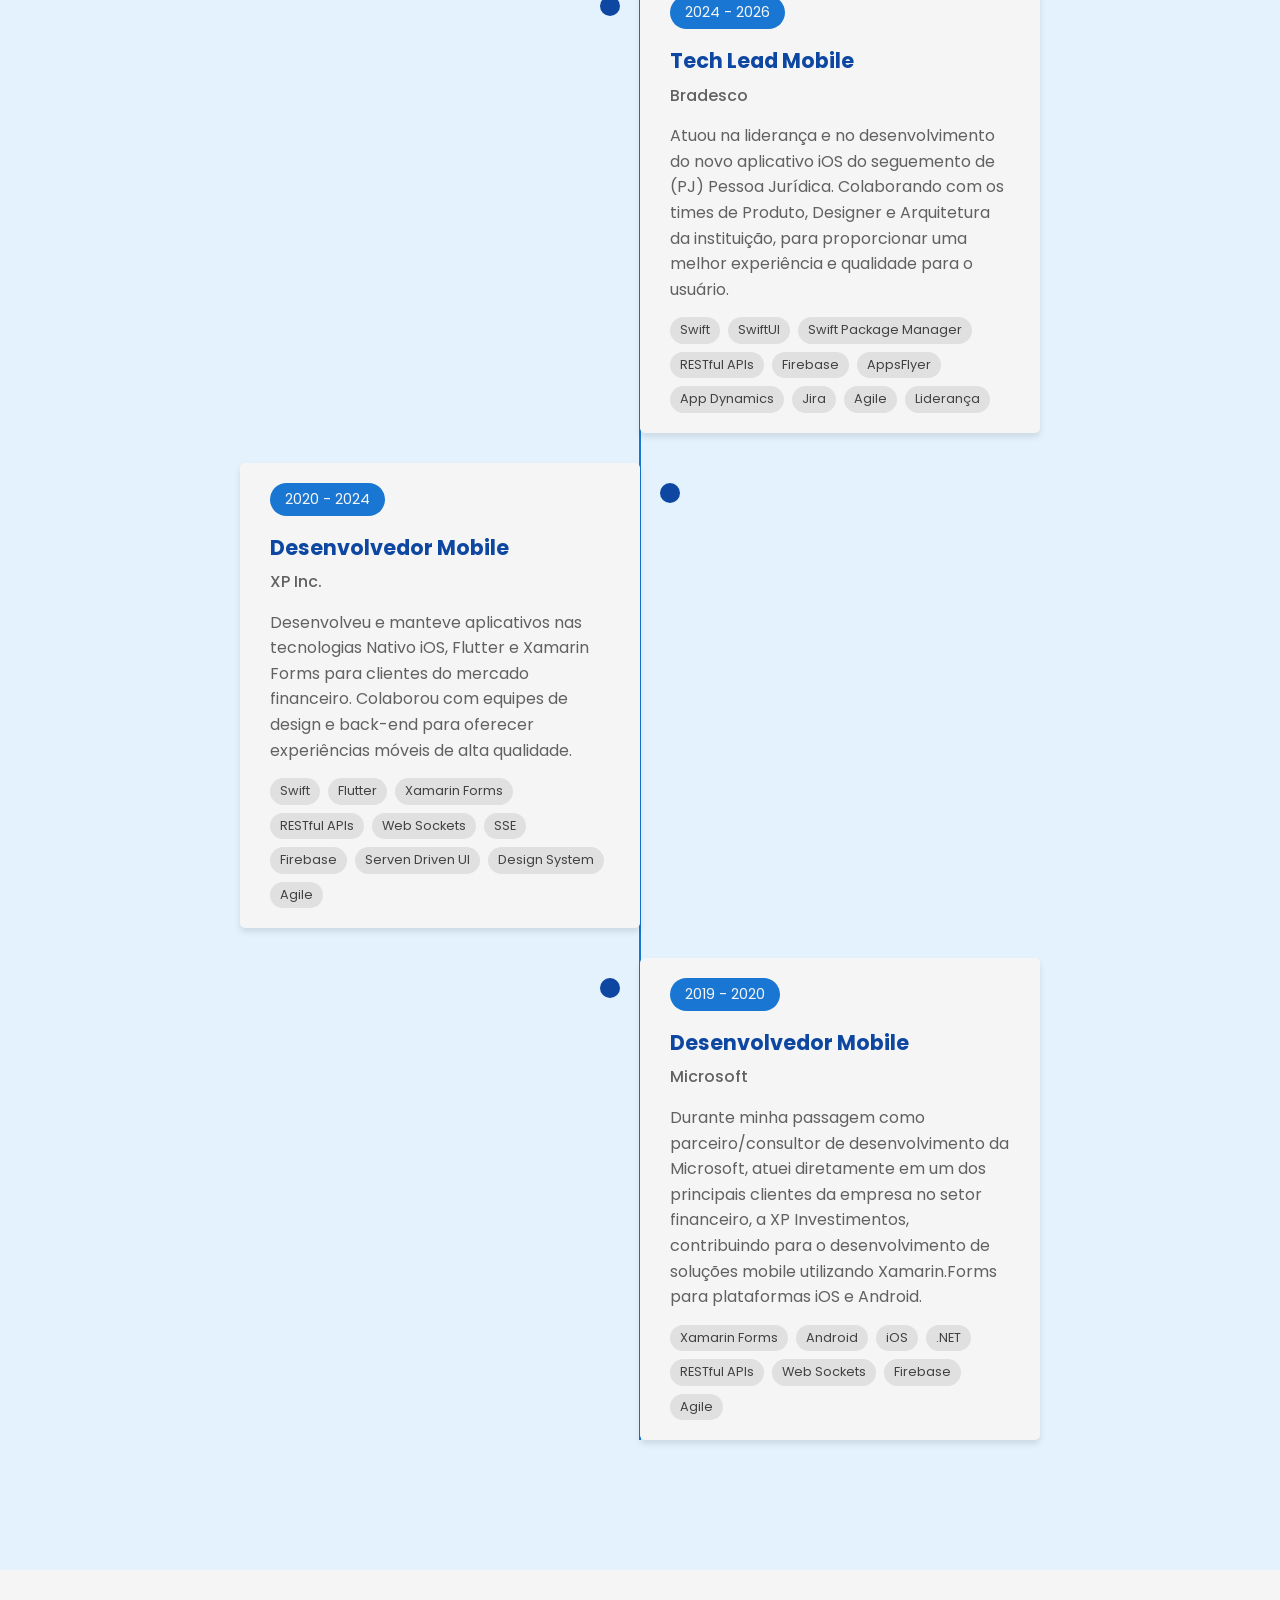
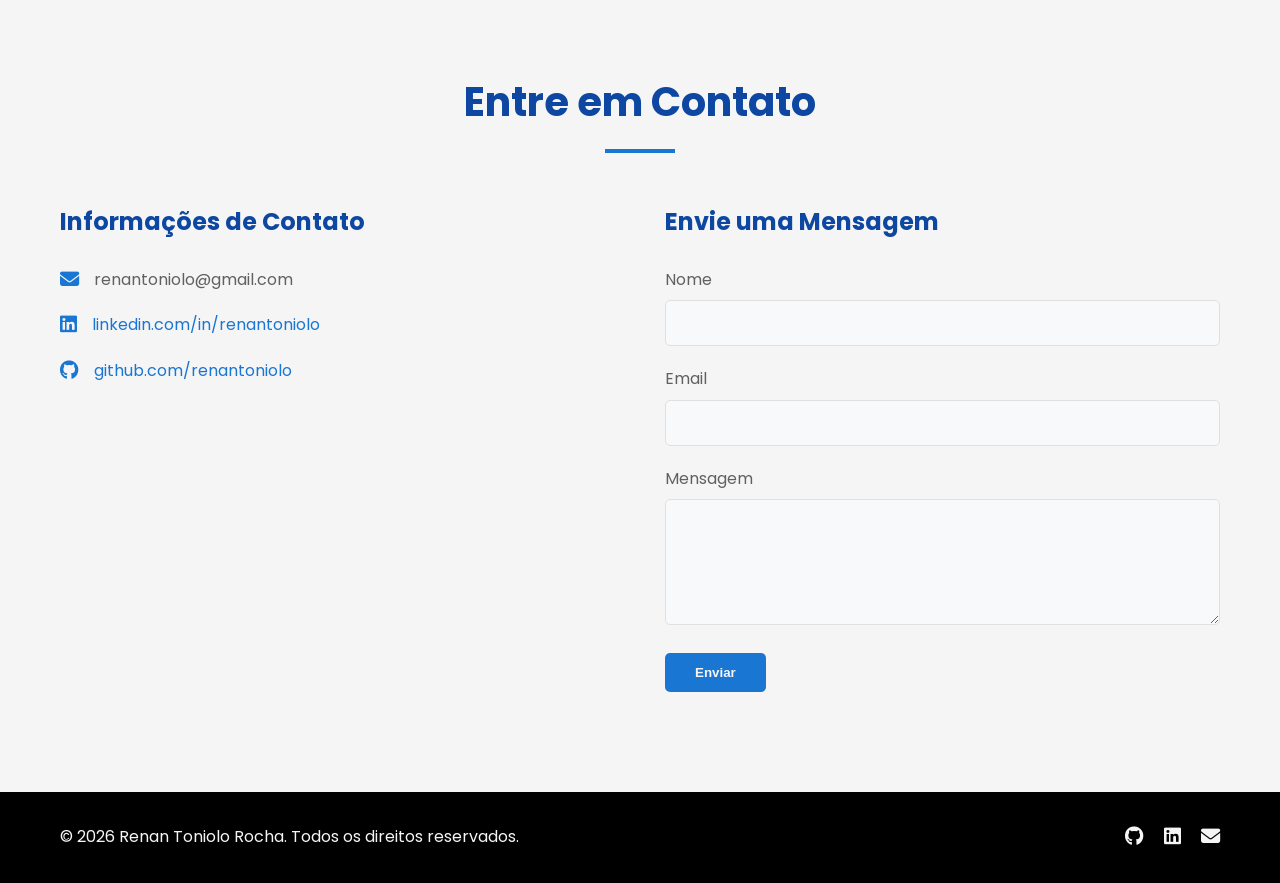
==== commit 6af7f74b: "Add MetLife React Native experience" ====
--- a/index.html
+++ b/index.html
@@ -94,6 +94,7 @@
                         <span class="skill-item">Flutter</span>
                         <span class="skill-item">.NET MAUI</span>
                         <span class="skill-item">Xamarin Forms</span>
+                        <span class="skill-item">React Native</span>
                         <span class="skill-item">SpriteKit</span>
                     </div>
                 </div>
@@ -104,10 +105,10 @@
                         <span class="skill-item">Objective-C</span>
                         <span class="skill-item">C#</span>
                         <span class="skill-item">Dart</span>
+                        <span class="skill-item">Java Script</span>
+                        <span class="skill-item">PHP</span>
                         <span class="skill-item">HTML5</span>
                         <span class="skill-item">CSS3</span>
-                        <span class="skill-item">JavaScript</span>
-                        <span class="skill-item">PHP</span>
                     </div>
                 </div>
                 <div class="skill-category">
@@ -149,8 +150,32 @@
                 <button class="filter-btn" data-filter="ios">iOS</button>
                 <button class="filter-btn" data-filter="flutter">Flutter</button>
                 <button class="filter-btn" data-filter="maui">MAUI</button>
+                <button class="filter-btn" data-filter="react-native">React Native</button>
             </div>
             <div class="projects-grid">
+                <div class="project-card" data-category="react-native">
+                    <div class="project-image">
+                        <img src="image/metlife_brasil.jpg" alt="MetLife Brasil">
+                    </div>
+                    <div class="project-info">
+                        <h3>MetLife Brasil</h3>
+                        <p>Tenha todas as informações sobre o seu Seguro de Vida Individual MetLife na palma da mão, de forma simples e intuitiva.</p>
+                        <div class="project-tags">
+                            <span>React Native</span>
+                            <span>JavaScript</span>
+                            <span>npm</span>
+                            <span>RESTful API</span>
+                            <span>App Center</span>
+                            <span>Sentry</span>
+                            <span>Cross-platform</span>
+                            <span>iOS</span>
+                            <span>Android</span>
+                        </div>
+                        <div class="project-links">
+                            <a href="https://apps.apple.com/br/app/metlife-brasil/id1625752674" class="project-link"><i class="fas fa-external-link-alt"></i> Loja</a>
+                        </div>
+                    </div>
+                </div>
                 <div class="project-card" data-category="ios">
                     <div class="project-image">
                         <img src="image/bradesco-empresas.png" alt="Bradesco Empresas e Negócios">
@@ -182,6 +207,7 @@
                         <div class="project-tags">
                             <span>Swift</span>
                             <span>Objective-C</span>
+                            <span>CocoaPods</span>
                             <span>Storyboard</span>
                             <span>RESTful API</span>
                             <span>Firebase</span>
@@ -256,7 +282,7 @@
                             <span>Android</span>
                         </div>
                         <div class="project-links">
-                            <a href="https://play.google.com/store/apps/details?id=br.com.winsizing.ipalerj_saude_app" class="project-link"><i class="fas fa-external-link-alt"></i> Loja</a>
+                            <a href="https://apps.apple.com/br/app/ipalerj-saude/id6451179712" class="project-link"><i class="fas fa-external-link-alt"></i> Loja</a>
                         </div>
                     </div>
                 </div>
@@ -298,19 +324,41 @@
             <div class="timeline">
                 <div class="timeline-item">
                     <div class="timeline-dot"></div>
-                    <div class="timeline-date">2024 - Presente</div>
+                    <div class="timeline-date">2026 - Presente</div>
                     <div class="timeline-content">
-                        <h3>Desenvolvedor Mobile</h3>
+                        <h3>Tech Lead Mobile</h3>
+                        <h4>MetLife</h4>
+                        <p>Em 2026, ingressei na MetLife para liderar a evolução do aplicativo MetLife Brasil, com o desafio de fortalecer o canal mobile como um dos principais pilares da estratégia digital da companhia.</p>
+                        <div class="timeline-tags">
+                            <span>React Native</span>
+                            <span>npm</span>
+                            <span>RESTful APIs</span>
+                            <span>Design System</span>
+                            <span>Sentry</span>
+                            <span>App Center</span>
+                            <span>Agile</span>
+                            <span>Liderança</span>
+                        </div>
+                    </div>
+                </div>
+                <div class="timeline-item">
+                    <div class="timeline-dot"></div>
+                    <div class="timeline-date">2024 - 2026</div>
+                    <div class="timeline-content">
+                        <h3>Tech Lead Mobile</h3>
                         <h4>Bradesco</h4>
-                        <p>Atuou no desenvolvimento e implantação do novo aplicativo iOS do seguemento de (PJ) Pessoa Jurídica. Colaborando com os times de Produto, Designer e Arquitetura da instituição, para proporcionar uma melhor experiência e qualidade para o usuário.</p>
+                        <p>Atuou na liderança e no desenvolvimento do novo aplicativo iOS do seguemento de (PJ) Pessoa Jurídica. Colaborando com os times de Produto, Designer e Arquitetura da instituição, para proporcionar uma melhor experiência e qualidade para o usuário.</p>
                         <div class="timeline-tags">
                             <span>Swift</span>
                             <span>SwiftUI</span>
                             <span>Swift Package Manager</span>
                             <span>RESTful APIs</span>
-                            <span>Fireabse</span>
+                            <span>Firebase</span>
+                            <span>AppsFlyer</span>
+                            <span>App Dynamics</span>
                             <span>Jira</span>
                             <span>Agile</span>
+                            <span>Liderança</span>
                         </div>
                     </div>
                 </div>
@@ -328,7 +376,7 @@
                             <span>RESTful APIs</span>
                             <span>Web Sockets</span>
                             <span>SSE</span>
-                            <span>Fireabse</span>
+                            <span>Firebase</span>
                             <span>Serven Driven UI</span>
                             <span>Design System</span>
                             <span>Agile</span>
@@ -349,7 +397,7 @@
                             <span>.NET</span>
                             <span>RESTful APIs</span>
                             <span>Web Sockets</span>
-                            <span>Fireabse</span>
+                            <span>Firebase</span>
                             <span>Agile</span>
                         </div>
                     </div>
